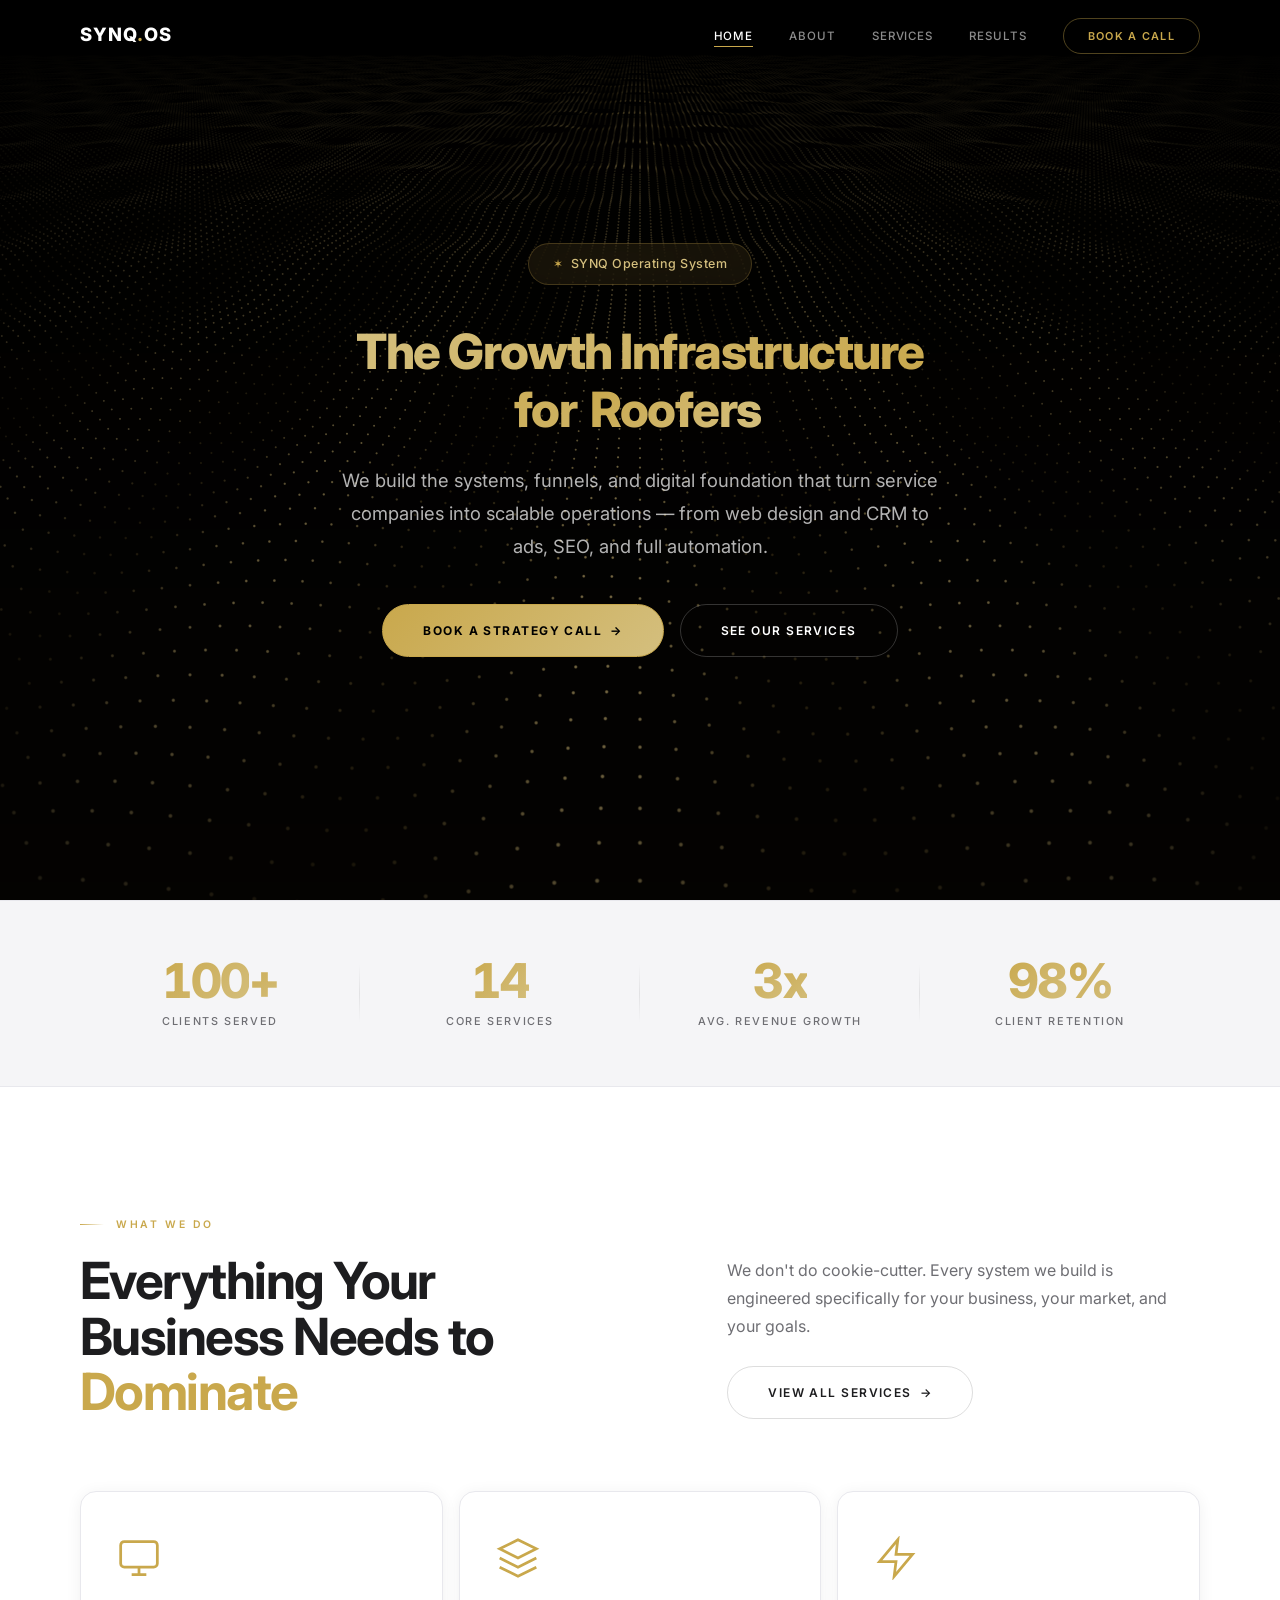
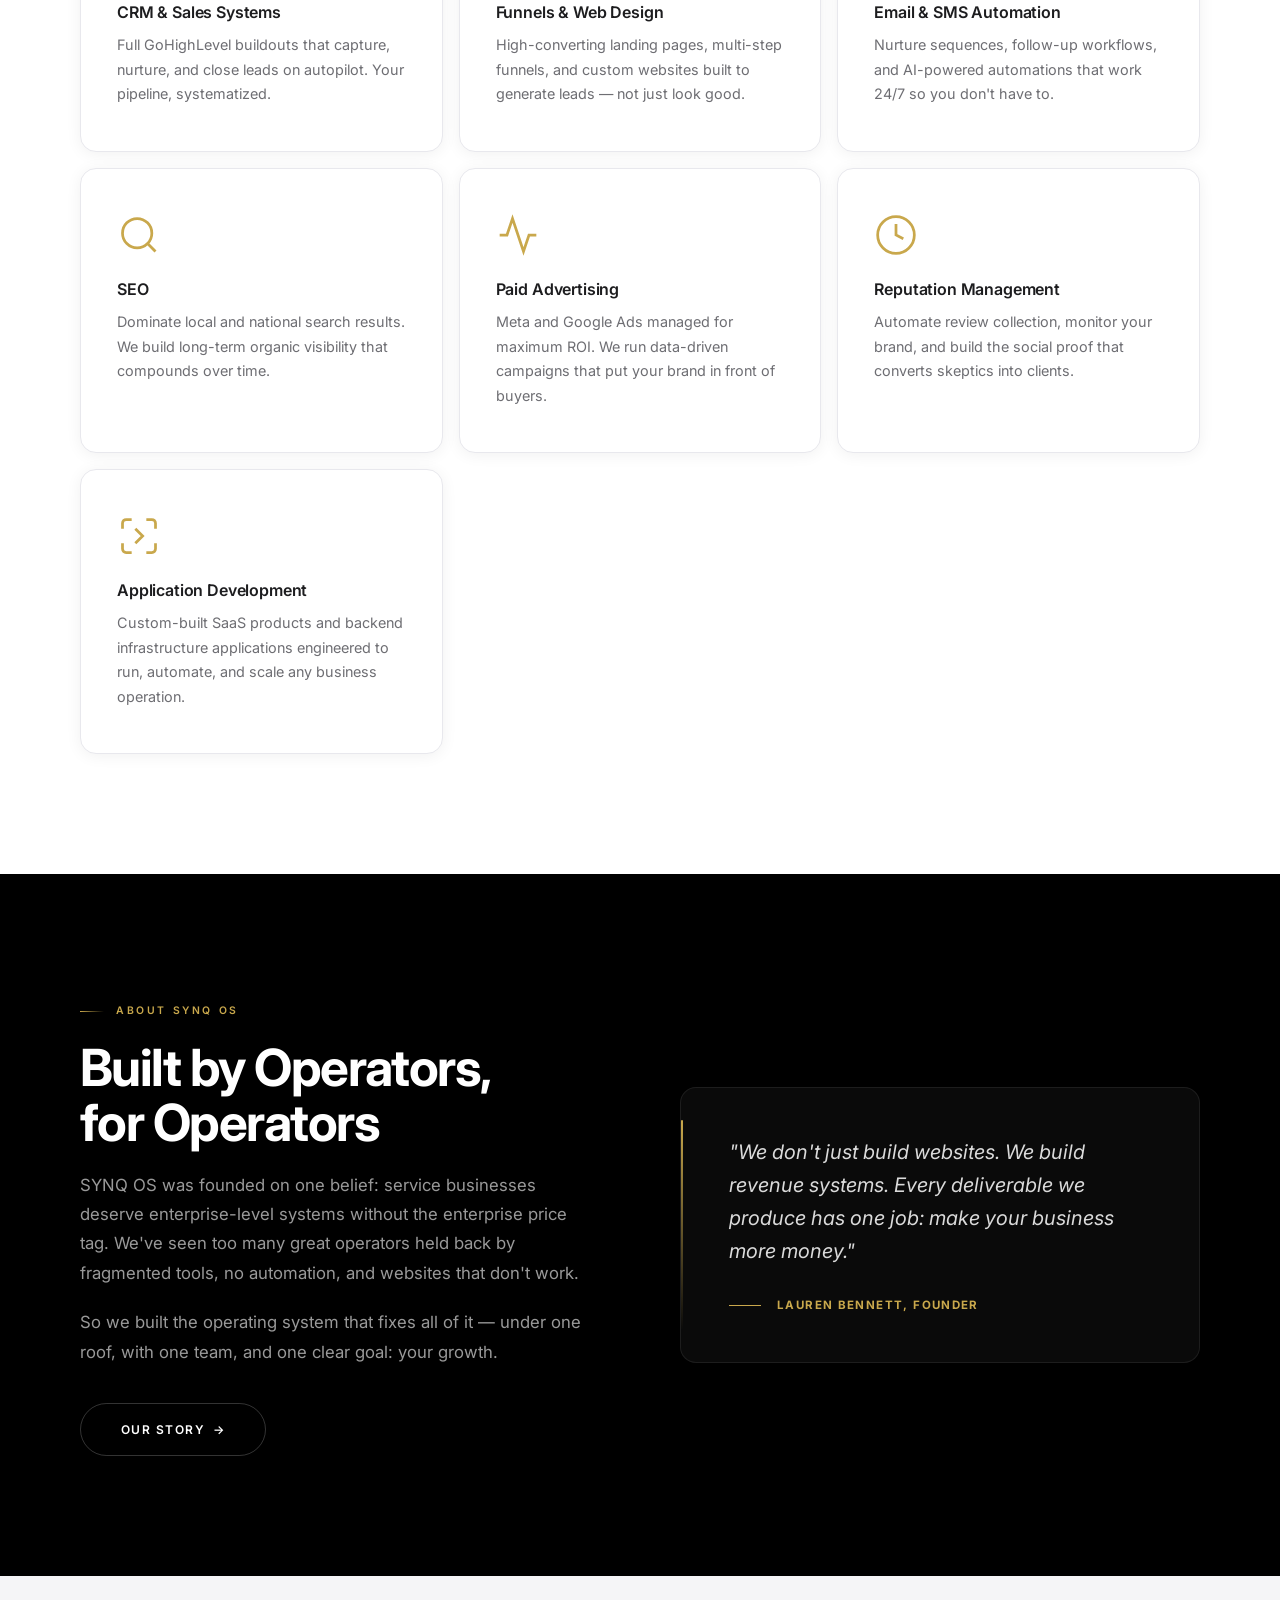
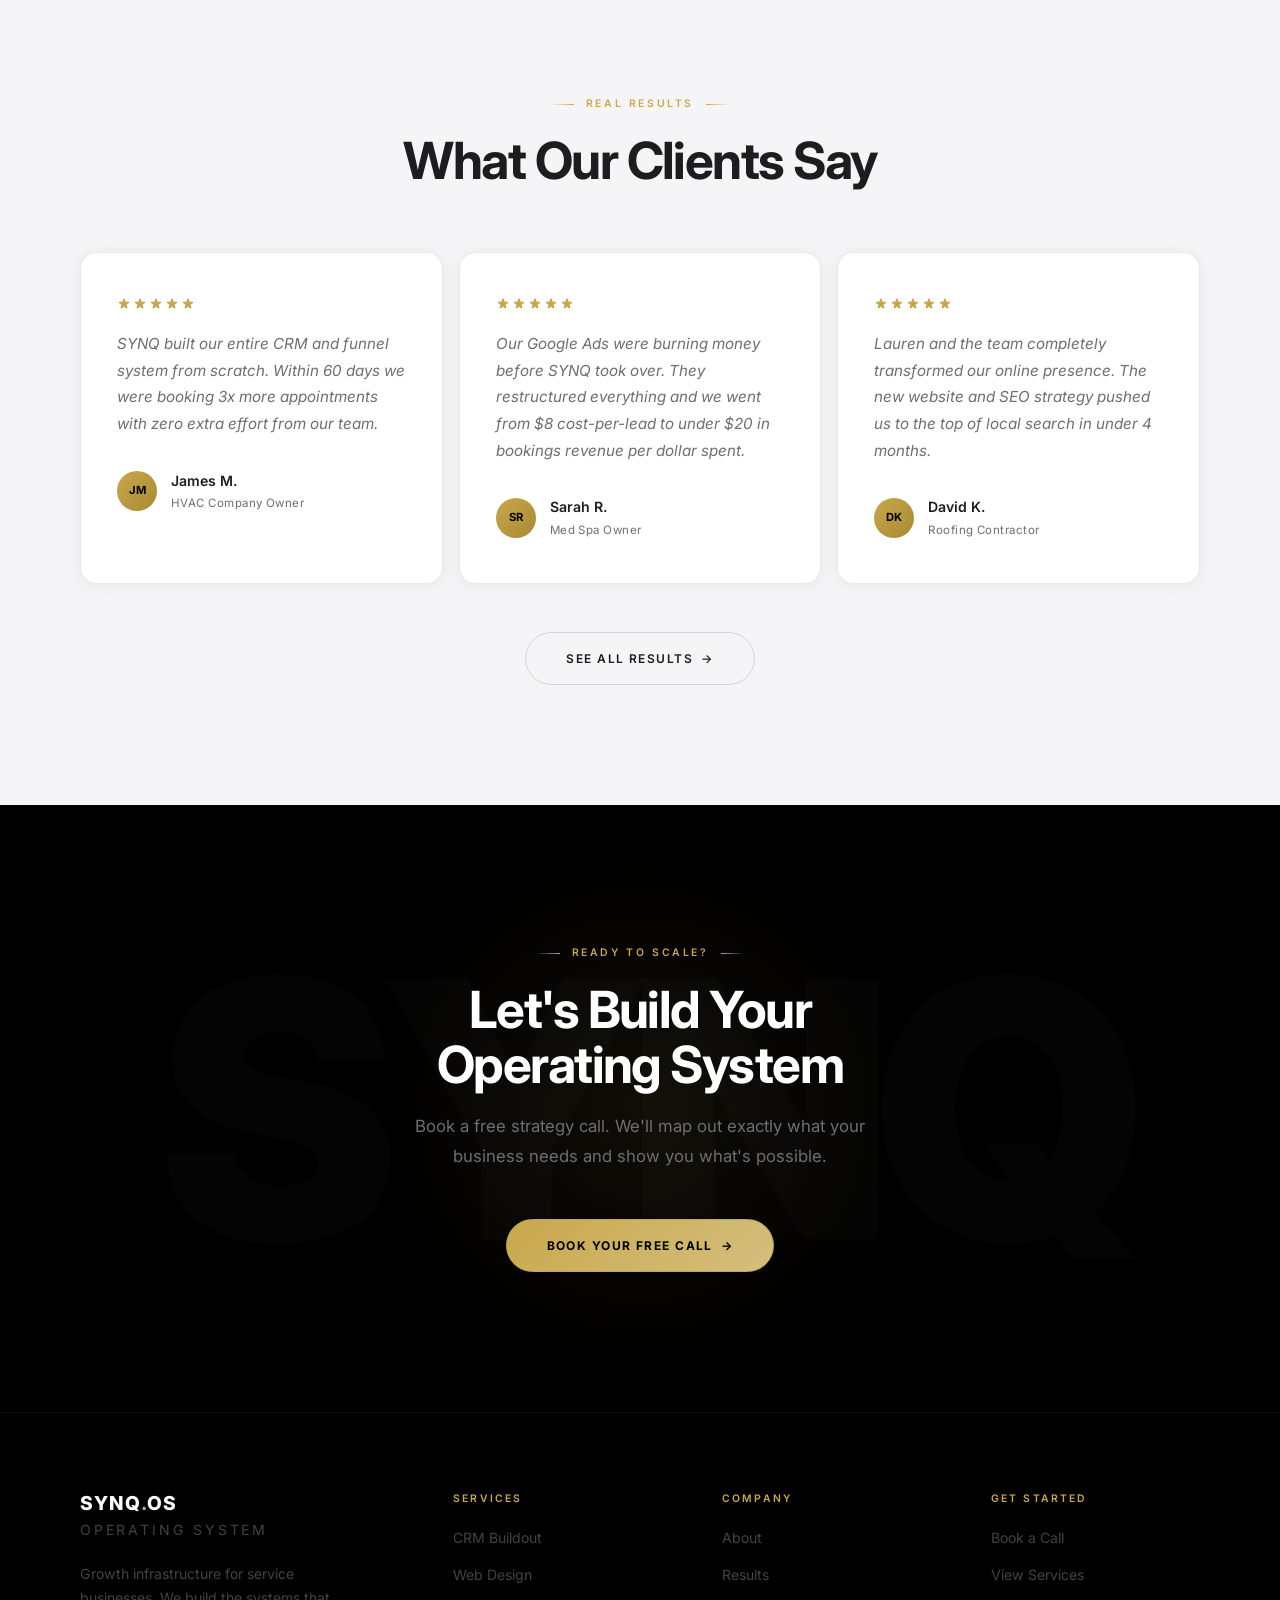
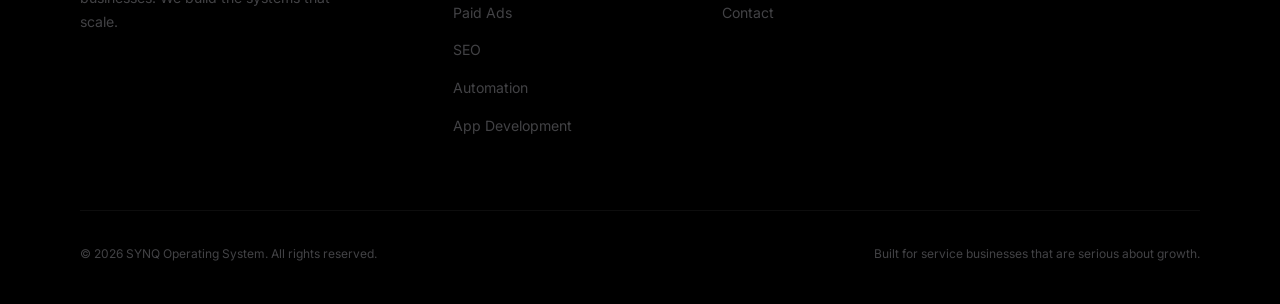
==== index.html @ e512cef9 "Initial commit - SYNQ Operating System website" ====
<!DOCTYPE html>
<html lang="en">
<head>
  <meta charset="UTF-8" />
  <meta name="viewport" content="width=device-width, initial-scale=1.0" />
  <title>SYNQ OS — Growth Infrastructure for Service Businesses</title>
  <meta name="description" content="SYNQ OS builds the systems, funnels, and digital infrastructure that help service businesses scale — from web design and CRM to SEO, ads, and full automation." />
  <link rel="stylesheet" href="css/style.css" />
</head>
<body>

  <!-- NAV -->
  <nav class="nav nav--dark" id="nav">
    <div class="container">
      <div class="nav__inner">
        <a href="index.html" class="nav__logo">SYNQ<span>.</span>OS</a>
        <ul class="nav__links" id="navLinks">
          <li><a href="index.html" class="active">Home</a></li>
          <li><a href="about.html">About</a></li>
          <li><a href="services.html">Services</a></li>
          <li><a href="results.html">Results</a></li>
          <li><a href="contact.html" class="nav__cta">Book a Call</a></li>
        </ul>
        <div class="nav__toggle" id="navToggle" aria-label="Toggle menu">
          <span></span>
          <span></span>
          <span></span>
        </div>
      </div>
    </div>
  </nav>

  <!-- SHADER HERO -->
  <section class="shader-hero" id="shaderHero">
    <canvas class="shader-hero__canvas" id="shaderCanvas"></canvas>
    <div class="shader-hero__content">
      <div class="shader-hero__badge shader-hero__fade-in">
        <span class="shader-hero__badge-icon">&#10038;</span>
        SYNQ Operating System
      </div>
      <h1 class="shader-hero__h1">
        <span class="shader-hero__line1 shader-hero__fade-in shader-hero__delay-1">The Growth Infrastructure</span>
        <span class="shader-hero__line2 shader-hero__fade-in shader-hero__delay-2">for <span class="text-cycle" id="heroCycle"></span></span>
      </h1>
      <p class="shader-hero__sub shader-hero__fade-in shader-hero__delay-3">We build the systems, funnels, and digital foundation that turn service companies into scalable operations — from web design and CRM to ads, SEO, and full automation.</p>
      <div class="shader-hero__actions shader-hero__fade-in shader-hero__delay-4">
        <a href="contact.html" class="btn btn--gold">Book a Strategy Call <span class="btn__arrow">→</span></a>
        <a href="services.html" class="btn btn--outline" style="color:#fff;border-color:rgba(255,255,255,.2);">See Our Services</a>
      </div>
    </div>
  </section>

  <!-- STATS BAR -->
  <div class="stats">
    <div class="container">
      <div class="stats__grid stagger-children">
        <div class="stat">
          <div class="stat__number"><span data-target="100">0</span><span>+</span></div>
          <div class="stat__label">Clients Served</div>
        </div>
        <div class="stat">
          <div class="stat__number"><span data-target="14">0</span></div>
          <div class="stat__label">Core Services</div>
        </div>
        <div class="stat">
          <div class="stat__number"><span data-target="3">0</span><span>x</span></div>
          <div class="stat__label">Avg. Revenue Growth</div>
        </div>
        <div class="stat">
          <div class="stat__number"><span data-target="98">0</span><span>%</span></div>
          <div class="stat__label">Client Retention</div>
        </div>
      </div>
    </div>
  </div>

  <!-- SERVICES OVERVIEW -->
  <section class="section">
    <div class="container">
      <div class="services-overview__header reveal">
        <div>
          <span class="label">What We Do</span>
          <h2>Everything Your Business Needs to <em>Dominate</em></h2>
        </div>
        <div>
          <p>We don't do cookie-cutter. Every system we build is engineered specifically for your business, your market, and your goals.</p>
          <br />
          <a href="services.html" class="btn btn--outline">View All Services <span class="btn__arrow">→</span></a>
        </div>
      </div>

      <div class="services-overview__grid stagger-children">

        <div class="service-card">
          <div class="service-card__icon">
            <svg viewBox="0 0 24 24" fill="none" stroke="currentColor" stroke-width="1.5">
              <rect x="2" y="3" width="20" height="14" rx="2"/>
              <path d="M8 21h8M12 17v4"/>
            </svg>
          </div>
          <h3 class="service-card__title">CRM & Sales Systems</h3>
          <p class="service-card__desc">Full GoHighLevel buildouts that capture, nurture, and close leads on autopilot. Your pipeline, systematized.</p>
        </div>

        <div class="service-card">
          <div class="service-card__icon">
            <svg viewBox="0 0 24 24" fill="none" stroke="currentColor" stroke-width="1.5">
              <path d="M12 2L2 7l10 5 10-5-10-5z"/>
              <path d="M2 17l10 5 10-5"/>
              <path d="M2 12l10 5 10-5"/>
            </svg>
          </div>
          <h3 class="service-card__title">Funnels & Web Design</h3>
          <p class="service-card__desc">High-converting landing pages, multi-step funnels, and custom websites built to generate leads — not just look good.</p>
        </div>

        <div class="service-card">
          <div class="service-card__icon">
            <svg viewBox="0 0 24 24" fill="none" stroke="currentColor" stroke-width="1.5">
              <path d="M13 2L3 14h9l-1 8 10-12h-9l1-8z"/>
            </svg>
          </div>
          <h3 class="service-card__title">Email & SMS Automation</h3>
          <p class="service-card__desc">Nurture sequences, follow-up workflows, and AI-powered automations that work 24/7 so you don't have to.</p>
        </div>

        <div class="service-card">
          <div class="service-card__icon">
            <svg viewBox="0 0 24 24" fill="none" stroke="currentColor" stroke-width="1.5">
              <circle cx="11" cy="11" r="8"/>
              <path d="m21 21-4.35-4.35"/>
            </svg>
          </div>
          <h3 class="service-card__title">SEO</h3>
          <p class="service-card__desc">Dominate local and national search results. We build long-term organic visibility that compounds over time.</p>
        </div>

        <div class="service-card">
          <div class="service-card__icon">
            <svg viewBox="0 0 24 24" fill="none" stroke="currentColor" stroke-width="1.5">
              <path d="M22 12h-4l-3 9L9 3l-3 9H2"/>
            </svg>
          </div>
          <h3 class="service-card__title">Paid Advertising</h3>
          <p class="service-card__desc">Meta and Google Ads managed for maximum ROI. We run data-driven campaigns that put your brand in front of buyers.</p>
        </div>

        <div class="service-card">
          <div class="service-card__icon">
            <svg viewBox="0 0 24 24" fill="none" stroke="currentColor" stroke-width="1.5">
              <path d="M12 22c5.523 0 10-4.477 10-10S17.523 2 12 2 2 6.477 2 12s4.477 10 10 10z"/>
              <path d="M12 6v6l4 2"/>
            </svg>
          </div>
          <h3 class="service-card__title">Reputation Management</h3>
          <p class="service-card__desc">Automate review collection, monitor your brand, and build the social proof that converts skeptics into clients.</p>
        </div>

        <div class="service-card">
          <div class="service-card__icon">
            <svg viewBox="0 0 24 24" fill="none" stroke="currentColor" stroke-width="1.5">
              <path d="M8 3H5a2 2 0 0 0-2 2v3"/>
              <path d="M21 8V5a2 2 0 0 0-2-2h-3"/>
              <path d="M3 16v3a2 2 0 0 0 2 2h3"/>
              <path d="M16 21h3a2 2 0 0 0 2-2v-3"/>
              <path d="m10 8 4 4-4 4"/>
            </svg>
          </div>
          <h3 class="service-card__title">Application Development</h3>
          <p class="service-card__desc">Custom-built SaaS products and backend infrastructure applications engineered to run, automate, and scale any business operation.</p>
        </div>

      </div>
    </div>
  </section>

  <!-- ABOUT STRIP -->
  <section class="section section--dark">
    <div class="container">
      <div class="about-strip">
        <div class="reveal-left">
          <span class="label">About SYNQ OS</span>
          <h2>Built by Operators,<br />for Operators</h2>
          <p style="margin-top:20px;margin-bottom:20px;">SYNQ OS was founded on one belief: service businesses deserve enterprise-level systems without the enterprise price tag. We've seen too many great operators held back by fragmented tools, no automation, and websites that don't work.</p>
          <p style="margin-bottom:36px;">So we built the operating system that fixes all of it — under one roof, with one team, and one clear goal: your growth.</p>
          <a href="about.html" class="btn btn--ghost">Our Story <span class="btn__arrow">→</span></a>
        </div>
        <div class="about-strip__quote reveal-right">
          <p class="about-strip__quote-text">"We don't just build websites. We build revenue systems. Every deliverable we produce has one job: make your business more money."</p>
          <div class="about-strip__quote-author">
            <div class="about-strip__quote-line"></div>
            <span class="about-strip__quote-name">Lauren Bennett, Founder</span>
          </div>
        </div>
      </div>
    </div>
  </section>

  <!-- TESTIMONIALS -->
  <section class="section section--elevated">
    <div class="container">
      <div class="testimonials-header reveal">
        <span class="label label--center">Real Results</span>
        <h2>What Our Clients Say</h2>
      </div>

      <div class="testimonials-grid stagger-children">

        <div class="testimonial">
          <div class="testimonial__stars">
            <svg class="testimonial__star" viewBox="0 0 20 20" fill="currentColor"><path d="M9.049 2.927c.3-.921 1.603-.921 1.902 0l1.07 3.292a1 1 0 00.95.69h3.462c.969 0 1.371 1.24.588 1.81l-2.8 2.034a1 1 0 00-.364 1.118l1.07 3.292c.3.921-.755 1.688-1.54 1.118l-2.8-2.034a1 1 0 00-1.175 0l-2.8 2.034c-.784.57-1.838-.197-1.539-1.118l1.07-3.292a1 1 0 00-.364-1.118L2.98 8.72c-.783-.57-.38-1.81.588-1.81h3.461a1 1 0 00.951-.69l1.07-3.292z"/></svg>
            <svg class="testimonial__star" viewBox="0 0 20 20" fill="currentColor"><path d="M9.049 2.927c.3-.921 1.603-.921 1.902 0l1.07 3.292a1 1 0 00.95.69h3.462c.969 0 1.371 1.24.588 1.81l-2.8 2.034a1 1 0 00-.364 1.118l1.07 3.292c.3.921-.755 1.688-1.54 1.118l-2.8-2.034a1 1 0 00-1.175 0l-2.8 2.034c-.784.57-1.838-.197-1.539-1.118l1.07-3.292a1 1 0 00-.364-1.118L2.98 8.72c-.783-.57-.38-1.81.588-1.81h3.461a1 1 0 00.951-.69l1.07-3.292z"/></svg>
            <svg class="testimonial__star" viewBox="0 0 20 20" fill="currentColor"><path d="M9.049 2.927c.3-.921 1.603-.921 1.902 0l1.07 3.292a1 1 0 00.95.69h3.462c.969 0 1.371 1.24.588 1.81l-2.8 2.034a1 1 0 00-.364 1.118l1.07 3.292c.3.921-.755 1.688-1.54 1.118l-2.8-2.034a1 1 0 00-1.175 0l-2.8 2.034c-.784.57-1.838-.197-1.539-1.118l1.07-3.292a1 1 0 00-.364-1.118L2.98 8.72c-.783-.57-.38-1.81.588-1.81h3.461a1 1 0 00.951-.69l1.07-3.292z"/></svg>
            <svg class="testimonial__star" viewBox="0 0 20 20" fill="currentColor"><path d="M9.049 2.927c.3-.921 1.603-.921 1.902 0l1.07 3.292a1 1 0 00.95.69h3.462c.969 0 1.371 1.24.588 1.81l-2.8 2.034a1 1 0 00-.364 1.118l1.07 3.292c.3.921-.755 1.688-1.54 1.118l-2.8-2.034a1 1 0 00-1.175 0l-2.8 2.034c-.784.57-1.838-.197-1.539-1.118l1.07-3.292a1 1 0 00-.364-1.118L2.98 8.72c-.783-.57-.38-1.81.588-1.81h3.461a1 1 0 00.951-.69l1.07-3.292z"/></svg>
            <svg class="testimonial__star" viewBox="0 0 20 20" fill="currentColor"><path d="M9.049 2.927c.3-.921 1.603-.921 1.902 0l1.07 3.292a1 1 0 00.95.69h3.462c.969 0 1.371 1.24.588 1.81l-2.8 2.034a1 1 0 00-.364 1.118l1.07 3.292c.3.921-.755 1.688-1.54 1.118l-2.8-2.034a1 1 0 00-1.175 0l-2.8 2.034c-.784.57-1.838-.197-1.539-1.118l1.07-3.292a1 1 0 00-.364-1.118L2.98 8.72c-.783-.57-.38-1.81.588-1.81h3.461a1 1 0 00.951-.69l1.07-3.292z"/></svg>
          </div>
          <p class="testimonial__text">SYNQ built our entire CRM and funnel system from scratch. Within 60 days we were booking 3x more appointments with zero extra effort from our team.</p>
          <div class="testimonial__author">
            <div class="testimonial__author-img">JM</div>
            <div>
              <div class="testimonial__author-name">James M.</div>
              <div class="testimonial__author-title">HVAC Company Owner</div>
            </div>
          </div>
        </div>

        <div class="testimonial">
          <div class="testimonial__stars">
            <svg class="testimonial__star" viewBox="0 0 20 20" fill="currentColor"><path d="M9.049 2.927c.3-.921 1.603-.921 1.902 0l1.07 3.292a1 1 0 00.95.69h3.462c.969 0 1.371 1.24.588 1.81l-2.8 2.034a1 1 0 00-.364 1.118l1.07 3.292c.3.921-.755 1.688-1.54 1.118l-2.8-2.034a1 1 0 00-1.175 0l-2.8 2.034c-.784.57-1.838-.197-1.539-1.118l1.07-3.292a1 1 0 00-.364-1.118L2.98 8.72c-.783-.57-.38-1.81.588-1.81h3.461a1 1 0 00.951-.69l1.07-3.292z"/></svg>
            <svg class="testimonial__star" viewBox="0 0 20 20" fill="currentColor"><path d="M9.049 2.927c.3-.921 1.603-.921 1.902 0l1.07 3.292a1 1 0 00.95.69h3.462c.969 0 1.371 1.24.588 1.81l-2.8 2.034a1 1 0 00-.364 1.118l1.07 3.292c.3.921-.755 1.688-1.54 1.118l-2.8-2.034a1 1 0 00-1.175 0l-2.8 2.034c-.784.57-1.838-.197-1.539-1.118l1.07-3.292a1 1 0 00-.364-1.118L2.98 8.72c-.783-.57-.38-1.81.588-1.81h3.461a1 1 0 00.951-.69l1.07-3.292z"/></svg>
            <svg class="testimonial__star" viewBox="0 0 20 20" fill="currentColor"><path d="M9.049 2.927c.3-.921 1.603-.921 1.902 0l1.07 3.292a1 1 0 00.95.69h3.462c.969 0 1.371 1.24.588 1.81l-2.8 2.034a1 1 0 00-.364 1.118l1.07 3.292c.3.921-.755 1.688-1.54 1.118l-2.8-2.034a1 1 0 00-1.175 0l-2.8 2.034c-.784.57-1.838-.197-1.539-1.118l1.07-3.292a1 1 0 00-.364-1.118L2.98 8.72c-.783-.57-.38-1.81.588-1.81h3.461a1 1 0 00.951-.69l1.07-3.292z"/></svg>
            <svg class="testimonial__star" viewBox="0 0 20 20" fill="currentColor"><path d="M9.049 2.927c.3-.921 1.603-.921 1.902 0l1.07 3.292a1 1 0 00.95.69h3.462c.969 0 1.371 1.24.588 1.81l-2.8 2.034a1 1 0 00-.364 1.118l1.07 3.292c.3.921-.755 1.688-1.54 1.118l-2.8-2.034a1 1 0 00-1.175 0l-2.8 2.034c-.784.57-1.838-.197-1.539-1.118l1.07-3.292a1 1 0 00-.364-1.118L2.98 8.72c-.783-.57-.38-1.81.588-1.81h3.461a1 1 0 00.951-.69l1.07-3.292z"/></svg>
            <svg class="testimonial__star" viewBox="0 0 20 20" fill="currentColor"><path d="M9.049 2.927c.3-.921 1.603-.921 1.902 0l1.07 3.292a1 1 0 00.95.69h3.462c.969 0 1.371 1.24.588 1.81l-2.8 2.034a1 1 0 00-.364 1.118l1.07 3.292c.3.921-.755 1.688-1.54 1.118l-2.8-2.034a1 1 0 00-1.175 0l-2.8 2.034c-.784.57-1.838-.197-1.539-1.118l1.07-3.292a1 1 0 00-.364-1.118L2.98 8.72c-.783-.57-.38-1.81.588-1.81h3.461a1 1 0 00.951-.69l1.07-3.292z"/></svg>
          </div>
          <p class="testimonial__text">Our Google Ads were burning money before SYNQ took over. They restructured everything and we went from $8 cost-per-lead to under $20 in bookings revenue per dollar spent.</p>
          <div class="testimonial__author">
            <div class="testimonial__author-img">SR</div>
            <div>
              <div class="testimonial__author-name">Sarah R.</div>
              <div class="testimonial__author-title">Med Spa Owner</div>
            </div>
          </div>
        </div>

        <div class="testimonial">
          <div class="testimonial__stars">
            <svg class="testimonial__star" viewBox="0 0 20 20" fill="currentColor"><path d="M9.049 2.927c.3-.921 1.603-.921 1.902 0l1.07 3.292a1 1 0 00.95.69h3.462c.969 0 1.371 1.24.588 1.81l-2.8 2.034a1 1 0 00-.364 1.118l1.07 3.292c.3.921-.755 1.688-1.54 1.118l-2.8-2.034a1 1 0 00-1.175 0l-2.8 2.034c-.784.57-1.838-.197-1.539-1.118l1.07-3.292a1 1 0 00-.364-1.118L2.98 8.72c-.783-.57-.38-1.81.588-1.81h3.461a1 1 0 00.951-.69l1.07-3.292z"/></svg>
            <svg class="testimonial__star" viewBox="0 0 20 20" fill="currentColor"><path d="M9.049 2.927c.3-.921 1.603-.921 1.902 0l1.07 3.292a1 1 0 00.95.69h3.462c.969 0 1.371 1.24.588 1.81l-2.8 2.034a1 1 0 00-.364 1.118l1.07 3.292c.3.921-.755 1.688-1.54 1.118l-2.8-2.034a1 1 0 00-1.175 0l-2.8 2.034c-.784.57-1.838-.197-1.539-1.118l1.07-3.292a1 1 0 00-.364-1.118L2.98 8.72c-.783-.57-.38-1.81.588-1.81h3.461a1 1 0 00.951-.69l1.07-3.292z"/></svg>
            <svg class="testimonial__star" viewBox="0 0 20 20" fill="currentColor"><path d="M9.049 2.927c.3-.921 1.603-.921 1.902 0l1.07 3.292a1 1 0 00.95.69h3.462c.969 0 1.371 1.24.588 1.81l-2.8 2.034a1 1 0 00-.364 1.118l1.07 3.292c.3.921-.755 1.688-1.54 1.118l-2.8-2.034a1 1 0 00-1.175 0l-2.8 2.034c-.784.57-1.838-.197-1.539-1.118l1.07-3.292a1 1 0 00-.364-1.118L2.98 8.72c-.783-.57-.38-1.81.588-1.81h3.461a1 1 0 00.951-.69l1.07-3.292z"/></svg>
            <svg class="testimonial__star" viewBox="0 0 20 20" fill="currentColor"><path d="M9.049 2.927c.3-.921 1.603-.921 1.902 0l1.07 3.292a1 1 0 00.95.69h3.462c.969 0 1.371 1.24.588 1.81l-2.8 2.034a1 1 0 00-.364 1.118l1.07 3.292c.3.921-.755 1.688-1.54 1.118l-2.8-2.034a1 1 0 00-1.175 0l-2.8 2.034c-.784.57-1.838-.197-1.539-1.118l1.07-3.292a1 1 0 00-.364-1.118L2.98 8.72c-.783-.57-.38-1.81.588-1.81h3.461a1 1 0 00.951-.69l1.07-3.292z"/></svg>
            <svg class="testimonial__star" viewBox="0 0 20 20" fill="currentColor"><path d="M9.049 2.927c.3-.921 1.603-.921 1.902 0l1.07 3.292a1 1 0 00.95.69h3.462c.969 0 1.371 1.24.588 1.81l-2.8 2.034a1 1 0 00-.364 1.118l1.07 3.292c.3.921-.755 1.688-1.54 1.118l-2.8-2.034a1 1 0 00-1.175 0l-2.8 2.034c-.784.57-1.838-.197-1.539-1.118l1.07-3.292a1 1 0 00-.364-1.118L2.98 8.72c-.783-.57-.38-1.81.588-1.81h3.461a1 1 0 00.951-.69l1.07-3.292z"/></svg>
          </div>
          <p class="testimonial__text">Lauren and the team completely transformed our online presence. The new website and SEO strategy pushed us to the top of local search in under 4 months.</p>
          <div class="testimonial__author">
            <div class="testimonial__author-img">DK</div>
            <div>
              <div class="testimonial__author-name">David K.</div>
              <div class="testimonial__author-title">Roofing Contractor</div>
            </div>
          </div>
        </div>

      </div>
      <div style="text-align:center;margin-top:48px;" class="reveal">
        <a href="results.html" class="btn btn--outline">See All Results <span class="btn__arrow">→</span></a>
      </div>
    </div>
  </section>

  <!-- CTA -->
  <div class="cta-section">
    <div class="cta-section__glow"></div>
    <div class="container" style="position:relative;z-index:1;">
      <div class="reveal">
        <span class="label label--center" style="margin-bottom:20px;">Ready to Scale?</span>
        <h2>Let's Build Your<br />Operating System</h2>
        <p>Book a free strategy call. We'll map out exactly what your business needs and show you what's possible.</p>
        <a href="contact.html" class="btn btn--gold">Book Your Free Call <span class="btn__arrow">→</span></a>
      </div>
    </div>
  </div>

  <!-- FOOTER -->
  <footer class="footer">
    <div class="container">
      <div class="footer__inner">
        <div class="footer__brand">
          <h3>SYNQ<span>.</span>OS</h3>
          <p class="footer__brand__sub">Operating System</p>
          <p>Growth infrastructure for service businesses. We build the systems that scale.</p>
        </div>
        <div class="footer__col">
          <h4>Services</h4>
          <ul>
            <li><a href="services.html">CRM Buildout</a></li>
            <li><a href="services.html">Web Design</a></li>
            <li><a href="services.html">Paid Ads</a></li>
            <li><a href="services.html">SEO</a></li>
            <li><a href="services.html">Automation</a></li>
            <li><a href="services.html">App Development</a></li>
          </ul>
        </div>
        <div class="footer__col">
          <h4>Company</h4>
          <ul>
            <li><a href="about.html">About</a></li>
            <li><a href="results.html">Results</a></li>
            <li><a href="contact.html">Contact</a></li>
          </ul>
        </div>
        <div class="footer__col">
          <h4>Get Started</h4>
          <ul>
            <li><a href="contact.html">Book a Call</a></li>
            <li><a href="services.html">View Services</a></li>
          </ul>
        </div>
      </div>
      <div class="footer__bottom">
        <p>&copy; 2026 SYNQ Operating System. All rights reserved.</p>
        <p>Built for service businesses that are serious about growth.</p>
      </div>
    </div>
  </footer>

  <script src="js/main.js"></script>
</body>
</html>
---- css/style.css ----
/* =========================================
   SYNQ OPERATING SYSTEM — Premium UI
   Apple-inspired · Black / White / Gold
   ========================================= */

@import url('https://fonts.googleapis.com/css2?family=Inter:wght@300;400;500;600;700;800;900&display=swap');

/* --- Variables --- */
:root {
  --black: #000000;
  --black-rich: #0a0a0a;
  --white: #ffffff;
  --white-off: #fafafa;
  --gold: #c9a84c;
  --gold-light: #d4bf7e;
  --gold-dark: #a88a32;
  --gray-100: #f5f5f7;
  --gray-200: #e8e8ed;
  --gray-300: #d2d2d7;
  --gray-400: #86868b;
  --gray-500: #6e6e73;
  --gray-600: #424245;
  --gray-700: #2d2d2d;
  --gray-800: #1d1d1f;
  --gray-900: #111111;
  --font: 'Inter', -apple-system, BlinkMacSystemFont, 'Segoe UI', sans-serif;
  --max-width: 1200px;
  --transition: 0.35s cubic-bezier(0.4, 0, 0.2, 1);
  --transition-fast: 0.2s cubic-bezier(0.4, 0, 0.2, 1);
  --transition-slow: 0.6s cubic-bezier(0.4, 0, 0.2, 1);
  --glow-gold: 0 0 80px rgba(201, 168, 76, 0.15);
  --border-subtle: 1px solid rgba(255, 255, 255, 0.06);
  --glass-bg: rgba(255, 255, 255, 0.03);
  --glass-border: rgba(255, 255, 255, 0.08);
}

/* --- Reset --- */
*, *::before, *::after {
  margin: 0;
  padding: 0;
  box-sizing: border-box;
}

html {
  scroll-behavior: smooth;
  font-size: 16px;
}

body {
  background-color: #fff;
  color: #1d1d1f;
  font-family: var(--font);
  line-height: 1.6;
  -webkit-font-smoothing: antialiased;
  -moz-osx-font-smoothing: grayscale;
  overflow-x: hidden;
  overflow-x: clip;
}

img {
  max-width: 100%;
  display: block;
}

a {
  color: inherit;
  text-decoration: none;
}

ul {
  list-style: none;
}

::selection {
  background: rgba(201, 168, 76, 0.3);
  color: #1d1d1f;
}

/* --- Utility --- */
.container {
  max-width: var(--max-width);
  margin: 0 auto;
  padding: 0 40px;
}

.section {
  padding: 120px 0;
  position: relative;
  overflow: clip;
}

.section--dark {
  background-color: #000;
  color: #fff;
}

.section--dark h1,
.section--dark h2,
.section--dark h3,
.section--dark h4 {
  color: #fff;
}

.section--dark p {
  color: rgba(255, 255, 255, 0.6);
}

/* Dark section card overrides */
.section--dark .glass-card,
.section--dark .service-card,
.section--dark .testimonial,
.section--dark .result-stat,
.section--dark .case-study,
.section--dark .value-item,
.section--dark .trust-item,
.section--dark .contact-details-box,
.section--dark .service-item {
  background: rgba(255, 255, 255, 0.04);
  border-color: rgba(255, 255, 255, 0.08);
  box-shadow: none;
}

.section--dark .service-card__title,
.section--dark .service-item__name,
.section--dark .case-study__number,
.section--dark .case-study__title,
.section--dark .testimonial__author-name,
.section--dark .result-stat__number,
.section--dark .value-item h4,
.section--dark .trust-item h4,
.section--dark .contact-step h4,
.section--dark .contact-detail__value,
.section--dark .industry-row__name {
  color: #fff;
}

.section--dark .service-card__desc,
.section--dark .service-item__desc,
.section--dark .case-study__desc,
.section--dark .testimonial__text,
.section--dark .result-stat__label,
.section--dark .stat__label,
.section--dark .value-item p,
.section--dark .trust-item p,
.section--dark .industry-row__sub {
  color: rgba(255, 255, 255, 0.5);
}

.section--dark .btn--primary {
  background: #fff;
  color: #000;
  border-color: #fff;
}

.section--dark .btn--ghost {
  color: #fff;
  border-color: rgba(255, 255, 255, 0.2);
}

.section--dark .btn--outline {
  color: #fff;
  border-color: rgba(255, 255, 255, 0.15);
}

.section--dark .about-strip__quote {
  background: rgba(255, 255, 255, 0.04);
  border-color: rgba(255, 255, 255, 0.08);
  box-shadow: none;
}

.section--dark .about-strip__quote-text {
  color: rgba(255, 255, 255, 0.85);
}

.section--dark .industry-row {
  background: rgba(255, 255, 255, 0.02);
  border-color: rgba(255, 255, 255, 0.04);
}

.section--elevated {
  background-color: #f5f5f7;
}

.section--glass {
  background-color: #f5f5f7;
}

.label {
  font-size: 0.65rem;
  font-weight: 600;
  letter-spacing: 0.25em;
  text-transform: uppercase;
  color: var(--gold);
  margin-bottom: 20px;
  display: inline-flex;
  align-items: center;
  gap: 12px;
}

.label::before {
  content: '';
  display: block;
  width: 24px;
  height: 1px;
  background: linear-gradient(90deg, var(--gold), transparent);
}

.label--center {
  justify-content: center;
  display: flex;
}

.label--center::before {
  background: linear-gradient(270deg, var(--gold), transparent);
}

.label--center::after {
  content: '';
  display: block;
  width: 24px;
  height: 1px;
  background: linear-gradient(90deg, var(--gold), transparent);
}

h1, h2, h3, h4 {
  font-family: var(--font);
  font-weight: 700;
  line-height: 1.08;
  letter-spacing: -0.03em;
  color: #1d1d1f;
}

h1 {
  font-size: clamp(2.5rem, 4vw, 3.5rem);
  font-weight: 800;
}

h2 {
  font-size: clamp(2rem, 4vw, 3.2rem);
  font-weight: 700;
}

h3 {
  font-size: clamp(1.2rem, 2vw, 1.6rem);
  font-weight: 600;
}

h4 {
  font-size: 1rem;
  font-weight: 600;
}

p {
  font-size: 1.05rem;
  color: #6e6e73;
  line-height: 1.75;
  font-weight: 400;
}

/* ===== Animated Text Cycle =====
   Ported from framer-motion AnimatedTextCycle component.
   Replicates: blur-fade-slide enter/exit + spring width transition.
   ================================================================ */

.text-cycle {
  position: relative;
  display: inline-block;
  vertical-align: baseline;
  /* Spring-feel width transition — mirrors framer-motion stiffness:150 / damping:15 */
  transition: width 0.6s cubic-bezier(0.175, 0.885, 0.32, 1.275);
}

/* The visible cycling word — gold gradient matching hero <em> */
.text-cycle__word {
  display: inline-block;
  white-space: nowrap;
  font-weight: 800;
  background: linear-gradient(135deg, var(--gold), var(--gold-light));
  -webkit-background-clip: text;
  background-clip: text;
  -webkit-text-fill-color: transparent;
}

/* Exiting word: absolutely placed so it doesn't affect layout width */
.text-cycle__word--exiting {
  position: absolute;
  top: 0;
  left: 0;
  animation: tcExit 0.3s cubic-bezier(0.4, 0, 1, 1) forwards;
  pointer-events: none;
  user-select: none;
}

/* Entering word: slides in from above with blur — matches framer exit.y: -20 */
.text-cycle__word--entering {
  animation: tcEnter 0.4s cubic-bezier(0, 0, 0.2, 1) forwards;
}

@keyframes tcEnter {
  from {
    opacity: 0;
    transform: translateY(-22px);
    filter: blur(8px);
  }
  to {
    opacity: 1;
    transform: translateY(0);
    filter: blur(0px);
  }
}

@keyframes tcExit {
  from {
    opacity: 1;
    transform: translateY(0);
    filter: blur(0px);
  }
  to {
    opacity: 0;
    transform: translateY(22px);
    filter: blur(8px);
  }
}

/* Gold shimmer text */
.text-shimmer {
  background: linear-gradient(
    120deg,
    var(--gold-dark) 0%,
    var(--gold-light) 25%,
    var(--gold) 50%,
    var(--gold-light) 75%,
    var(--gold-dark) 100%
  );
  background-size: 200% auto;
  -webkit-background-clip: text;
  background-clip: text;
  -webkit-text-fill-color: transparent;
  animation: shimmer 4s linear infinite;
}

@keyframes shimmer {
  0% { background-position: 0% center; }
  100% { background-position: 200% center; }
}

/* --- Buttons --- */
.btn {
  display: inline-flex;
  align-items: center;
  justify-content: center;
  gap: 8px;
  padding: 16px 40px;
  font-size: 0.75rem;
  font-weight: 600;
  font-family: var(--font);
  letter-spacing: 0.12em;
  text-transform: uppercase;
  border: 1px solid transparent;
  border-radius: 100px;
  cursor: pointer;
  transition: all var(--transition);
  white-space: nowrap;
  position: relative;
  overflow: hidden;
}

.btn--primary {
  background: #1d1d1f;
  color: #fff;
  border-color: #1d1d1f;
}

.btn--primary:hover {
  background: #000;
  transform: translateY(-2px);
  box-shadow: 0 8px 30px rgba(0, 0, 0, 0.2);
}

.btn--ghost {
  background: transparent;
  color: #1d1d1f;
  border-color: rgba(29, 29, 31, 0.2);
}

.btn--ghost:hover {
  border-color: rgba(29, 29, 31, 0.5);
  background: rgba(29, 29, 31, 0.05);
  transform: translateY(-2px);
}

.btn--gold {
  background: linear-gradient(135deg, var(--gold), var(--gold-light));
  color: var(--black);
  border-color: var(--gold);
  font-weight: 700;
}

.btn--gold:hover {
  transform: translateY(-2px);
  box-shadow: 0 8px 40px rgba(201, 168, 76, 0.3);
}

.btn--outline {
  background: transparent;
  color: #1d1d1f;
  border-color: rgba(29, 29, 31, 0.15);
}

.btn--outline:hover {
  border-color: var(--gold);
  color: var(--gold);
  transform: translateY(-2px);
}

.btn--outline-dark {
  background: transparent;
  color: var(--gray-800);
  border-color: var(--gray-300);
}

.btn--outline-dark:hover {
  border-color: var(--gold);
  color: var(--gold);
  transform: translateY(-2px);
}

/* Button arrow icon */
.btn__arrow {
  transition: transform var(--transition);
}

.btn:hover .btn__arrow {
  transform: translateX(4px);
}

/* --- Navigation --- */
.nav {
  position: fixed;
  top: 0;
  left: 0;
  right: 0;
  z-index: 1000;
  padding: 20px 0;
  transition: all var(--transition);
}

.nav.scrolled {
  padding: 12px 0;
  background: rgba(255, 255, 255, 0.85);
  backdrop-filter: saturate(180%) blur(20px);
  -webkit-backdrop-filter: saturate(180%) blur(20px);
  border-bottom: 1px solid rgba(0, 0, 0, 0.06);
}

.nav__inner {
  display: flex;
  align-items: center;
  justify-content: space-between;
}

.nav__logo {
  font-size: 1.15rem;
  font-weight: 800;
  letter-spacing: 0.06em;
  text-transform: uppercase;
  color: #1d1d1f;
  transition: opacity var(--transition);
}

.nav__logo:hover {
  opacity: 0.8;
}

.nav__logo span {
  color: var(--gold);
}

.nav__links {
  display: flex;
  align-items: center;
  gap: 36px;
}

.nav__links a {
  font-size: 0.72rem;
  font-weight: 500;
  letter-spacing: 0.08em;
  text-transform: uppercase;
  color: rgba(29, 29, 31, 0.55);
  transition: color var(--transition);
  position: relative;
}

.nav__links a::after {
  content: '';
  position: absolute;
  bottom: -4px;
  left: 0;
  width: 0;
  height: 1px;
  background: var(--gold);
  transition: width var(--transition);
}

.nav__links a:hover,
.nav__links a.active {
  color: #1d1d1f;
}

.nav__links a:hover::after,
.nav__links a.active::after {
  width: 100%;
}

.nav__cta {
  font-size: 0.68rem !important;
  font-weight: 600 !important;
  letter-spacing: 0.12em !important;
  padding: 10px 24px;
  border: 1px solid rgba(201, 168, 76, 0.4);
  border-radius: 100px;
  color: var(--gold) !important;
  transition: all var(--transition) !important;
}

.nav__cta::after {
  display: none !important;
}

.nav__cta:hover {
  background: var(--gold) !important;
  color: var(--black) !important;
  border-color: var(--gold) !important;
}

/* Mobile nav toggle */
.nav__toggle {
  display: none;
  flex-direction: column;
  gap: 5px;
  cursor: pointer;
  padding: 4px;
}

.nav__toggle span {
  display: block;
  width: 22px;
  height: 1.5px;
  background-color: #1d1d1f;
  transition: all var(--transition);
  border-radius: 2px;
}

/* Nav on dark backgrounds (hero, page-hero) — invert to white */
.nav--dark .nav__logo { color: #fff; }
.nav--dark .nav__links a { color: rgba(255, 255, 255, 0.55); }
.nav--dark .nav__links a:hover,
.nav--dark .nav__links a.active { color: #fff; }
.nav--dark .nav__toggle span { background-color: #fff; }
/* Once scrolled, revert to light nav even on dark pages */
.nav--dark.scrolled .nav__logo { color: #1d1d1f; }
.nav--dark.scrolled .nav__links a { color: rgba(29, 29, 31, 0.55); }
.nav--dark.scrolled .nav__links a:hover,
.nav--dark.scrolled .nav__links a.active { color: #1d1d1f; }
.nav--dark.scrolled .nav__toggle span { background-color: #1d1d1f; }

/* --- Hero --- */
.hero {
  min-height: 100vh;
  display: flex;
  align-items: center;
  position: relative;
  overflow: hidden;
  background: #000;
  color: #fff;
}

.hero h1,
.hero h2,
.hero h3,
.hero h4 {
  color: #fff;
}

.hero p {
  color: rgba(255, 255, 255, 0.6);
}

/* Hero buttons stay light-on-dark */
.hero .btn--primary {
  background: #fff;
  color: #000;
  border-color: #fff;
}

.hero .btn--ghost {
  color: #fff;
  border-color: rgba(255, 255, 255, 0.2);
}

/* Animated aurora glow */
.hero__aurora {
  position: absolute;
  inset: 0;
  overflow: hidden;
  pointer-events: none;
}

.hero__aurora-orb {
  position: absolute;
  border-radius: 50%;
  filter: blur(120px);
  opacity: 0.4;
  animation: aurora-float 12s ease-in-out infinite;
}

.hero__aurora-orb--1 {
  width: 600px;
  height: 600px;
  background: radial-gradient(circle, rgba(201, 168, 76, 0.2) 0%, transparent 70%);
  top: -20%;
  right: -10%;
  animation-delay: 0s;
}

.hero__aurora-orb--2 {
  width: 400px;
  height: 400px;
  background: radial-gradient(circle, rgba(201, 168, 76, 0.12) 0%, transparent 70%);
  bottom: -10%;
  left: -5%;
  animation-delay: -4s;
}

.hero__aurora-orb--3 {
  width: 300px;
  height: 300px;
  background: radial-gradient(circle, rgba(255, 255, 255, 0.04) 0%, transparent 70%);
  top: 40%;
  left: 40%;
  animation-delay: -8s;
}

@keyframes aurora-float {
  0%, 100% { transform: translate(0, 0) scale(1); }
  25% { transform: translate(30px, -40px) scale(1.05); }
  50% { transform: translate(-20px, 20px) scale(0.95); }
  75% { transform: translate(10px, 30px) scale(1.02); }
}

/* Dot grid background */
.hero__grid {
  position: absolute;
  inset: 0;
  background-image: radial-gradient(rgba(255, 255, 255, 0.03) 1px, transparent 1px);
  background-size: 48px 48px;
  pointer-events: none;
  mask-image: radial-gradient(ellipse at center, black 30%, transparent 70%);
  -webkit-mask-image: radial-gradient(ellipse at center, black 30%, transparent 70%);
}

/* Bottom gradient line */
.hero__line {
  position: absolute;
  bottom: 0;
  left: 0;
  right: 0;
  height: 1px;
  background: linear-gradient(90deg, transparent, rgba(201, 168, 76, 0.4), transparent);
}

.hero__content {
  position: relative;
  z-index: 2;
  max-width: 780px;
}

.hero__eyebrow {
  display: flex;
  align-items: center;
  gap: 14px;
  margin-bottom: 36px;
}

.hero__eyebrow::before {
  content: '';
  display: block;
  width: 32px;
  height: 1px;
  background: var(--gold);
}

.hero__eyebrow span {
  font-size: 0.65rem;
  font-weight: 600;
  letter-spacing: 0.3em;
  text-transform: uppercase;
  color: var(--gold);
}

.hero__title {
  margin-bottom: 28px;
  line-height: 1.05;
}

.hero__title em {
  font-style: normal;
  background: linear-gradient(135deg, var(--gold), var(--gold-light));
  -webkit-background-clip: text;
  background-clip: text;
  -webkit-text-fill-color: transparent;
}

.hero__subtitle {
  font-size: 1.15rem;
  color: var(--gray-400);
  max-width: 540px;
  margin-bottom: 48px;
  line-height: 1.75;
  font-weight: 400;
}

.hero__actions {
  display: flex;
  gap: 16px;
  flex-wrap: wrap;
}

/* Scroll indicator */
.hero__scroll {
  position: absolute;
  bottom: 48px;
  left: 50%;
  transform: translateX(-50%);
  display: flex;
  flex-direction: column;
  align-items: center;
  gap: 8px;
  opacity: 0.4;
  z-index: 2;
}

.hero__scroll-line {
  width: 1px;
  height: 48px;
  background: linear-gradient(to bottom, var(--gold), transparent);
  animation: scroll-pulse 2s ease-in-out infinite;
}

@keyframes scroll-pulse {
  0%, 100% { opacity: 0.3; transform: scaleY(0.6); }
  50% { opacity: 1; transform: scaleY(1); }
}

/* --- Stats Bar --- */
.stats {
  background-color: #f5f5f7;
  border-top: 1px solid #e8e8ed;
  border-bottom: 1px solid #e8e8ed;
  padding: 56px 0;
  position: relative;
}

.stats__grid {
  display: grid;
  grid-template-columns: repeat(4, 1fr);
  gap: 0;
}

.stat {
  text-align: center;
  padding: 0 32px;
  position: relative;
}

.stat:not(:last-child)::after {
  content: '';
  position: absolute;
  right: 0;
  top: 10%;
  height: 80%;
  width: 1px;
  background: linear-gradient(to bottom, transparent, rgba(0, 0, 0, 0.08), transparent);
}

.stat__number {
  font-size: 3rem;
  font-weight: 800;
  letter-spacing: -0.04em;
  color: var(--gold);
  line-height: 1;
  margin-bottom: 8px;
  font-variant-numeric: tabular-nums;
}

.stat__number span {
  background: linear-gradient(135deg, var(--gold), var(--gold-light));
  -webkit-background-clip: text;
  background-clip: text;
  -webkit-text-fill-color: transparent;
}

.stat__label {
  font-size: 0.68rem;
  font-weight: 500;
  letter-spacing: 0.15em;
  text-transform: uppercase;
  color: #6e6e73;
}

/* --- Glass Cards --- */
.glass-card {
  background: #fff;
  border: 1px solid #e8e8ed;
  border-radius: 16px;
  padding: 48px 40px;
  transition: all var(--transition);
  position: relative;
  overflow: hidden;
  box-shadow: 0 2px 16px rgba(0, 0, 0, 0.06);
}

.glass-card::before {
  content: '';
  position: absolute;
  top: 0;
  left: 0;
  right: 0;
  height: 1px;
  background: linear-gradient(90deg, transparent, rgba(201, 168, 76, 0.3), transparent);
  opacity: 0;
  transition: opacity var(--transition);
}

.glass-card:hover {
  border-color: rgba(201, 168, 76, 0.3);
  transform: translateY(-4px);
  box-shadow: 0 12px 40px rgba(0, 0, 0, 0.1), var(--glow-gold);
}

.glass-card:hover::before {
  opacity: 1;
}

/* --- Services Overview (Home) --- */
.services-overview__header {
  display: grid;
  grid-template-columns: 1.2fr 1fr;
  gap: 80px;
  align-items: end;
  margin-bottom: 72px;
}

.services-overview__header h2 em {
  font-style: normal;
  color: var(--gold);
}

.services-overview__header p {
  font-size: 1rem;
}

.services-overview__grid {
  display: grid;
  grid-template-columns: repeat(3, 1fr);
  gap: 16px;
}

.service-card {
  background: #fff;
  border: 1px solid #e8e8ed;
  border-radius: 16px;
  padding: 44px 36px;
  transition: all var(--transition);
  position: relative;
  overflow: hidden;
  box-shadow: 0 2px 16px rgba(0, 0, 0, 0.06);
}

.service-card::before {
  content: '';
  position: absolute;
  inset: 0;
  border-radius: 16px;
  background: radial-gradient(circle at top right, rgba(201, 168, 76, 0.06) 0%, transparent 60%);
  opacity: 0;
  transition: opacity var(--transition);
}

.service-card:hover {
  border-color: rgba(201, 168, 76, 0.3);
  transform: translateY(-6px);
  box-shadow: 0 12px 40px rgba(0, 0, 0, 0.1);
}

.service-card:hover::before {
  opacity: 1;
}

.service-card__icon {
  width: 44px;
  height: 44px;
  margin-bottom: 24px;
  color: var(--gold);
  position: relative;
  z-index: 1;
}

.service-card__icon svg {
  width: 100%;
  height: 100%;
}

.service-card__title {
  font-size: 1rem;
  font-weight: 600;
  letter-spacing: -0.01em;
  margin-bottom: 12px;
  color: #1d1d1f;
  position: relative;
  z-index: 1;
}

.service-card__desc {
  font-size: 0.9rem;
  color: #6e6e73;
  line-height: 1.7;
  position: relative;
  z-index: 1;
}

/* --- Full Services Page --- */
.services-intro-bar {
  background: linear-gradient(135deg, var(--gold), var(--gold-light));
  padding: 18px 0;
}

.services-intro-bar p {
  color: var(--black);
  font-size: 0.75rem;
  font-weight: 600;
  letter-spacing: 0.12em;
  text-transform: uppercase;
  text-align: center;
  margin: 0;
}

.services-category {
  margin-bottom: 80px;
}

.services-category__header {
  display: flex;
  align-items: center;
  gap: 16px;
  margin-bottom: 32px;
  padding-bottom: 24px;
  border-bottom: 1px solid #e8e8ed;
}

.services-category__num {
  font-size: 0.65rem;
  font-weight: 700;
  letter-spacing: 0.25em;
  text-transform: uppercase;
  color: var(--gold);
  white-space: nowrap;
}

.services-category__title {
  font-size: 1.3rem;
  font-weight: 600;
  color: #1d1d1f;
}

.services-category__line {
  flex: 1;
  height: 1px;
  background: linear-gradient(90deg, #e8e8ed, transparent);
}

.services-list {
  display: grid;
  grid-template-columns: repeat(2, 1fr);
  gap: 16px;
}

.service-item {
  background: #fff;
  border: 1px solid #e8e8ed;
  border-radius: 16px;
  padding: 40px;
  transition: all var(--transition);
  position: relative;
  box-shadow: 0 2px 16px rgba(0, 0, 0, 0.06);
}

.service-item:hover {
  border-color: rgba(201, 168, 76, 0.3);
  transform: translateY(-2px);
  box-shadow: 0 12px 40px rgba(0, 0, 0, 0.1);
}

.service-item__name {
  font-size: 1.05rem;
  font-weight: 600;
  margin-bottom: 12px;
  color: #1d1d1f;
}

.service-item__desc {
  font-size: 0.9rem;
  color: #6e6e73;
  line-height: 1.7;
  margin-bottom: 24px;
}

.service-item__cta {
  font-size: 0.68rem;
  font-weight: 600;
  letter-spacing: 0.12em;
  text-transform: uppercase;
  color: var(--gold);
  display: inline-flex;
  align-items: center;
  gap: 8px;
  transition: gap var(--transition);
}

.service-item__cta::after {
  content: '→';
  transition: transform var(--transition);
}

.service-item:hover .service-item__cta {
  gap: 12px;
}

.service-item:hover .service-item__cta::after {
  transform: translateX(2px);
}

/* --- About Section (Home) --- */
.about-strip {
  display: grid;
  grid-template-columns: 1fr 1fr;
  gap: 80px;
  align-items: center;
}

.about-strip__quote {
  background: #fff;
  border: 1px solid #e8e8ed;
  border-radius: 16px;
  padding: 48px;
  position: relative;
  box-shadow: 0 2px 16px rgba(0, 0, 0, 0.06);
}

.about-strip__quote::before {
  content: '';
  position: absolute;
  left: 0;
  top: 32px;
  bottom: 32px;
  width: 2px;
  background: linear-gradient(to bottom, var(--gold), transparent);
  border-radius: 2px;
}

.about-strip__quote-text {
  font-size: 1.25rem;
  line-height: 1.65;
  color: #1d1d1f;
  font-style: italic;
  font-weight: 400;
  margin-bottom: 28px;
}

.about-strip__quote-author {
  display: flex;
  align-items: center;
  gap: 16px;
}

.about-strip__quote-line {
  width: 32px;
  height: 1px;
  background: var(--gold);
}

.about-strip__quote-name {
  font-size: 0.72rem;
  font-weight: 700;
  letter-spacing: 0.12em;
  text-transform: uppercase;
  color: var(--gold);
}

/* --- Scrolling Testimonial Columns --- */
.tscroll {
  display: flex;
  justify-content: center;
  gap: 20px;
  max-height: 700px;
  overflow: hidden;
  padding: 0 40px;
  /* Fade mask top & bottom */
  mask-image: linear-gradient(to bottom, transparent, black 8%, black 92%, transparent);
  -webkit-mask-image: linear-gradient(to bottom, transparent, black 8%, black 92%, transparent);
}

.tscroll__col {
  flex: 0 0 340px;
  max-width: 340px;
  overflow: hidden;
}

.tscroll__col--md { display: none; }
.tscroll__col--lg { display: none; }

@media (min-width: 769px) {
  .tscroll__col--md { display: block; }
}
@media (min-width: 1025px) {
  .tscroll__col--lg { display: block; }
}

.tscroll__track {
  display: flex;
  flex-direction: column;
  gap: 20px;
  animation: tscroll-up var(--tscroll-speed, 15s) linear infinite;
}

@keyframes tscroll-up {
  0%   { transform: translateY(0); }
  100% { transform: translateY(-50%); }
}

/* Pause on hover */
.tscroll:hover .tscroll__track {
  animation-play-state: paused;
}

/* Cards inside columns reuse existing .testimonial styles */
.tscroll .testimonial {
  flex-shrink: 0;
}

/* --- Testimonials --- */
.testimonials-header {
  text-align: center;
  margin-bottom: 64px;
}

.testimonials-grid {
  display: grid;
  grid-template-columns: repeat(3, 1fr);
  gap: 16px;
}

.testimonial {
  background: #fff;
  border: 1px solid #e8e8ed;
  border-radius: 16px;
  padding: 44px 36px;
  position: relative;
  transition: all var(--transition);
  box-shadow: 0 2px 16px rgba(0, 0, 0, 0.06);
}

.testimonial:hover {
  border-color: rgba(201, 168, 76, 0.3);
  transform: translateY(-4px);
  box-shadow: 0 12px 40px rgba(0, 0, 0, 0.1);
}

.testimonial__stars {
  display: flex;
  gap: 2px;
  margin-bottom: 20px;
}

.testimonial__star {
  width: 14px;
  height: 14px;
  color: var(--gold);
}

.testimonial__text {
  font-size: 0.95rem;
  line-height: 1.75;
  color: #6e6e73;
  margin-bottom: 32px;
  font-style: italic;
}

.testimonial__author {
  display: flex;
  align-items: center;
  gap: 14px;
}

.testimonial__author-img {
  width: 40px;
  height: 40px;
  border-radius: 50%;
  display: flex;
  align-items: center;
  justify-content: center;
  font-weight: 700;
  font-size: 0.7rem;
  background: linear-gradient(135deg, var(--gold), var(--gold-dark));
  color: var(--black);
}

.testimonial__author-name {
  font-weight: 600;
  font-size: 0.88rem;
  color: #1d1d1f;
}

.testimonial__author-title {
  font-size: 0.72rem;
  color: var(--gray-500);
  letter-spacing: 0.04em;
  margin-top: 2px;
}

/* --- CTA Section --- */
.cta-section {
  padding: 140px 0;
  text-align: center;
  position: relative;
  overflow: hidden;
  overflow: clip;
  background: #000;
  color: #fff;
}

.cta-section h2,
.cta-section h3 {
  color: #fff;
}

.cta-section p {
  color: rgba(255, 255, 255, 0.6);
}

.cta-section .btn--primary {
  background: #fff;
  color: #000;
  border-color: #fff;
}

.cta-section .btn--outline {
  color: #fff;
  border-color: rgba(255, 255, 255, 0.15);
}

/* Large background text */
.cta-section::before {
  content: 'SYNQ';
  position: absolute;
  font-size: 28vw;
  font-weight: 900;
  color: rgba(255, 255, 255, 0.015);
  top: 50%;
  left: 50%;
  transform: translate(-50%, -50%);
  letter-spacing: -0.05em;
  pointer-events: none;
  user-select: none;
}

/* Radial glow */
.cta-section__glow {
  position: absolute;
  top: 50%;
  left: 50%;
  transform: translate(-50%, -50%);
  width: 600px;
  height: 600px;
  max-width: 100vw;
  background: radial-gradient(circle, rgba(201, 168, 76, 0.08) 0%, transparent 60%);
  pointer-events: none;
}

.cta-section h2 {
  margin-bottom: 20px;
  position: relative;
  z-index: 1;
}

.cta-section p {
  color: var(--gray-500);
  max-width: 480px;
  margin: 0 auto 48px;
  font-size: 1.05rem;
  position: relative;
  z-index: 1;
}

.cta-section .label {
  position: relative;
  z-index: 1;
}

.cta-section .btn {
  position: relative;
  z-index: 1;
}

/* --- Page Hero (Generic for sub-pages) --- */
.page-hero {
  background: #000;
  padding: 200px 0 100px;
  position: relative;
  overflow: hidden;
  color: #fff;
}

.page-hero h1,
.page-hero h2,
.page-hero h3,
.page-hero h4 {
  color: #fff;
}

.page-hero p {
  color: rgba(255, 255, 255, 0.6);
}

.page-hero__grid {
  position: absolute;
  inset: 0;
  background-image: radial-gradient(rgba(255, 255, 255, 0.025) 1px, transparent 1px);
  background-size: 48px 48px;
  pointer-events: none;
  mask-image: radial-gradient(ellipse at center, black 20%, transparent 60%);
  -webkit-mask-image: radial-gradient(ellipse at center, black 20%, transparent 60%);
}

.page-hero__line {
  position: absolute;
  bottom: 0;
  left: 0;
  right: 0;
  height: 1px;
  background: linear-gradient(90deg, transparent, rgba(201, 168, 76, 0.4), transparent);
}

.page-hero__label {
  font-size: 0.65rem;
  font-weight: 600;
  letter-spacing: 0.3em;
  text-transform: uppercase;
  color: var(--gold);
  margin-bottom: 24px;
  display: flex;
  align-items: center;
  gap: 12px;
}

.page-hero__label::before {
  content: '';
  display: block;
  width: 32px;
  height: 1px;
  background: var(--gold);
}

.page-hero h1 {
  margin-bottom: 24px;
}

.page-hero h1 em {
  font-style: normal;
  background: linear-gradient(135deg, var(--gold), var(--gold-light));
  -webkit-background-clip: text;
  background-clip: text;
  -webkit-text-fill-color: transparent;
}

.page-hero__sub {
  font-size: 1.1rem;
  color: rgba(255, 255, 255, 0.6);
  max-width: 580px;
  line-height: 1.8;
}

/* --- Shader Hero (Results) --- */
.shader-hero {
  position: relative;
  width: 100%;
  min-height: 100vh;
  overflow: hidden;
  background: #000;
  display: flex;
  align-items: center;
  justify-content: center;
}

.shader-hero__canvas {
  position: absolute;
  inset: 0;
  width: 100%;
  height: 100%;
  object-fit: contain;
  touch-action: none;
  background: #000;
}

.shader-hero__content {
  position: relative;
  z-index: 10;
  text-align: center;
  max-width: 860px;
  margin: 0 auto;
  padding: 0 24px;
}

.shader-hero__badge {
  display: inline-flex;
  align-items: center;
  gap: 8px;
  padding: 10px 24px;
  background: rgba(201, 168, 76, 0.1);
  backdrop-filter: blur(12px);
  -webkit-backdrop-filter: blur(12px);
  border: 1px solid rgba(201, 168, 76, 0.25);
  border-radius: 100px;
  font-size: 0.78rem;
  font-weight: 500;
  letter-spacing: 0.04em;
  color: var(--gold-light);
  margin-bottom: 40px;
}

.shader-hero__badge-icon {
  color: var(--gold);
}

.shader-hero__h1 {
  display: flex;
  flex-direction: column;
  gap: 4px;
  margin-bottom: 28px;
}

.shader-hero__line1 {
  font-size: clamp(1.8rem, 3.8vw, 3.4rem);
  font-weight: 800;
  line-height: 1.1;
  letter-spacing: -0.03em;
  background: linear-gradient(135deg, var(--gold-light), var(--gold), var(--gold-light));
  background-size: 200% 200%;
  -webkit-background-clip: text;
  background-clip: text;
  -webkit-text-fill-color: transparent;
  animation: shader-gradient-shift 4s ease infinite;
}

.shader-hero__line2 {
  font-size: clamp(1.8rem, 3.8vw, 3.4rem);
  font-weight: 800;
  line-height: 1.1;
  letter-spacing: -0.03em;
  background: linear-gradient(135deg, var(--gold), var(--gold-light), var(--gold));
  background-size: 200% 200%;
  -webkit-background-clip: text;
  background-clip: text;
  -webkit-text-fill-color: transparent;
  animation: shader-gradient-shift 4s ease infinite 0.5s;
}

.shader-hero__sub {
  font-size: 1.15rem;
  color: rgba(255, 255, 255, 0.7);
  line-height: 1.8;
  max-width: 600px;
  margin: 0 auto 40px;
  font-weight: 400;
}

.shader-hero__actions {
  display: flex;
  gap: 16px;
  justify-content: center;
  flex-wrap: wrap;
}

/* Staggered fade-in animations */
.shader-hero__fade-in {
  opacity: 0;
  transform: translateY(24px);
  animation: shader-fade-up 0.7s cubic-bezier(0.4, 0, 0.2, 1) forwards;
}

.shader-hero__delay-1 { animation-delay: 0.15s; }
.shader-hero__delay-2 { animation-delay: 0.3s; }
.shader-hero__delay-3 { animation-delay: 0.45s; }
.shader-hero__delay-4 { animation-delay: 0.6s; }

@keyframes shader-fade-up {
  from { opacity: 0; transform: translateY(24px); }
  to   { opacity: 1; transform: translateY(0); }
}

@keyframes shader-gradient-shift {
  0%   { background-position: 0% 50%; }
  50%  { background-position: 100% 50%; }
  100% { background-position: 0% 50%; }
}

@media (max-width: 768px) {
  .shader-hero__actions {
    flex-direction: column;
    align-items: center;
  }
  .shader-hero__actions .btn {
    width: 100%;
    max-width: 320px;
    text-align: center;
  }
}

/* --- About Page --- */
.about-intro {
  display: grid;
  grid-template-columns: 1fr 1.2fr;
  gap: 100px;
  align-items: center;
}

.about-intro__image {
  position: relative;
}

.about-intro__image-placeholder {
  width: 100%;
  aspect-ratio: 4/5;
  background: #f5f5f7;
  border: 1px solid #e8e8ed;
  border-radius: 16px;
  display: flex;
  align-items: center;
  justify-content: center;
  color: #6e6e73;
}

.about-intro__image::after {
  content: '';
  position: absolute;
  bottom: -16px;
  right: -16px;
  width: 50%;
  height: 50%;
  border: 1px solid rgba(201, 168, 76, 0.2);
  border-radius: 16px;
  z-index: -1;
}

.about-intro__text .label {
  margin-bottom: 16px;
}

.about-intro__text h2 {
  margin-bottom: 24px;
}

.about-intro__text p {
  margin-bottom: 20px;
}

.divider {
  width: 48px;
  height: 2px;
  background: linear-gradient(90deg, var(--gold), transparent);
  margin: 20px 0;
  border-radius: 2px;
}

.values-grid {
  display: grid;
  grid-template-columns: repeat(3, 1fr);
  gap: 16px;
  margin-top: 64px;
}

.value-item {
  background: #fff;
  border: 1px solid #e8e8ed;
  border-radius: 16px;
  padding: 40px;
  position: relative;
  overflow: hidden;
  transition: all var(--transition);
  box-shadow: 0 2px 16px rgba(0, 0, 0, 0.06);
}

.value-item::before {
  content: '';
  position: absolute;
  top: 0;
  left: 32px;
  right: 32px;
  height: 2px;
  background: linear-gradient(90deg, transparent, var(--gold), transparent);
  border-radius: 2px;
}

.value-item:hover {
  transform: translateY(-4px);
  box-shadow: 0 12px 40px rgba(0, 0, 0, 0.1);
}

.value-item h4 {
  font-size: 1rem;
  font-weight: 600;
  margin-bottom: 12px;
  color: #1d1d1f;
}

.value-item p {
  font-size: 0.9rem;
  color: #6e6e73;
  line-height: 1.7;
}

/* Industries grid */
.industries-grid {
  display: grid;
  gap: 4px;
  border-radius: 16px;
  overflow: hidden;
}

.industry-row {
  display: flex;
  align-items: center;
  justify-content: space-between;
  padding: 20px 28px;
  background: #fff;
  border: 1px solid #e8e8ed;
  transition: all var(--transition-fast);
  gap: 12px;
  flex-wrap: wrap;
}

.industry-row:hover {
  background: #f5f5f7;
  border-color: rgba(201, 168, 76, 0.2);
}

.industry-row__name {
  font-weight: 600;
  font-size: 0.95rem;
  color: #1d1d1f;
}

.industry-row__sub {
  font-size: 0.72rem;
  color: #6e6e73;
  letter-spacing: 0.08em;
  text-transform: uppercase;
}

.industry-row--highlight {
  background: linear-gradient(135deg, rgba(201, 168, 76, 0.08), rgba(201, 168, 76, 0.02));
  border-color: rgba(201, 168, 76, 0.15);
}

.industry-row--highlight .industry-row__name {
  color: var(--gold);
  font-weight: 700;
}

.industry-row--highlight .industry-row__sub {
  color: var(--gold);
  opacity: 0.7;
}

/* --- Results Page --- */
.results-stats {
  display: grid;
  grid-template-columns: repeat(4, 1fr);
  gap: 16px;
}

.result-stat {
  background: #fff;
  border: 1px solid #e8e8ed;
  border-radius: 16px;
  padding: 48px 32px;
  text-align: center;
  transition: all var(--transition);
  box-shadow: 0 2px 16px rgba(0, 0, 0, 0.06);
}

.result-stat:hover {
  transform: translateY(-2px);
  box-shadow: 0 8px 30px rgba(0, 0, 0, 0.1);
}

.result-stat__number {
  font-size: 3.2rem;
  font-weight: 800;
  color: #1d1d1f;
  line-height: 1;
  margin-bottom: 8px;
  letter-spacing: -0.04em;
}

.result-stat__number span {
  background: linear-gradient(135deg, var(--gold), var(--gold-light));
  -webkit-background-clip: text;
  background-clip: text;
  -webkit-text-fill-color: transparent;
}

.result-stat__label {
  font-size: 0.68rem;
  font-weight: 500;
  letter-spacing: 0.15em;
  text-transform: uppercase;
  color: #6e6e73;
}

/* Case study cards */
.case-studies-grid {
  display: grid;
  grid-template-columns: repeat(3, 1fr);
  gap: 16px;
}

.case-study {
  background: #fff;
  border: 1px solid #e8e8ed;
  border-radius: 16px;
  padding: 48px 40px;
  transition: all var(--transition);
  box-shadow: 0 2px 16px rgba(0, 0, 0, 0.06);
}

.case-study:hover {
  border-color: rgba(201, 168, 76, 0.3);
  transform: translateY(-4px);
  box-shadow: 0 12px 40px rgba(0, 0, 0, 0.1);
}

.case-study__label {
  font-size: 0.65rem;
  font-weight: 600;
  letter-spacing: 0.2em;
  text-transform: uppercase;
  color: var(--gold);
  margin-bottom: 24px;
}

.case-study__number {
  font-size: 3rem;
  font-weight: 800;
  color: #1d1d1f;
  line-height: 1;
  margin-bottom: 8px;
  letter-spacing: -0.04em;
}

.case-study__title {
  font-size: 1rem;
  font-weight: 600;
  color: #1d1d1f;
  margin-bottom: 16px;
}

.case-study__desc {
  font-size: 0.9rem;
  color: #6e6e73;
  line-height: 1.7;
}

/* --- Contact Page --- */
.contact-layout {
  display: grid;
  grid-template-columns: 1fr 1.3fr;
  gap: 80px;
  align-items: start;
}

.contact-info h3 {
  margin-bottom: 16px;
}

.contact-info p {
  margin-bottom: 40px;
}

.contact-steps {
  display: grid;
  gap: 28px;
  margin-top: 48px;
}

.contact-step {
  display: flex;
  gap: 20px;
  align-items: flex-start;
}

.contact-step__num {
  width: 40px;
  height: 40px;
  background: linear-gradient(135deg, var(--gold), var(--gold-dark));
  border-radius: 10px;
  display: flex;
  align-items: center;
  justify-content: center;
  flex-shrink: 0;
  font-weight: 800;
  font-size: 0.8rem;
  color: var(--black);
}

.contact-step h4 {
  font-size: 0.95rem;
  margin-bottom: 6px;
  color: #1d1d1f;
}

.contact-step p {
  font-size: 0.88rem;
}

.contact-details-box {
  margin-top: 48px;
  padding: 32px;
  background: #fff;
  border: 1px solid #e8e8ed;
  border-radius: 16px;
  box-shadow: 0 2px 16px rgba(0, 0, 0, 0.06);
}

.contact-detail {
  margin-bottom: 20px;
}

.contact-detail:last-child {
  margin-bottom: 0;
}

.contact-detail__label {
  font-size: 0.65rem;
  font-weight: 600;
  letter-spacing: 0.15em;
  text-transform: uppercase;
  color: var(--gold);
  margin-bottom: 6px;
}

.contact-detail__value {
  font-size: 1rem;
  color: #1d1d1f;
  font-weight: 500;
}

.calendly-embed {
  background: #fff;
  border: 1px solid #e8e8ed;
  border-radius: 16px;
  min-height: 600px;
  display: flex;
  align-items: center;
  justify-content: center;
  overflow: hidden;
  box-shadow: 0 2px 16px rgba(0, 0, 0, 0.06);
}

.calendly-placeholder {
  text-align: center;
  padding: 60px;
}

.calendly-placeholder p {
  margin-top: 16px;
  font-size: 0.9rem;
}

.calendly-placeholder code {
  background: #f5f5f7;
  padding: 2px 8px;
  border-radius: 4px;
  font-size: 0.8rem;
  color: var(--gold);
}

/* Trust icons */
.trust-grid {
  display: grid;
  grid-template-columns: repeat(3, 1fr);
  gap: 16px;
}

.trust-item {
  text-align: center;
  padding: 48px 32px;
  background: #fff;
  border: 1px solid #e8e8ed;
  border-radius: 16px;
  transition: all var(--transition);
  box-shadow: 0 2px 16px rgba(0, 0, 0, 0.06);
}

.trust-item:hover {
  transform: translateY(-2px);
  box-shadow: 0 8px 30px rgba(0, 0, 0, 0.1);
}

.trust-item__icon {
  width: 48px;
  height: 48px;
  margin: 0 auto 16px;
  color: var(--gold);
}

.trust-item__icon svg {
  width: 100%;
  height: 100%;
}

.trust-item h4 {
  font-size: 0.9rem;
  margin-bottom: 8px;
  color: #1d1d1f;
}

.trust-item p {
  font-size: 0.85rem;
  color: #6e6e73;
}

/* --- Footer --- */
.footer {
  background: #000;
  color: #fff;
  padding: 80px 0 40px;
  border-top: 1px solid rgba(255, 255, 255, 0.05);
  position: relative;
}

.footer h3,
.footer h4 {
  color: #fff;
}

.footer__inner {
  display: grid;
  grid-template-columns: 1.5fr 1fr 1fr 1fr;
  gap: 60px;
  margin-bottom: 60px;
}

.footer__brand h3 {
  font-size: 1.2rem;
  font-weight: 800;
  letter-spacing: 0.06em;
  text-transform: uppercase;
  color: var(--white);
  margin-bottom: 4px;
}

.footer__brand h3 span {
  color: var(--gold);
}

.footer__brand__sub {
  font-size: 0.65rem;
  letter-spacing: 0.2em;
  text-transform: uppercase;
  color: var(--gray-600);
  margin-bottom: 20px;
}

.footer__brand > p {
  font-size: 0.88rem;
  color: var(--gray-600);
  max-width: 260px;
  line-height: 1.7;
}

.footer__col h4 {
  font-size: 0.65rem;
  font-weight: 600;
  letter-spacing: 0.2em;
  text-transform: uppercase;
  color: var(--gold);
  margin-bottom: 20px;
}

.footer__col ul li {
  margin-bottom: 12px;
}

.footer__col ul li a {
  font-size: 0.88rem;
  color: var(--gray-600);
  transition: color var(--transition);
}

.footer__col ul li a:hover {
  color: var(--white);
}

.footer__bottom {
  border-top: 1px solid rgba(255, 255, 255, 0.05);
  padding-top: 32px;
  display: flex;
  justify-content: space-between;
  align-items: center;
}

.footer__bottom p {
  font-size: 0.75rem;
  color: var(--gray-600);
}

/* --- Scroll Reveal Animations --- */
.reveal {
  opacity: 0;
  transform: translateY(32px);
  transition: opacity 0.7s cubic-bezier(0.4, 0, 0.2, 1), transform 0.7s cubic-bezier(0.4, 0, 0.2, 1);
}

.reveal.visible {
  opacity: 1;
  transform: translateY(0);
}

.reveal-left {
  opacity: 0;
  transform: translateX(-40px);
  transition: opacity 0.7s cubic-bezier(0.4, 0, 0.2, 1), transform 0.7s cubic-bezier(0.4, 0, 0.2, 1);
}

.reveal-left.visible {
  opacity: 1;
  transform: translateX(0);
}

.reveal-right {
  opacity: 0;
  transform: translateX(40px);
  transition: opacity 0.7s cubic-bezier(0.4, 0, 0.2, 1), transform 0.7s cubic-bezier(0.4, 0, 0.2, 1);
}

.reveal-right.visible {
  opacity: 1;
  transform: translateX(0);
}

.reveal-scale {
  opacity: 0;
  transform: scale(0.95);
  transition: opacity 0.7s cubic-bezier(0.4, 0, 0.2, 1), transform 0.7s cubic-bezier(0.4, 0, 0.2, 1);
}

.reveal-scale.visible {
  opacity: 1;
  transform: scale(1);
}

/* Stagger children */
.stagger-children > * {
  opacity: 0;
  transform: translateY(24px);
  transition: opacity 0.5s cubic-bezier(0.4, 0, 0.2, 1), transform 0.5s cubic-bezier(0.4, 0, 0.2, 1);
}

.stagger-children.visible > *:nth-child(1) { transition-delay: 0s; }
.stagger-children.visible > *:nth-child(2) { transition-delay: 0.08s; }
.stagger-children.visible > *:nth-child(3) { transition-delay: 0.16s; }
.stagger-children.visible > *:nth-child(4) { transition-delay: 0.24s; }
.stagger-children.visible > *:nth-child(5) { transition-delay: 0.32s; }
.stagger-children.visible > *:nth-child(6) { transition-delay: 0.4s; }

.stagger-children.visible > * {
  opacity: 1;
  transform: translateY(0);
}

/* --- Responsive --- */
@media (max-width: 1024px) {
  .container {
    padding: 0 32px;
  }

  .section {
    padding: 88px 0;
  }

  .stats__grid,
  .results-stats {
    grid-template-columns: repeat(2, 1fr);
  }

  .stat:not(:last-child)::after {
    display: none;
  }

  .services-overview__grid,
  .case-studies-grid {
    grid-template-columns: repeat(2, 1fr);
  }

  .testimonials-grid {
    grid-template-columns: repeat(2, 1fr);
  }

  .footer__inner {
    grid-template-columns: 1fr 1fr;
    gap: 40px;
  }

  .about-intro,
  .about-strip {
    grid-template-columns: 1fr;
    gap: 60px;
  }

  .contact-layout {
    grid-template-columns: 1fr;
    gap: 60px;
  }

  .services-overview__header {
    grid-template-columns: 1fr;
    gap: 32px;
  }

  .trust-grid {
    grid-template-columns: repeat(3, 1fr);
  }
}

@media (max-width: 768px) {
  .container {
    padding: 0 20px;
  }

  .section {
    padding: 72px 0;
  }

  h1 {
    font-size: clamp(2.4rem, 8vw, 3.5rem);
  }

  .nav__links {
    display: none;
    position: fixed;
    top: 0;
    left: 0;
    right: 0;
    bottom: 0;
    background: rgba(255, 255, 255, 0.96);
    backdrop-filter: blur(20px);
    -webkit-backdrop-filter: blur(20px);
    flex-direction: column;
    align-items: center;
    justify-content: center;
    gap: 28px;
    z-index: 999;
  }

  .nav__links.open {
    display: flex;
  }

  .nav__links a {
    font-size: 1.1rem;
    color: #1d1d1f !important;
  }

  .nav__links a::after {
    display: none;
  }

  .nav__toggle {
    display: flex;
    z-index: 1001;
  }

  .stats__grid {
    grid-template-columns: repeat(2, 1fr);
    gap: 0;
  }

  .stat {
    padding: 24px 16px;
  }

  .services-overview__grid,
  .values-grid,
  .testimonials-grid,
  .results-stats,
  .case-studies-grid {
    grid-template-columns: 1fr;
  }

  .services-list {
    grid-template-columns: 1fr;
  }

  .hero__actions {
    flex-direction: column;
  }

  .hero__actions .btn {
    text-align: center;
  }

  .hero__scroll {
    display: none;
  }

  .footer__inner {
    grid-template-columns: 1fr;
  }

  .footer__bottom {
    flex-direction: column;
    gap: 12px;
    text-align: center;
  }

  .cta-section {
    padding: 88px 0;
  }

  .page-hero {
    padding: 160px 0 80px;
  }

  .trust-grid {
    grid-template-columns: 1fr;
  }

  .about-strip,
  .about-intro {
    grid-template-columns: 1fr;
    gap: 48px;
  }

  .contact-layout {
    grid-template-columns: 1fr;
    gap: 48px;
  }

  .industry-row {
    padding: 16px 20px;
  }

  .industry-row__sub {
    font-size: 0.65rem;
    word-break: break-word;
  }

  .calendly-embed {
    min-height: 500px;
  }

  .contact-details-box,
  .calendly-embed {
    max-width: 100%;
    overflow: hidden;
  }
}
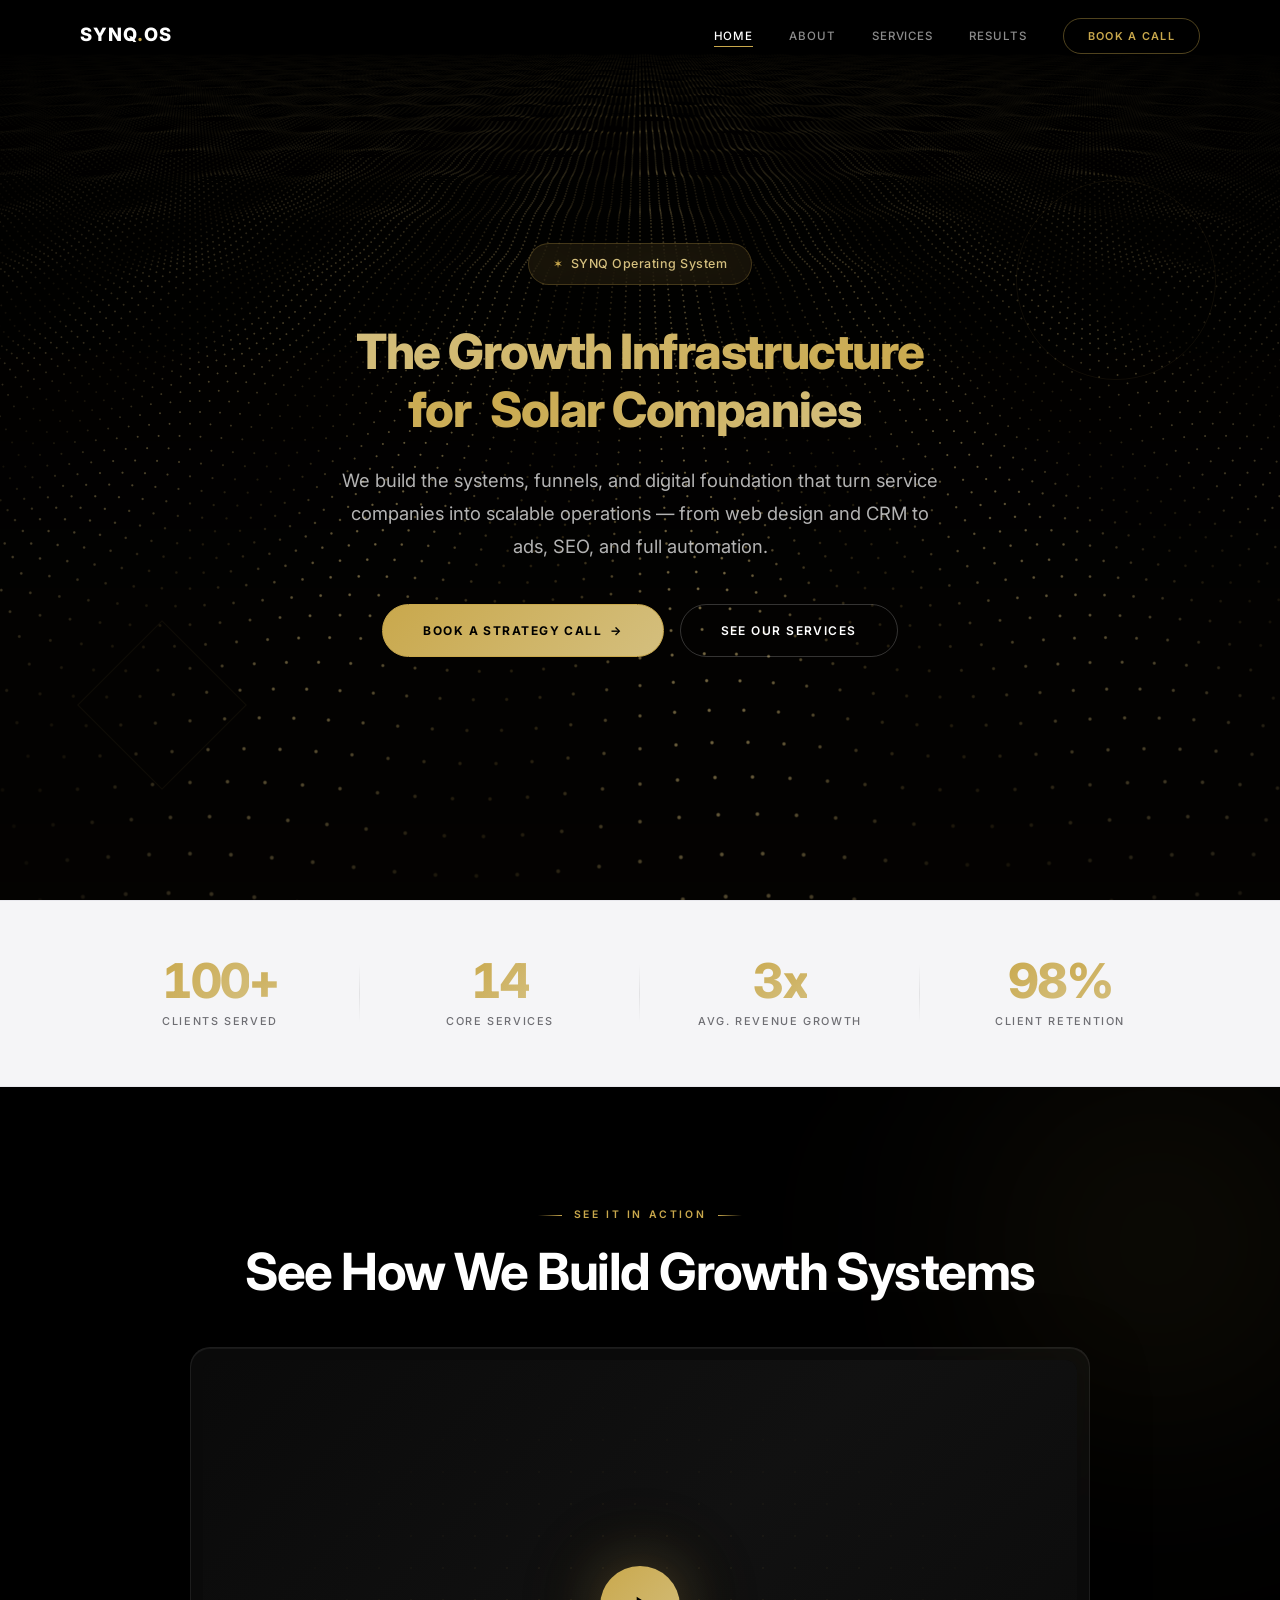
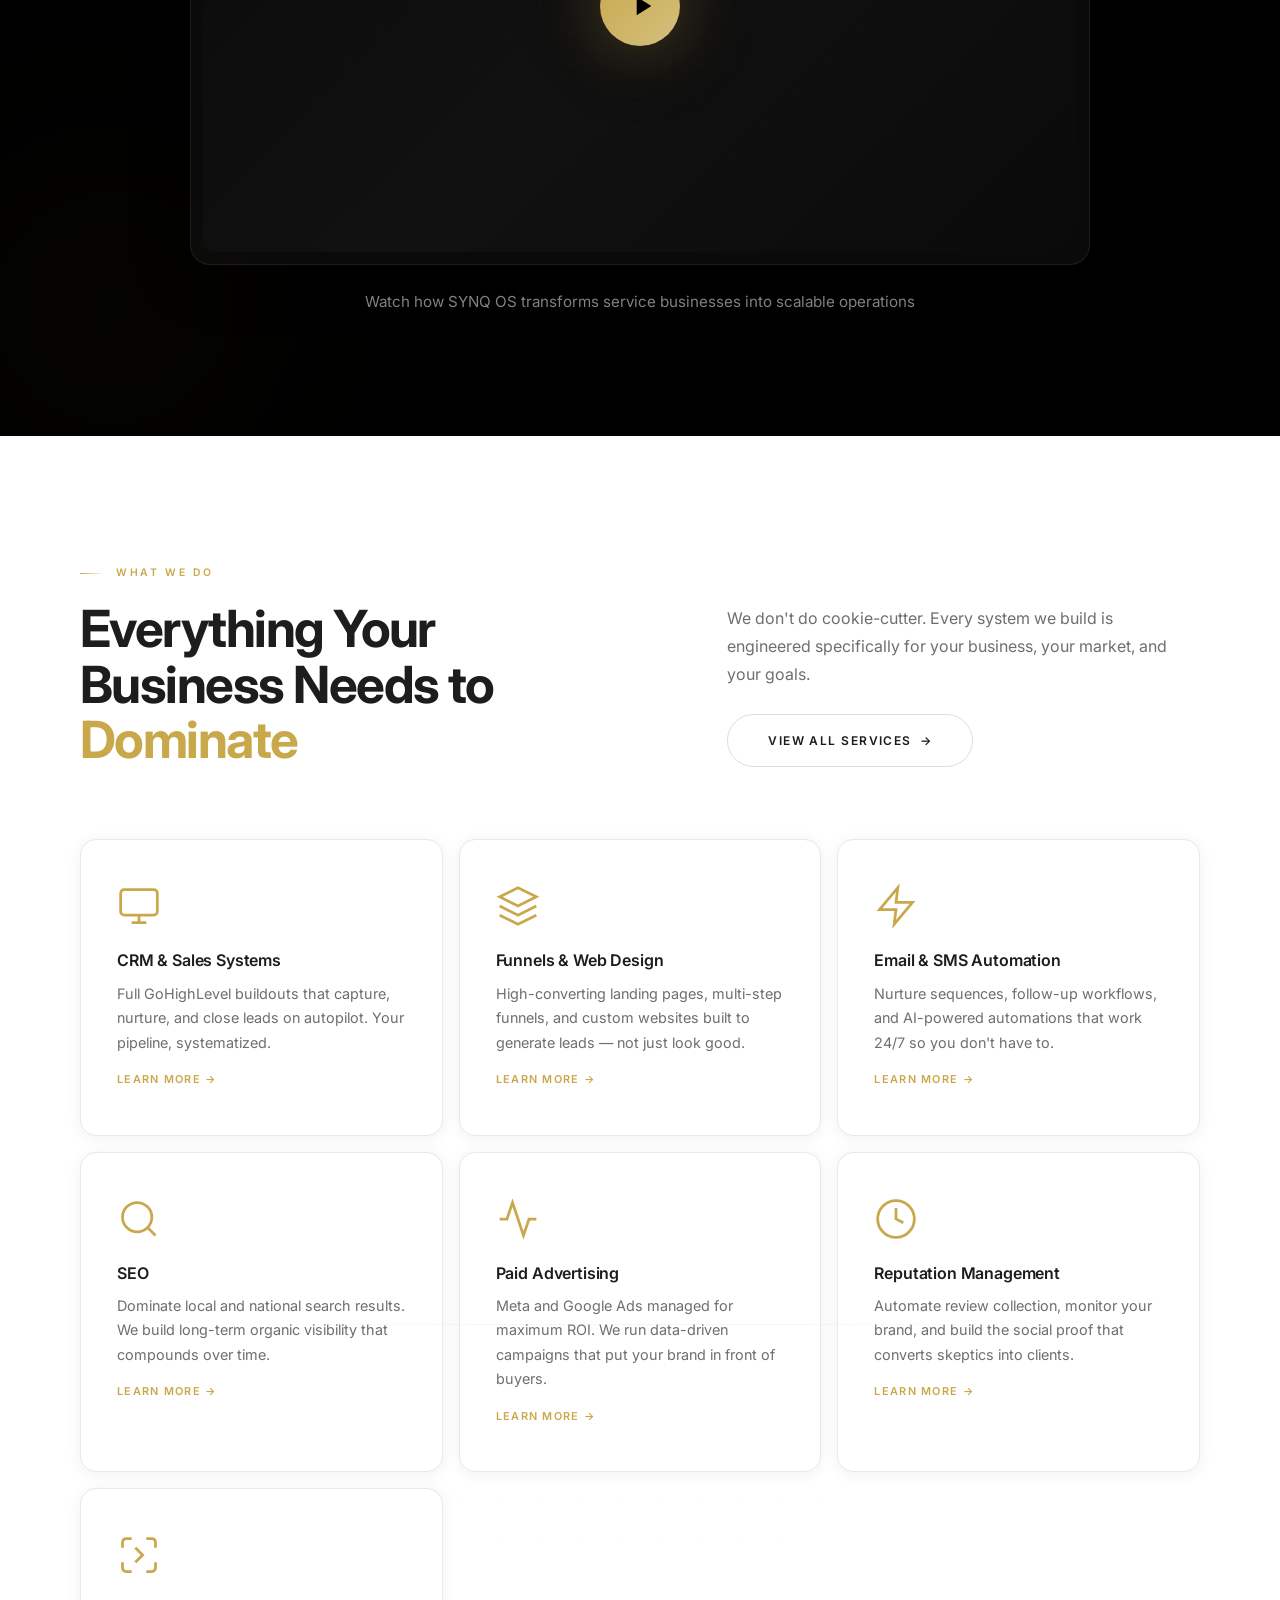
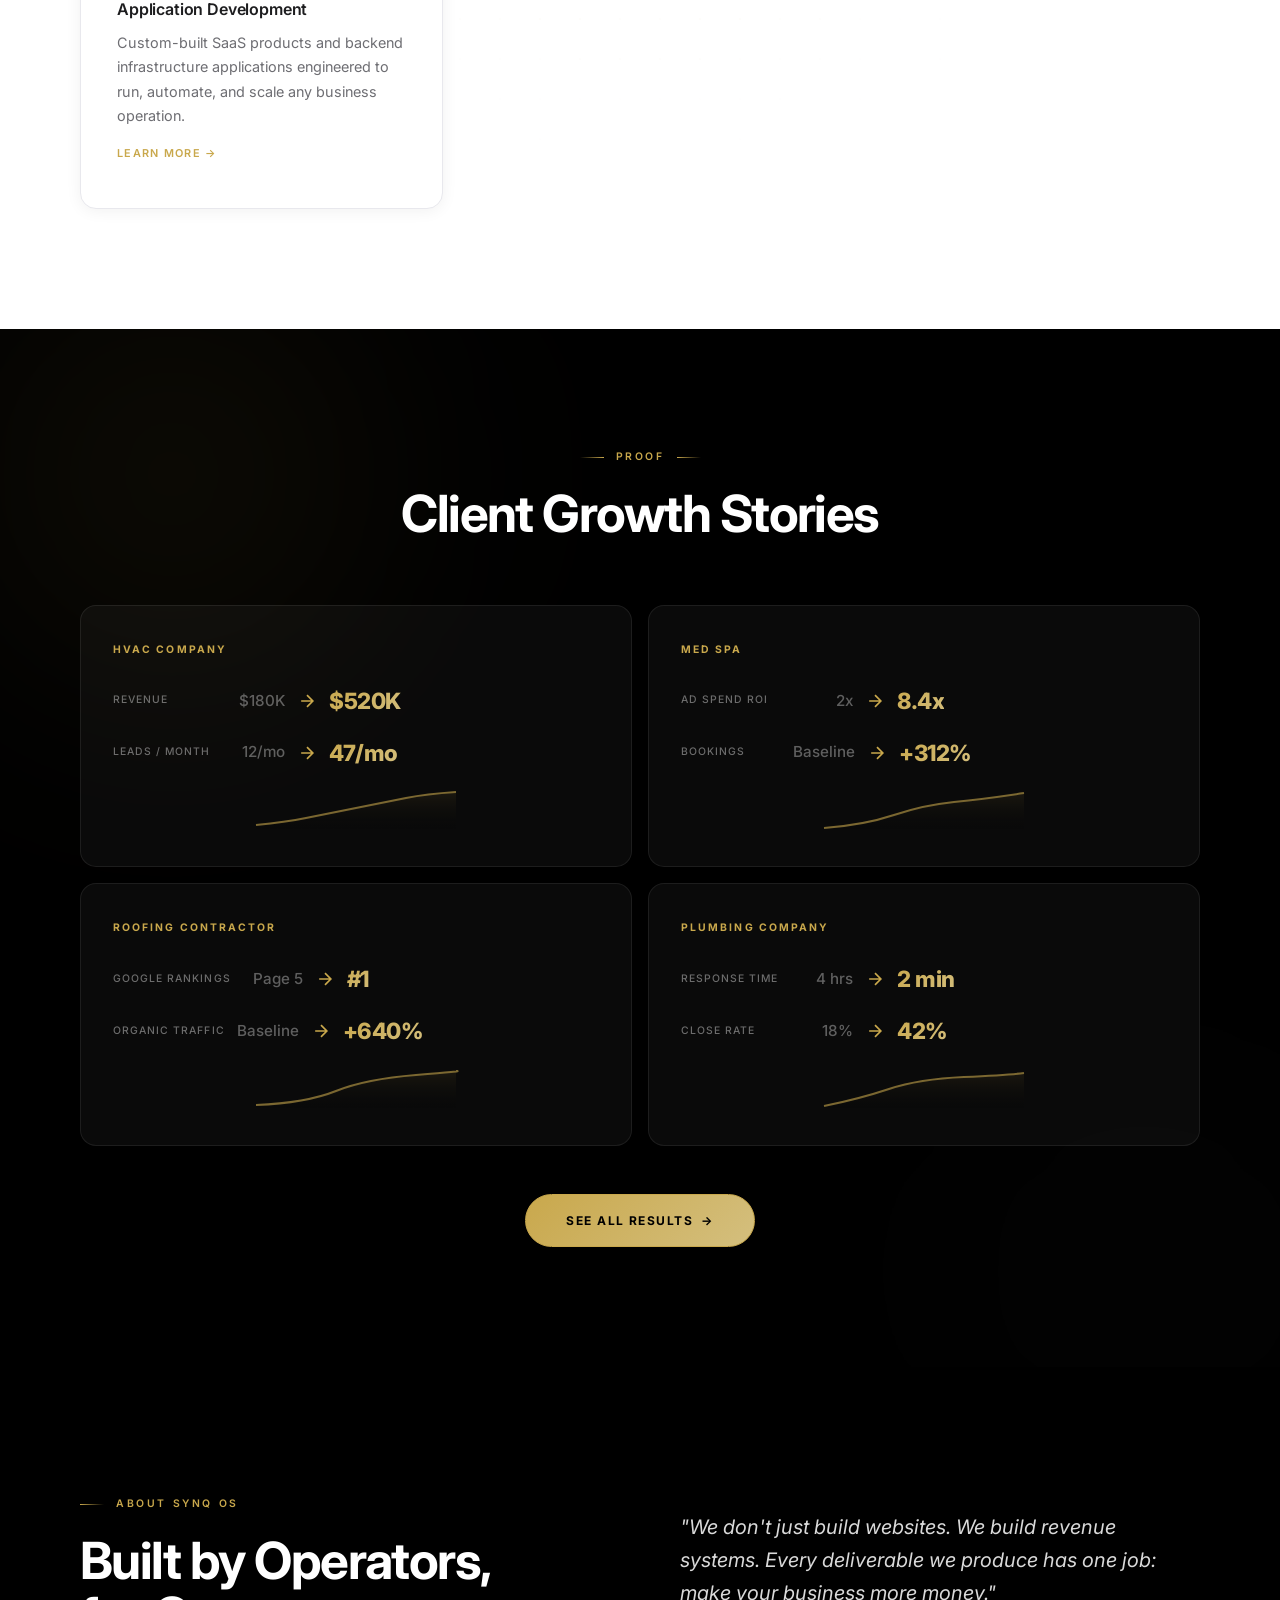
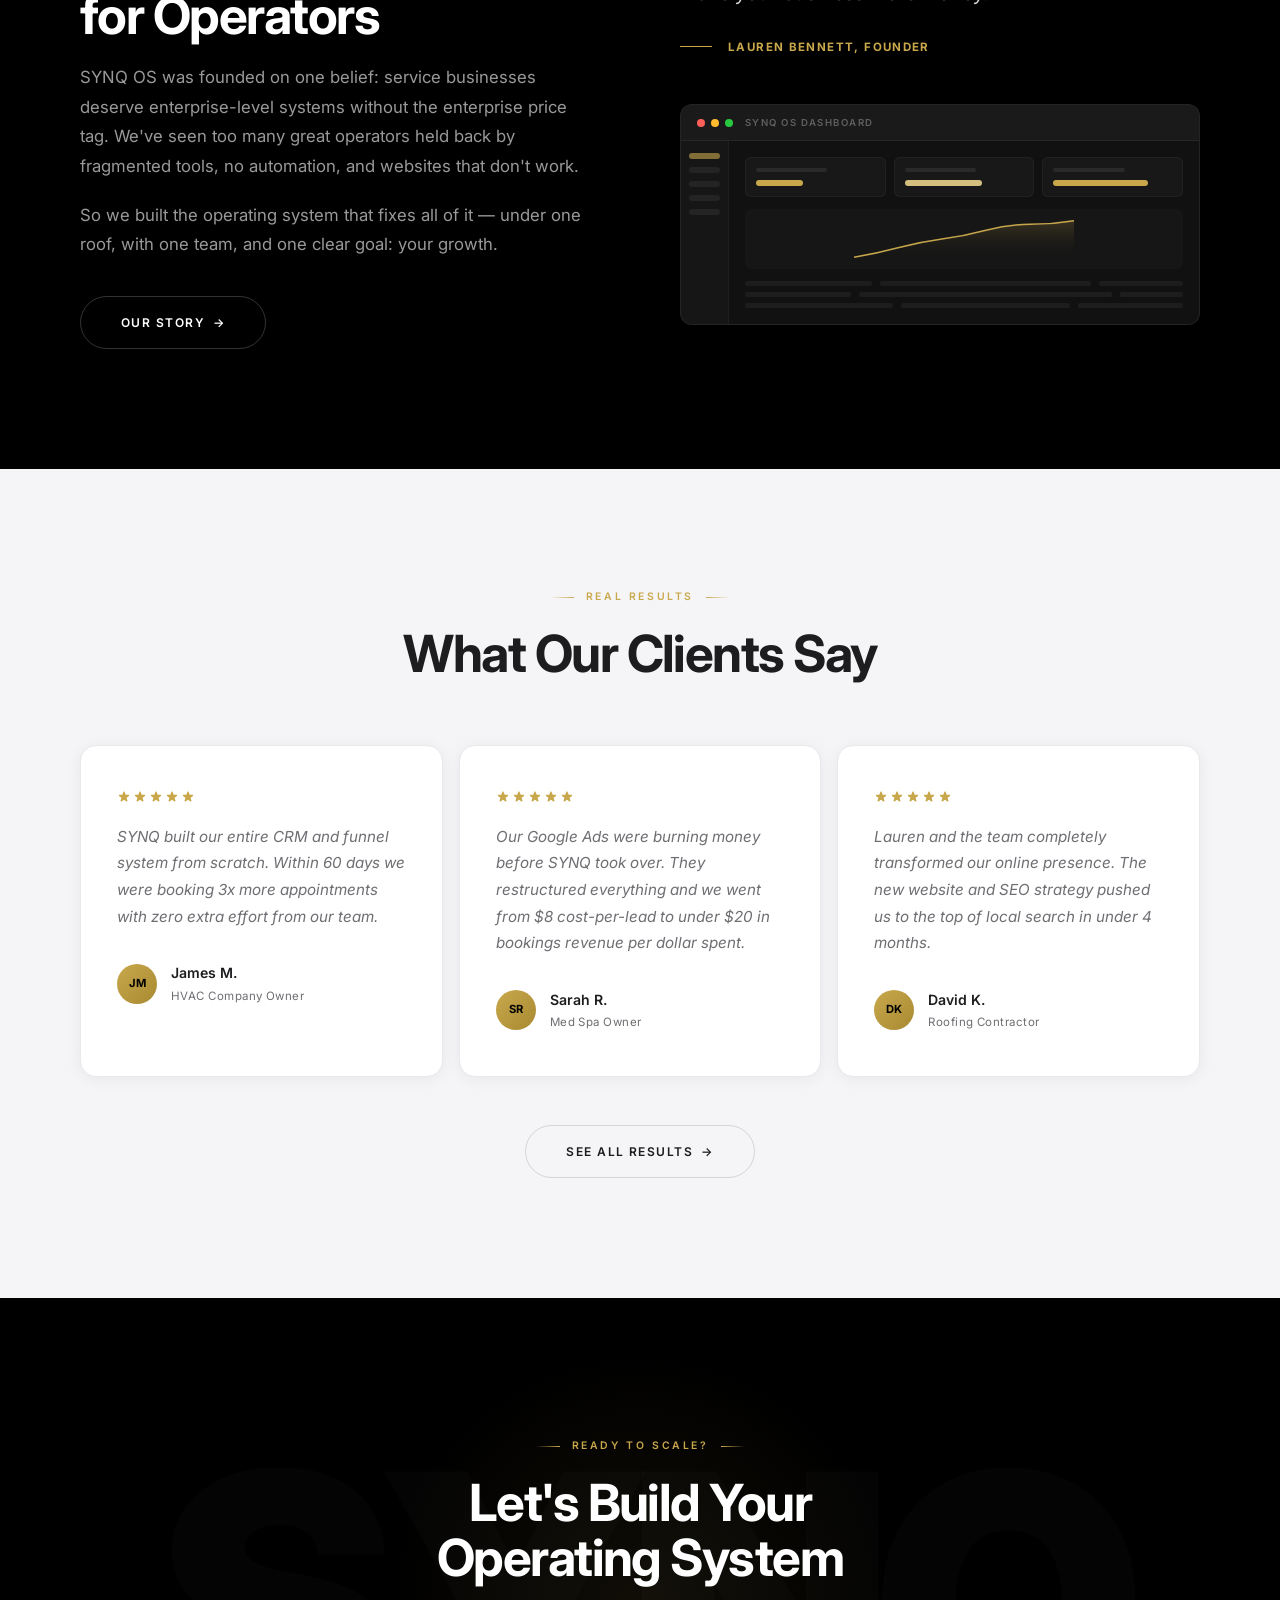
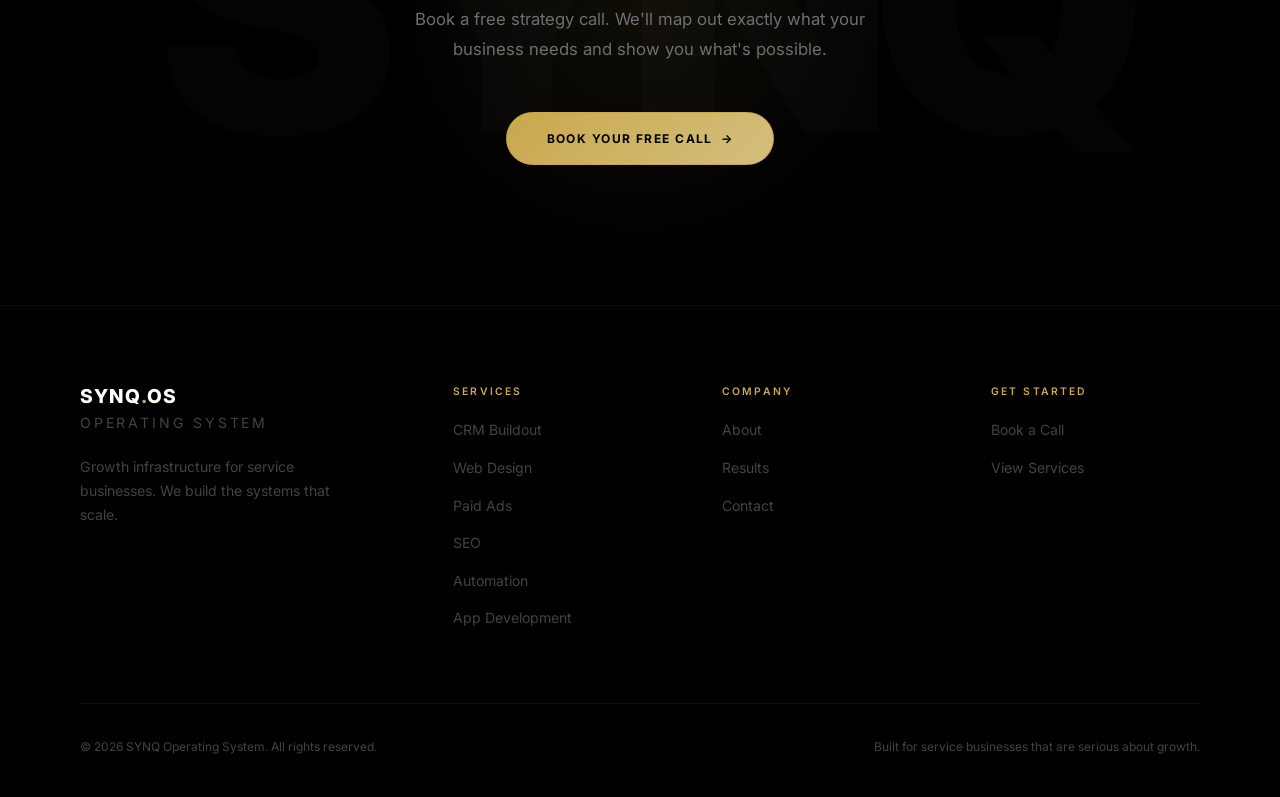
==== commit 221807c6: "Add VSL section, SaaS graphics, individual service pages, and client growth showcase - Added video s" ====
--- a/index.html
+++ b/index.html
@@ -74,6 +74,32 @@
     </div>
   </div>
 
+  <!-- VSL SECTION -->
+  <section class="section section--dark vsl-section">
+    <div class="vsl-orb vsl-orb--1"></div>
+    <div class="vsl-orb vsl-orb--2"></div>
+    <div class="container">
+      <div class="vsl-header reveal">
+        <span class="label label--center">See It In Action</span>
+        <h2>See How We Build Growth Systems</h2>
+      </div>
+      <div class="vsl-card reveal-scale">
+        <div class="vsl-video" id="vslVideo">
+          <div class="vsl-video__play" id="vslPlayBtn">
+            <svg viewBox="0 0 24 24" fill="currentColor" width="48" height="48"><path d="M8 5v14l11-7z"/></svg>
+          </div>
+          <div class="vsl-video__iframe-wrap">
+            <!-- Replace src with your actual video URL when ready -->
+            <div class="vsl-video__placeholder">
+              <div class="vsl-video__grid-bg"></div>
+            </div>
+          </div>
+        </div>
+      </div>
+      <p class="vsl-subtext reveal">Watch how SYNQ OS transforms service businesses into scalable operations</p>
+    </div>
+  </section>
+
   <!-- SERVICES OVERVIEW -->
   <section class="section">
     <div class="container">
@@ -91,7 +117,7 @@
 
       <div class="services-overview__grid stagger-children">
 
-        <div class="service-card">
+        <a href="services/crm.html" class="service-card">
           <div class="service-card__icon">
             <svg viewBox="0 0 24 24" fill="none" stroke="currentColor" stroke-width="1.5">
               <rect x="2" y="3" width="20" height="14" rx="2"/>
@@ -100,9 +126,10 @@
           </div>
           <h3 class="service-card__title">CRM & Sales Systems</h3>
           <p class="service-card__desc">Full GoHighLevel buildouts that capture, nurture, and close leads on autopilot. Your pipeline, systematized.</p>
-        </div>
-
-        <div class="service-card">
+          <span class="service-card__link">Learn More &rarr;</span>
+        </a>
+
+        <a href="services/web-design.html" class="service-card">
           <div class="service-card__icon">
             <svg viewBox="0 0 24 24" fill="none" stroke="currentColor" stroke-width="1.5">
               <path d="M12 2L2 7l10 5 10-5-10-5z"/>
@@ -112,9 +139,10 @@
           </div>
           <h3 class="service-card__title">Funnels & Web Design</h3>
           <p class="service-card__desc">High-converting landing pages, multi-step funnels, and custom websites built to generate leads — not just look good.</p>
-        </div>
-
-        <div class="service-card">
+          <span class="service-card__link">Learn More &rarr;</span>
+        </a>
+
+        <a href="services/automation.html" class="service-card">
           <div class="service-card__icon">
             <svg viewBox="0 0 24 24" fill="none" stroke="currentColor" stroke-width="1.5">
               <path d="M13 2L3 14h9l-1 8 10-12h-9l1-8z"/>
@@ -122,9 +150,10 @@
           </div>
           <h3 class="service-card__title">Email & SMS Automation</h3>
           <p class="service-card__desc">Nurture sequences, follow-up workflows, and AI-powered automations that work 24/7 so you don't have to.</p>
-        </div>
-
-        <div class="service-card">
+          <span class="service-card__link">Learn More &rarr;</span>
+        </a>
+
+        <a href="services/seo.html" class="service-card">
           <div class="service-card__icon">
             <svg viewBox="0 0 24 24" fill="none" stroke="currentColor" stroke-width="1.5">
               <circle cx="11" cy="11" r="8"/>
@@ -133,9 +162,10 @@
           </div>
           <h3 class="service-card__title">SEO</h3>
           <p class="service-card__desc">Dominate local and national search results. We build long-term organic visibility that compounds over time.</p>
-        </div>
-
-        <div class="service-card">
+          <span class="service-card__link">Learn More &rarr;</span>
+        </a>
+
+        <a href="services/ads.html" class="service-card">
           <div class="service-card__icon">
             <svg viewBox="0 0 24 24" fill="none" stroke="currentColor" stroke-width="1.5">
               <path d="M22 12h-4l-3 9L9 3l-3 9H2"/>
@@ -143,9 +173,10 @@
           </div>
           <h3 class="service-card__title">Paid Advertising</h3>
           <p class="service-card__desc">Meta and Google Ads managed for maximum ROI. We run data-driven campaigns that put your brand in front of buyers.</p>
-        </div>
-
-        <div class="service-card">
+          <span class="service-card__link">Learn More &rarr;</span>
+        </a>
+
+        <a href="services/reputation.html" class="service-card">
           <div class="service-card__icon">
             <svg viewBox="0 0 24 24" fill="none" stroke="currentColor" stroke-width="1.5">
               <path d="M12 22c5.523 0 10-4.477 10-10S17.523 2 12 2 2 6.477 2 12s4.477 10 10 10z"/>
@@ -154,9 +185,10 @@
           </div>
           <h3 class="service-card__title">Reputation Management</h3>
           <p class="service-card__desc">Automate review collection, monitor your brand, and build the social proof that converts skeptics into clients.</p>
-        </div>
-
-        <div class="service-card">
+          <span class="service-card__link">Learn More &rarr;</span>
+        </a>
+
+        <a href="services/app-dev.html" class="service-card">
           <div class="service-card__icon">
             <svg viewBox="0 0 24 24" fill="none" stroke="currentColor" stroke-width="1.5">
               <path d="M8 3H5a2 2 0 0 0-2 2v3"/>
@@ -168,8 +200,127 @@
           </div>
           <h3 class="service-card__title">Application Development</h3>
           <p class="service-card__desc">Custom-built SaaS products and backend infrastructure applications engineered to run, automate, and scale any business operation.</p>
-        </div>
-
+          <span class="service-card__link">Learn More &rarr;</span>
+        </a>
+
+      </div>
+    </div>
+  </section>
+
+  <!-- CLIENT GROWTH STORIES -->
+  <section class="section section--dark growth-section">
+    <div class="growth-orb growth-orb--1"></div>
+    <div class="growth-orb growth-orb--2"></div>
+    <div class="container">
+      <div class="testimonials-header reveal">
+        <span class="label label--center">Proof</span>
+        <h2>Client Growth Stories</h2>
+      </div>
+      <div class="growth-grid stagger-children" id="growthGrid">
+
+        <div class="growth-card">
+          <div class="growth-card__industry">HVAC Company</div>
+          <div class="growth-card__metrics">
+            <div class="growth-card__metric">
+              <div class="growth-card__metric-label">Revenue</div>
+              <div class="growth-card__metric-before">$180K</div>
+              <div class="growth-card__metric-arrow">
+                <svg viewBox="0 0 24 24" fill="none" stroke="currentColor" stroke-width="2"><path d="M5 12h14M12 5l7 7-7 7"/></svg>
+              </div>
+              <div class="growth-card__metric-after"><span data-target="520" data-prefix="$" data-suffix="K">$0K</span></div>
+            </div>
+            <div class="growth-card__metric">
+              <div class="growth-card__metric-label">Leads / Month</div>
+              <div class="growth-card__metric-before">12/mo</div>
+              <div class="growth-card__metric-arrow">
+                <svg viewBox="0 0 24 24" fill="none" stroke="currentColor" stroke-width="2"><path d="M5 12h14M12 5l7 7-7 7"/></svg>
+              </div>
+              <div class="growth-card__metric-after"><span data-target="47" data-suffix="/mo">0/mo</span></div>
+            </div>
+          </div>
+          <div class="growth-card__chart">
+            <svg viewBox="0 0 200 40" class="growth-card__chart-svg"><path d="M0 35 Q30 32 50 28 T100 18 T150 8 T200 2" fill="none" stroke="var(--gold)" stroke-width="2"/><path d="M0 35 Q30 32 50 28 T100 18 T150 8 T200 2 V40 H0 Z" fill="url(#goldGradDown)" opacity="0.15"/><defs><linearGradient id="goldGradDown" x1="0" y1="0" x2="0" y2="1"><stop offset="0%" stop-color="var(--gold)"/><stop offset="100%" stop-color="transparent"/></linearGradient></defs></svg>
+          </div>
+        </div>
+
+        <div class="growth-card">
+          <div class="growth-card__industry">Med Spa</div>
+          <div class="growth-card__metrics">
+            <div class="growth-card__metric">
+              <div class="growth-card__metric-label">Ad Spend ROI</div>
+              <div class="growth-card__metric-before">2x</div>
+              <div class="growth-card__metric-arrow">
+                <svg viewBox="0 0 24 24" fill="none" stroke="currentColor" stroke-width="2"><path d="M5 12h14M12 5l7 7-7 7"/></svg>
+              </div>
+              <div class="growth-card__metric-after"><span data-target="8" data-suffix=".4x">0.4x</span></div>
+            </div>
+            <div class="growth-card__metric">
+              <div class="growth-card__metric-label">Bookings</div>
+              <div class="growth-card__metric-before">Baseline</div>
+              <div class="growth-card__metric-arrow">
+                <svg viewBox="0 0 24 24" fill="none" stroke="currentColor" stroke-width="2"><path d="M5 12h14M12 5l7 7-7 7"/></svg>
+              </div>
+              <div class="growth-card__metric-after"><span data-target="312" data-prefix="+" data-suffix="%">+0%</span></div>
+            </div>
+          </div>
+          <div class="growth-card__chart">
+            <svg viewBox="0 0 200 40" class="growth-card__chart-svg"><path d="M0 38 Q40 35 70 25 T130 12 T200 3" fill="none" stroke="var(--gold)" stroke-width="2"/><path d="M0 38 Q40 35 70 25 T130 12 T200 3 V40 H0 Z" fill="url(#goldGradDown2)" opacity="0.15"/><defs><linearGradient id="goldGradDown2" x1="0" y1="0" x2="0" y2="1"><stop offset="0%" stop-color="var(--gold)"/><stop offset="100%" stop-color="transparent"/></linearGradient></defs></svg>
+          </div>
+        </div>
+
+        <div class="growth-card">
+          <div class="growth-card__industry">Roofing Contractor</div>
+          <div class="growth-card__metrics">
+            <div class="growth-card__metric">
+              <div class="growth-card__metric-label">Google Rankings</div>
+              <div class="growth-card__metric-before">Page 5</div>
+              <div class="growth-card__metric-arrow">
+                <svg viewBox="0 0 24 24" fill="none" stroke="currentColor" stroke-width="2"><path d="M5 12h14M12 5l7 7-7 7"/></svg>
+              </div>
+              <div class="growth-card__metric-after"><span data-target="1" data-prefix="#">#0</span></div>
+            </div>
+            <div class="growth-card__metric">
+              <div class="growth-card__metric-label">Organic Traffic</div>
+              <div class="growth-card__metric-before">Baseline</div>
+              <div class="growth-card__metric-arrow">
+                <svg viewBox="0 0 24 24" fill="none" stroke="currentColor" stroke-width="2"><path d="M5 12h14M12 5l7 7-7 7"/></svg>
+              </div>
+              <div class="growth-card__metric-after"><span data-target="640" data-prefix="+" data-suffix="%">+0%</span></div>
+            </div>
+          </div>
+          <div class="growth-card__chart">
+            <svg viewBox="0 0 200 40" class="growth-card__chart-svg"><path d="M0 36 Q50 34 80 22 T160 6 T200 2" fill="none" stroke="var(--gold)" stroke-width="2"/><path d="M0 36 Q50 34 80 22 T160 6 T200 2 V40 H0 Z" fill="url(#goldGradDown3)" opacity="0.15"/><defs><linearGradient id="goldGradDown3" x1="0" y1="0" x2="0" y2="1"><stop offset="0%" stop-color="var(--gold)"/><stop offset="100%" stop-color="transparent"/></linearGradient></defs></svg>
+          </div>
+        </div>
+
+        <div class="growth-card">
+          <div class="growth-card__industry">Plumbing Company</div>
+          <div class="growth-card__metrics">
+            <div class="growth-card__metric">
+              <div class="growth-card__metric-label">Response Time</div>
+              <div class="growth-card__metric-before">4 hrs</div>
+              <div class="growth-card__metric-arrow">
+                <svg viewBox="0 0 24 24" fill="none" stroke="currentColor" stroke-width="2"><path d="M5 12h14M12 5l7 7-7 7"/></svg>
+              </div>
+              <div class="growth-card__metric-after"><span data-target="2" data-suffix=" min">0 min</span></div>
+            </div>
+            <div class="growth-card__metric">
+              <div class="growth-card__metric-label">Close Rate</div>
+              <div class="growth-card__metric-before">18%</div>
+              <div class="growth-card__metric-arrow">
+                <svg viewBox="0 0 24 24" fill="none" stroke="currentColor" stroke-width="2"><path d="M5 12h14M12 5l7 7-7 7"/></svg>
+              </div>
+              <div class="growth-card__metric-after"><span data-target="42" data-suffix="%">0%</span></div>
+            </div>
+          </div>
+          <div class="growth-card__chart">
+            <svg viewBox="0 0 200 40" class="growth-card__chart-svg"><path d="M0 37 Q35 30 65 20 T140 8 T200 4" fill="none" stroke="var(--gold)" stroke-width="2"/><path d="M0 37 Q35 30 65 20 T140 8 T200 4 V40 H0 Z" fill="url(#goldGradDown4)" opacity="0.15"/><defs><linearGradient id="goldGradDown4" x1="0" y1="0" x2="0" y2="1"><stop offset="0%" stop-color="var(--gold)"/><stop offset="100%" stop-color="transparent"/></linearGradient></defs></svg>
+          </div>
+        </div>
+
+      </div>
+      <div style="text-align:center;margin-top:48px;" class="reveal">
+        <a href="results.html" class="btn btn--gold">See All Results <span class="btn__arrow">&rarr;</span></a>
       </div>
     </div>
   </section>
@@ -185,11 +336,57 @@
           <p style="margin-bottom:36px;">So we built the operating system that fixes all of it — under one roof, with one team, and one clear goal: your growth.</p>
           <a href="about.html" class="btn btn--ghost">Our Story <span class="btn__arrow">→</span></a>
         </div>
-        <div class="about-strip__quote reveal-right">
-          <p class="about-strip__quote-text">"We don't just build websites. We build revenue systems. Every deliverable we produce has one job: make your business more money."</p>
-          <div class="about-strip__quote-author">
+        <div class="about-strip__right reveal-right">
+          <p class="about-strip__quote-text" style="font-style:italic;font-size:1.25rem;line-height:1.65;color:rgba(255,255,255,.85);margin-bottom:28px;">"We don't just build websites. We build revenue systems. Every deliverable we produce has one job: make your business more money."</p>
+          <div class="about-strip__quote-author" style="margin-bottom:48px;">
             <div class="about-strip__quote-line"></div>
             <span class="about-strip__quote-name">Lauren Bennett, Founder</span>
+          </div>
+          <!-- SaaS Dashboard Mockup -->
+          <div class="dashboard-mockup">
+            <div class="dashboard-mockup__bar">
+              <div class="dashboard-mockup__dots">
+                <span></span><span></span><span></span>
+              </div>
+              <div class="dashboard-mockup__title">SYNQ OS Dashboard</div>
+            </div>
+            <div class="dashboard-mockup__body">
+              <div class="dashboard-mockup__sidebar">
+                <div class="dashboard-mockup__nav-item dashboard-mockup__nav-item--active"></div>
+                <div class="dashboard-mockup__nav-item"></div>
+                <div class="dashboard-mockup__nav-item"></div>
+                <div class="dashboard-mockup__nav-item"></div>
+                <div class="dashboard-mockup__nav-item"></div>
+              </div>
+              <div class="dashboard-mockup__main">
+                <div class="dashboard-mockup__stats-row">
+                  <div class="dashboard-mockup__stat-box">
+                    <div class="dashboard-mockup__stat-label"></div>
+                    <div class="dashboard-mockup__stat-value" style="width:40%;background:var(--gold);"></div>
+                  </div>
+                  <div class="dashboard-mockup__stat-box">
+                    <div class="dashboard-mockup__stat-label"></div>
+                    <div class="dashboard-mockup__stat-value" style="width:65%;background:var(--gold-light);"></div>
+                  </div>
+                  <div class="dashboard-mockup__stat-box">
+                    <div class="dashboard-mockup__stat-label"></div>
+                    <div class="dashboard-mockup__stat-value" style="width:80%;background:var(--gold);"></div>
+                  </div>
+                </div>
+                <div class="dashboard-mockup__chart">
+                  <svg viewBox="0 0 300 60" class="dashboard-mockup__chart-svg">
+                    <path d="M0 55 Q30 50 60 42 T120 30 T180 18 T240 10 T300 5" fill="none" stroke="var(--gold)" stroke-width="2"/>
+                    <path d="M0 55 Q30 50 60 42 T120 30 T180 18 T240 10 T300 5 V60 H0 Z" fill="url(#dashGrad)" opacity="0.2"/>
+                    <defs><linearGradient id="dashGrad" x1="0" y1="0" x2="0" y2="1"><stop offset="0%" stop-color="var(--gold)"/><stop offset="100%" stop-color="transparent"/></linearGradient></defs>
+                  </svg>
+                </div>
+                <div class="dashboard-mockup__rows">
+                  <div class="dashboard-mockup__row"><span style="width:30%"></span><span style="width:50%"></span><span style="width:20%"></span></div>
+                  <div class="dashboard-mockup__row"><span style="width:25%"></span><span style="width:60%"></span><span style="width:15%"></span></div>
+                  <div class="dashboard-mockup__row"><span style="width:35%"></span><span style="width:40%"></span><span style="width:25%"></span></div>
+                </div>
+              </div>
+            </div>
           </div>
         </div>
       </div>
@@ -292,12 +489,12 @@
         <div class="footer__col">
           <h4>Services</h4>
           <ul>
-            <li><a href="services.html">CRM Buildout</a></li>
-            <li><a href="services.html">Web Design</a></li>
-            <li><a href="services.html">Paid Ads</a></li>
-            <li><a href="services.html">SEO</a></li>
-            <li><a href="services.html">Automation</a></li>
-            <li><a href="services.html">App Development</a></li>
+            <li><a href="services/crm.html">CRM Buildout</a></li>
+            <li><a href="services/web-design.html">Web Design</a></li>
+            <li><a href="services/ads.html">Paid Ads</a></li>
+            <li><a href="services/seo.html">SEO</a></li>
+            <li><a href="services/automation.html">Automation</a></li>
+            <li><a href="services/app-dev.html">App Development</a></li>
           </ul>
         </div>
         <div class="footer__col">
--- a/css/style.css
+++ b/css/style.css
@@ -2277,3 +2277,703 @@
     overflow: hidden;
   }
 }
+
+/* ===================================================
+   NEW SECTIONS — VSL, SaaS Graphics, Growth Cards,
+   Service Detail Pages, Dashboard Mockup
+   =================================================== */
+
+/* --- SaaS Decorative Orbs (global) --- */
+.vsl-orb,
+.growth-orb {
+  position: absolute;
+  border-radius: 50%;
+  filter: blur(120px);
+  pointer-events: none;
+  z-index: 0;
+}
+
+.vsl-orb--1 {
+  width: 500px;
+  height: 500px;
+  background: radial-gradient(circle, rgba(201,168,76,0.12) 0%, transparent 70%);
+  top: -10%;
+  right: -10%;
+  animation: aurora-float 14s ease-in-out infinite;
+}
+
+.vsl-orb--2 {
+  width: 350px;
+  height: 350px;
+  background: radial-gradient(circle, rgba(201,168,76,0.08) 0%, transparent 70%);
+  bottom: -5%;
+  left: -5%;
+  animation: aurora-float 18s ease-in-out infinite 3s;
+}
+
+.growth-orb--1 {
+  width: 600px;
+  height: 600px;
+  background: radial-gradient(circle, rgba(201,168,76,0.1) 0%, transparent 70%);
+  top: -15%;
+  left: -10%;
+  animation: aurora-float 16s ease-in-out infinite;
+}
+
+.growth-orb--2 {
+  width: 400px;
+  height: 400px;
+  background: radial-gradient(circle, rgba(255,255,255,0.03) 0%, transparent 70%);
+  bottom: -10%;
+  right: -5%;
+  animation: aurora-float 20s ease-in-out infinite 5s;
+}
+
+/* --- VSL Section --- */
+.vsl-section {
+  text-align: center;
+  position: relative;
+  overflow: hidden;
+}
+
+.vsl-header {
+  margin-bottom: 48px;
+}
+
+.vsl-header h2 {
+  color: #fff;
+}
+
+.vsl-card {
+  max-width: 900px;
+  margin: 0 auto;
+  background: rgba(255,255,255,0.04);
+  border: 1px solid rgba(255,255,255,0.08);
+  border-radius: 20px;
+  padding: 12px;
+  backdrop-filter: blur(20px);
+  -webkit-backdrop-filter: blur(20px);
+  box-shadow: 0 8px 60px rgba(0,0,0,0.3), inset 0 1px 0 rgba(255,255,255,0.06);
+}
+
+.vsl-video {
+  position: relative;
+  width: 100%;
+  padding-bottom: 56.25%; /* 16:9 */
+  border-radius: 12px;
+  overflow: hidden;
+  background: #0a0a0a;
+  cursor: pointer;
+}
+
+.vsl-video__placeholder {
+  position: absolute;
+  inset: 0;
+  background: linear-gradient(135deg, #0a0a0a 0%, #111 50%, #0a0a0a 100%);
+}
+
+.vsl-video__grid-bg {
+  position: absolute;
+  inset: 0;
+  background-image: radial-gradient(rgba(201,168,76,0.06) 1px, transparent 1px);
+  background-size: 32px 32px;
+  mask-image: radial-gradient(ellipse at center, black 20%, transparent 70%);
+  -webkit-mask-image: radial-gradient(ellipse at center, black 20%, transparent 70%);
+}
+
+.vsl-video__iframe-wrap {
+  position: absolute;
+  inset: 0;
+}
+
+.vsl-video__play {
+  position: absolute;
+  top: 50%;
+  left: 50%;
+  transform: translate(-50%, -50%);
+  z-index: 5;
+  width: 80px;
+  height: 80px;
+  border-radius: 50%;
+  background: linear-gradient(135deg, var(--gold), var(--gold-light));
+  display: flex;
+  align-items: center;
+  justify-content: center;
+  color: #000;
+  box-shadow: 0 0 60px rgba(201,168,76,0.3), 0 0 120px rgba(201,168,76,0.1);
+  transition: all var(--transition);
+  cursor: pointer;
+}
+
+.vsl-video__play svg {
+  width: 32px;
+  height: 32px;
+  margin-left: 4px;
+}
+
+.vsl-video__play:hover {
+  transform: translate(-50%, -50%) scale(1.1);
+  box-shadow: 0 0 80px rgba(201,168,76,0.4), 0 0 160px rgba(201,168,76,0.15);
+}
+
+.vsl-video.playing .vsl-video__play {
+  opacity: 0;
+  pointer-events: none;
+}
+
+.vsl-subtext {
+  margin-top: 24px;
+  font-size: 0.95rem;
+  color: rgba(255,255,255,0.5) !important;
+}
+
+/* --- Service Card Link --- */
+.service-card__link {
+  display: inline-block;
+  margin-top: 16px;
+  font-size: 0.68rem;
+  font-weight: 600;
+  letter-spacing: 0.12em;
+  text-transform: uppercase;
+  color: var(--gold);
+  transition: gap var(--transition);
+  position: relative;
+  z-index: 1;
+}
+
+a.service-card {
+  display: block;
+  text-decoration: none;
+  color: inherit;
+}
+
+/* --- Service Item Learn More --- */
+.service-item__learn-more {
+  display: inline-block;
+  margin-left: 20px;
+  font-size: 0.68rem;
+  font-weight: 600;
+  letter-spacing: 0.12em;
+  text-transform: uppercase;
+  color: rgba(29,29,31,0.4);
+  transition: color var(--transition);
+}
+
+.service-item__learn-more:hover {
+  color: var(--gold);
+}
+
+.section--dark .service-item__learn-more {
+  color: rgba(255,255,255,0.3);
+}
+
+.section--dark .service-item__learn-more:hover {
+  color: var(--gold);
+}
+
+/* --- Client Growth Cards --- */
+.growth-section {
+  position: relative;
+  overflow: hidden;
+}
+
+.growth-grid {
+  display: grid;
+  grid-template-columns: repeat(2, 1fr);
+  gap: 16px;
+}
+
+.growth-card {
+  background: rgba(255,255,255,0.04);
+  border: 1px solid rgba(255,255,255,0.08);
+  border-radius: 16px;
+  padding: 36px 32px;
+  position: relative;
+  overflow: hidden;
+  transition: all var(--transition);
+}
+
+.growth-card:hover {
+  border-color: rgba(201,168,76,0.3);
+  transform: translateY(-4px);
+  box-shadow: 0 12px 40px rgba(0,0,0,0.2);
+}
+
+.growth-card__industry {
+  font-size: 0.65rem;
+  font-weight: 700;
+  letter-spacing: 0.2em;
+  text-transform: uppercase;
+  color: var(--gold);
+  margin-bottom: 24px;
+}
+
+.growth-card__metrics {
+  display: grid;
+  gap: 16px;
+  margin-bottom: 20px;
+}
+
+.growth-card__metric {
+  display: flex;
+  align-items: center;
+  gap: 12px;
+}
+
+.growth-card__metric-label {
+  font-size: 0.65rem;
+  font-weight: 500;
+  letter-spacing: 0.1em;
+  text-transform: uppercase;
+  color: rgba(255,255,255,0.4);
+  min-width: 100px;
+}
+
+.growth-card__metric-before {
+  font-size: 0.95rem;
+  font-weight: 500;
+  color: rgba(255,255,255,0.35);
+  min-width: 60px;
+  text-align: right;
+}
+
+.growth-card__metric-arrow {
+  width: 20px;
+  height: 20px;
+  color: var(--gold);
+  flex-shrink: 0;
+}
+
+.growth-card__metric-arrow svg {
+  width: 100%;
+  height: 100%;
+}
+
+.growth-card__metric-after {
+  font-size: 1.4rem;
+  font-weight: 800;
+  letter-spacing: -0.02em;
+  background: linear-gradient(135deg, var(--gold), var(--gold-light));
+  -webkit-background-clip: text;
+  background-clip: text;
+  -webkit-text-fill-color: transparent;
+}
+
+.growth-card__chart {
+  margin-top: 8px;
+  height: 40px;
+  opacity: 0.6;
+}
+
+.growth-card__chart-svg {
+  width: 100%;
+  height: 100%;
+}
+
+/* --- Dashboard Mockup --- */
+.dashboard-mockup {
+  background: #111;
+  border: 1px solid rgba(255,255,255,0.08);
+  border-radius: 12px;
+  overflow: hidden;
+  box-shadow: 0 8px 40px rgba(0,0,0,0.4);
+}
+
+.dashboard-mockup__bar {
+  display: flex;
+  align-items: center;
+  gap: 12px;
+  padding: 10px 16px;
+  background: rgba(255,255,255,0.04);
+  border-bottom: 1px solid rgba(255,255,255,0.06);
+}
+
+.dashboard-mockup__dots {
+  display: flex;
+  gap: 6px;
+}
+
+.dashboard-mockup__dots span {
+  width: 8px;
+  height: 8px;
+  border-radius: 50%;
+  background: rgba(255,255,255,0.12);
+}
+
+.dashboard-mockup__dots span:first-child { background: #ff5f57; }
+.dashboard-mockup__dots span:nth-child(2) { background: #ffbd2e; }
+.dashboard-mockup__dots span:nth-child(3) { background: #28c840; }
+
+.dashboard-mockup__title {
+  font-size: 0.6rem;
+  font-weight: 600;
+  letter-spacing: 0.15em;
+  text-transform: uppercase;
+  color: rgba(255,255,255,0.3);
+}
+
+.dashboard-mockup__body {
+  display: flex;
+  min-height: 180px;
+}
+
+.dashboard-mockup__sidebar {
+  width: 48px;
+  flex-shrink: 0;
+  background: rgba(255,255,255,0.02);
+  border-right: 1px solid rgba(255,255,255,0.04);
+  padding: 12px 8px;
+  display: flex;
+  flex-direction: column;
+  gap: 8px;
+}
+
+.dashboard-mockup__nav-item {
+  width: 100%;
+  height: 6px;
+  border-radius: 3px;
+  background: rgba(255,255,255,0.06);
+}
+
+.dashboard-mockup__nav-item--active {
+  background: var(--gold);
+  opacity: 0.6;
+}
+
+.dashboard-mockup__main {
+  flex: 1;
+  padding: 16px;
+  display: flex;
+  flex-direction: column;
+  gap: 12px;
+}
+
+.dashboard-mockup__stats-row {
+  display: flex;
+  gap: 8px;
+}
+
+.dashboard-mockup__stat-box {
+  flex: 1;
+  background: rgba(255,255,255,0.03);
+  border: 1px solid rgba(255,255,255,0.04);
+  border-radius: 6px;
+  padding: 10px;
+}
+
+.dashboard-mockup__stat-label {
+  width: 60%;
+  height: 4px;
+  border-radius: 2px;
+  background: rgba(255,255,255,0.08);
+  margin-bottom: 8px;
+}
+
+.dashboard-mockup__stat-value {
+  height: 6px;
+  border-radius: 3px;
+}
+
+.dashboard-mockup__chart {
+  height: 60px;
+  background: rgba(255,255,255,0.02);
+  border-radius: 6px;
+  padding: 8px;
+}
+
+.dashboard-mockup__chart-svg {
+  width: 100%;
+  height: 100%;
+}
+
+.dashboard-mockup__rows {
+  display: flex;
+  flex-direction: column;
+  gap: 6px;
+}
+
+.dashboard-mockup__row {
+  display: flex;
+  gap: 8px;
+}
+
+.dashboard-mockup__row span {
+  display: block;
+  height: 5px;
+  border-radius: 2px;
+  background: rgba(255,255,255,0.05);
+}
+
+/* --- SaaS Grid Dot Pattern (decorative bg for service overview) --- */
+.services-overview__grid {
+  position: relative;
+}
+
+.services-overview__grid::before {
+  content: '';
+  position: absolute;
+  inset: -40px;
+  background-image: radial-gradient(rgba(201,168,76,0.04) 1px, transparent 1px);
+  background-size: 40px 40px;
+  pointer-events: none;
+  mask-image: radial-gradient(ellipse at center, black 20%, transparent 60%);
+  -webkit-mask-image: radial-gradient(ellipse at center, black 20%, transparent 60%);
+  z-index: 0;
+}
+
+/* --- Glowing connector lines between service cards --- */
+.services-overview__grid::after {
+  content: '';
+  position: absolute;
+  top: 50%;
+  left: 5%;
+  right: 5%;
+  height: 1px;
+  background: linear-gradient(90deg, transparent, rgba(201,168,76,0.12), transparent);
+  pointer-events: none;
+  z-index: 0;
+}
+
+/* --- Floating abstract shapes for hero sections --- */
+.shader-hero::before {
+  content: '';
+  position: absolute;
+  top: 20%;
+  right: 5%;
+  width: 200px;
+  height: 200px;
+  border: 1px solid rgba(201,168,76,0.08);
+  border-radius: 50%;
+  pointer-events: none;
+  z-index: 1;
+  animation: float-shape 10s ease-in-out infinite;
+}
+
+.shader-hero::after {
+  content: '';
+  position: absolute;
+  bottom: 15%;
+  left: 8%;
+  width: 120px;
+  height: 120px;
+  border: 1px solid rgba(201,168,76,0.06);
+  transform: rotate(45deg);
+  pointer-events: none;
+  z-index: 1;
+  animation: float-shape 12s ease-in-out infinite 2s;
+}
+
+@keyframes float-shape {
+  0%, 100% { transform: translateY(0) rotate(0deg); opacity: 0.5; }
+  50% { transform: translateY(-20px) rotate(5deg); opacity: 1; }
+}
+
+/* --- Circuit/Node Graphics --- */
+.page-hero::after {
+  content: '';
+  position: absolute;
+  top: 50%;
+  right: 5%;
+  width: 240px;
+  height: 240px;
+  background:
+    radial-gradient(circle at 20% 20%, rgba(201,168,76,0.15) 2px, transparent 2px),
+    radial-gradient(circle at 80% 20%, rgba(201,168,76,0.1) 2px, transparent 2px),
+    radial-gradient(circle at 50% 50%, rgba(201,168,76,0.12) 2px, transparent 2px),
+    radial-gradient(circle at 20% 80%, rgba(201,168,76,0.1) 2px, transparent 2px),
+    radial-gradient(circle at 80% 80%, rgba(201,168,76,0.15) 2px, transparent 2px);
+  background-size: 100% 100%;
+  transform: translateY(-50%);
+  pointer-events: none;
+  z-index: 0;
+  opacity: 0.6;
+}
+
+/* --- Service Detail Page Styles --- */
+.service-detail__header {
+  margin-bottom: 48px;
+}
+
+.service-detail__header h2 {
+  margin-top: 8px;
+}
+
+.service-detail__grid {
+  display: grid;
+  grid-template-columns: repeat(3, 1fr);
+  gap: 16px;
+}
+
+.service-detail__item {
+  background: #fff;
+  border: 1px solid #e8e8ed;
+  border-radius: 16px;
+  padding: 36px 32px;
+  transition: all var(--transition);
+  position: relative;
+  box-shadow: 0 2px 16px rgba(0,0,0,0.06);
+}
+
+.service-detail__item:hover {
+  border-color: rgba(201,168,76,0.3);
+  transform: translateY(-4px);
+  box-shadow: 0 12px 40px rgba(0,0,0,0.1);
+}
+
+.service-detail__icon {
+  width: 36px;
+  height: 36px;
+  margin-bottom: 20px;
+  color: var(--gold);
+}
+
+.service-detail__icon svg {
+  width: 100%;
+  height: 100%;
+}
+
+.service-detail__item h4 {
+  font-size: 1rem;
+  font-weight: 600;
+  margin-bottom: 10px;
+  color: #1d1d1f;
+}
+
+.service-detail__item p {
+  font-size: 0.88rem;
+  color: #6e6e73;
+  line-height: 1.7;
+}
+
+/* How It Works Steps */
+.service-detail__steps {
+  display: grid;
+  grid-template-columns: repeat(3, 1fr);
+  gap: 24px;
+  margin-top: 48px;
+}
+
+.service-detail__step {
+  background: rgba(255,255,255,0.04);
+  border: 1px solid rgba(255,255,255,0.08);
+  border-radius: 16px;
+  padding: 40px 32px;
+  text-align: center;
+  transition: all var(--transition);
+}
+
+.service-detail__step:hover {
+  border-color: rgba(201,168,76,0.3);
+  transform: translateY(-4px);
+}
+
+.service-detail__step-num {
+  display: inline-flex;
+  align-items: center;
+  justify-content: center;
+  width: 48px;
+  height: 48px;
+  border-radius: 50%;
+  background: linear-gradient(135deg, var(--gold), var(--gold-dark));
+  color: #000;
+  font-weight: 800;
+  font-size: 0.85rem;
+  margin-bottom: 24px;
+}
+
+.service-detail__step h3 {
+  font-size: 1.1rem;
+  color: #fff;
+  margin-bottom: 12px;
+}
+
+.service-detail__step p {
+  font-size: 0.9rem;
+  color: rgba(255,255,255,0.5);
+  line-height: 1.7;
+}
+
+/* Why SYNQ OS Differentiators */
+.service-detail__diff {
+  display: grid;
+  grid-template-columns: repeat(3, 1fr);
+  gap: 16px;
+  margin-top: 48px;
+}
+
+/* --- Responsive for New Sections --- */
+@media (max-width: 1024px) {
+  .growth-grid {
+    grid-template-columns: repeat(2, 1fr);
+  }
+
+  .service-detail__grid {
+    grid-template-columns: repeat(2, 1fr);
+  }
+
+  .service-detail__steps {
+    grid-template-columns: repeat(3, 1fr);
+  }
+
+  .service-detail__diff {
+    grid-template-columns: repeat(3, 1fr);
+  }
+}
+
+@media (max-width: 768px) {
+  .growth-grid {
+    grid-template-columns: 1fr;
+  }
+
+  .growth-card__metric {
+    flex-wrap: wrap;
+    gap: 8px;
+  }
+
+  .growth-card__metric-label {
+    min-width: 100%;
+  }
+
+  .vsl-card {
+    padding: 8px;
+  }
+
+  .vsl-video__play {
+    width: 60px;
+    height: 60px;
+  }
+
+  .vsl-video__play svg {
+    width: 24px;
+    height: 24px;
+  }
+
+  .service-detail__grid,
+  .service-detail__steps,
+  .service-detail__diff {
+    grid-template-columns: 1fr;
+  }
+
+  .dashboard-mockup__body {
+    min-height: 140px;
+  }
+
+  .dashboard-mockup__sidebar {
+    width: 36px;
+  }
+
+  .service-item__learn-more {
+    display: block;
+    margin-left: 0;
+    margin-top: 8px;
+  }
+
+  .page-hero::after {
+    display: none;
+  }
+
+  .shader-hero::before,
+  .shader-hero::after {
+    display: none;
+  }
+}
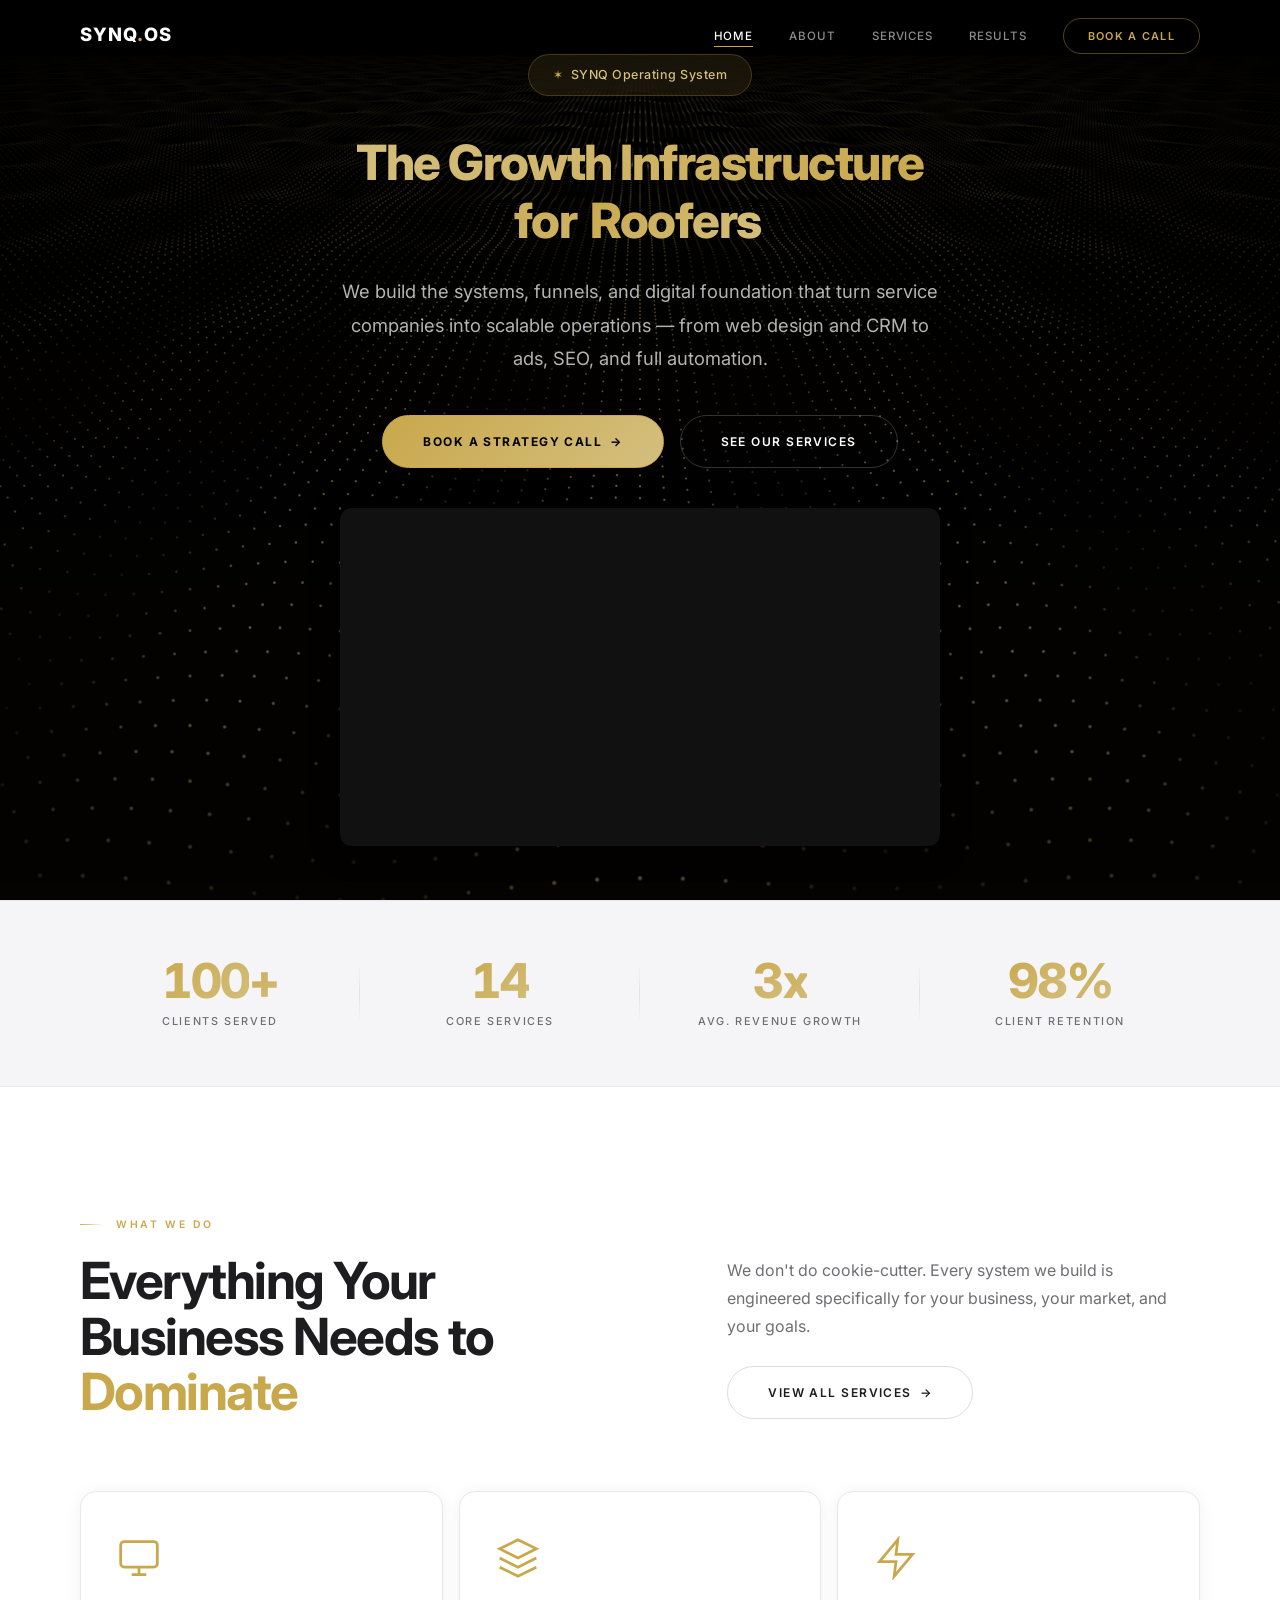
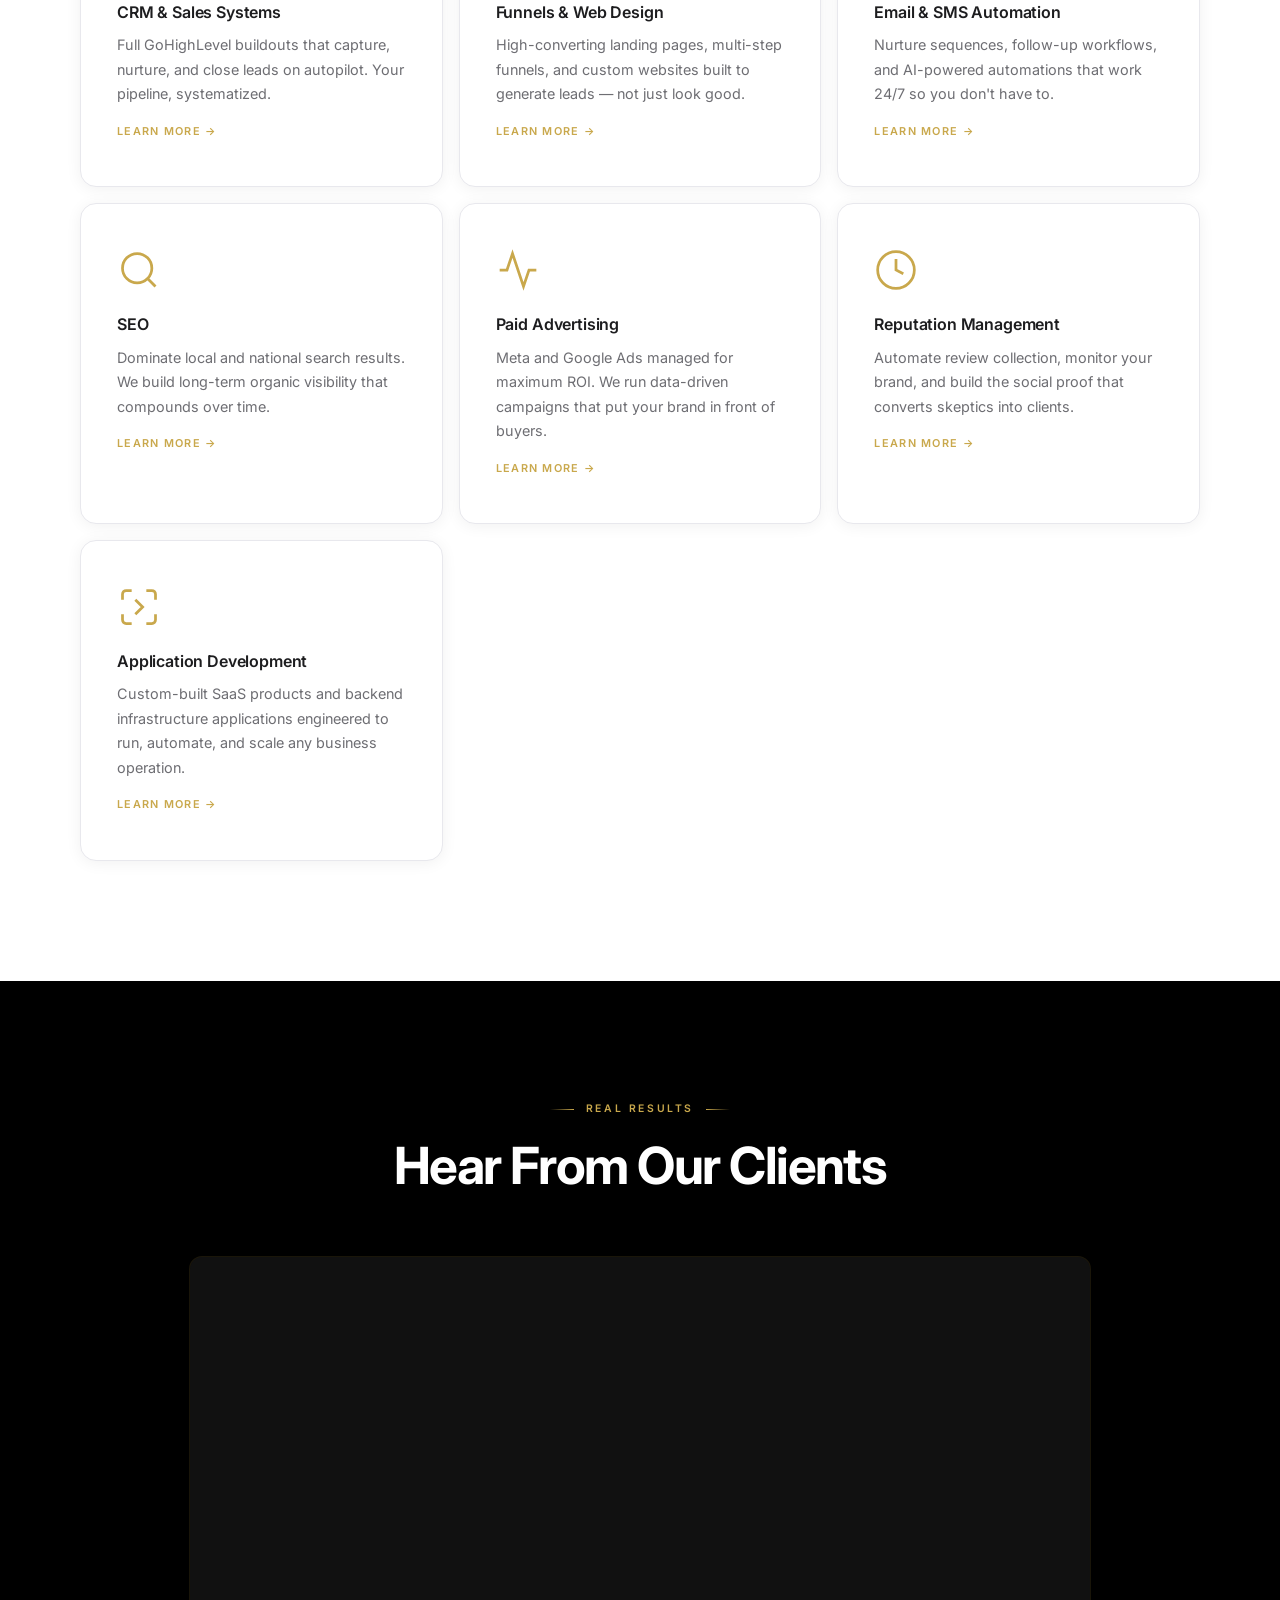
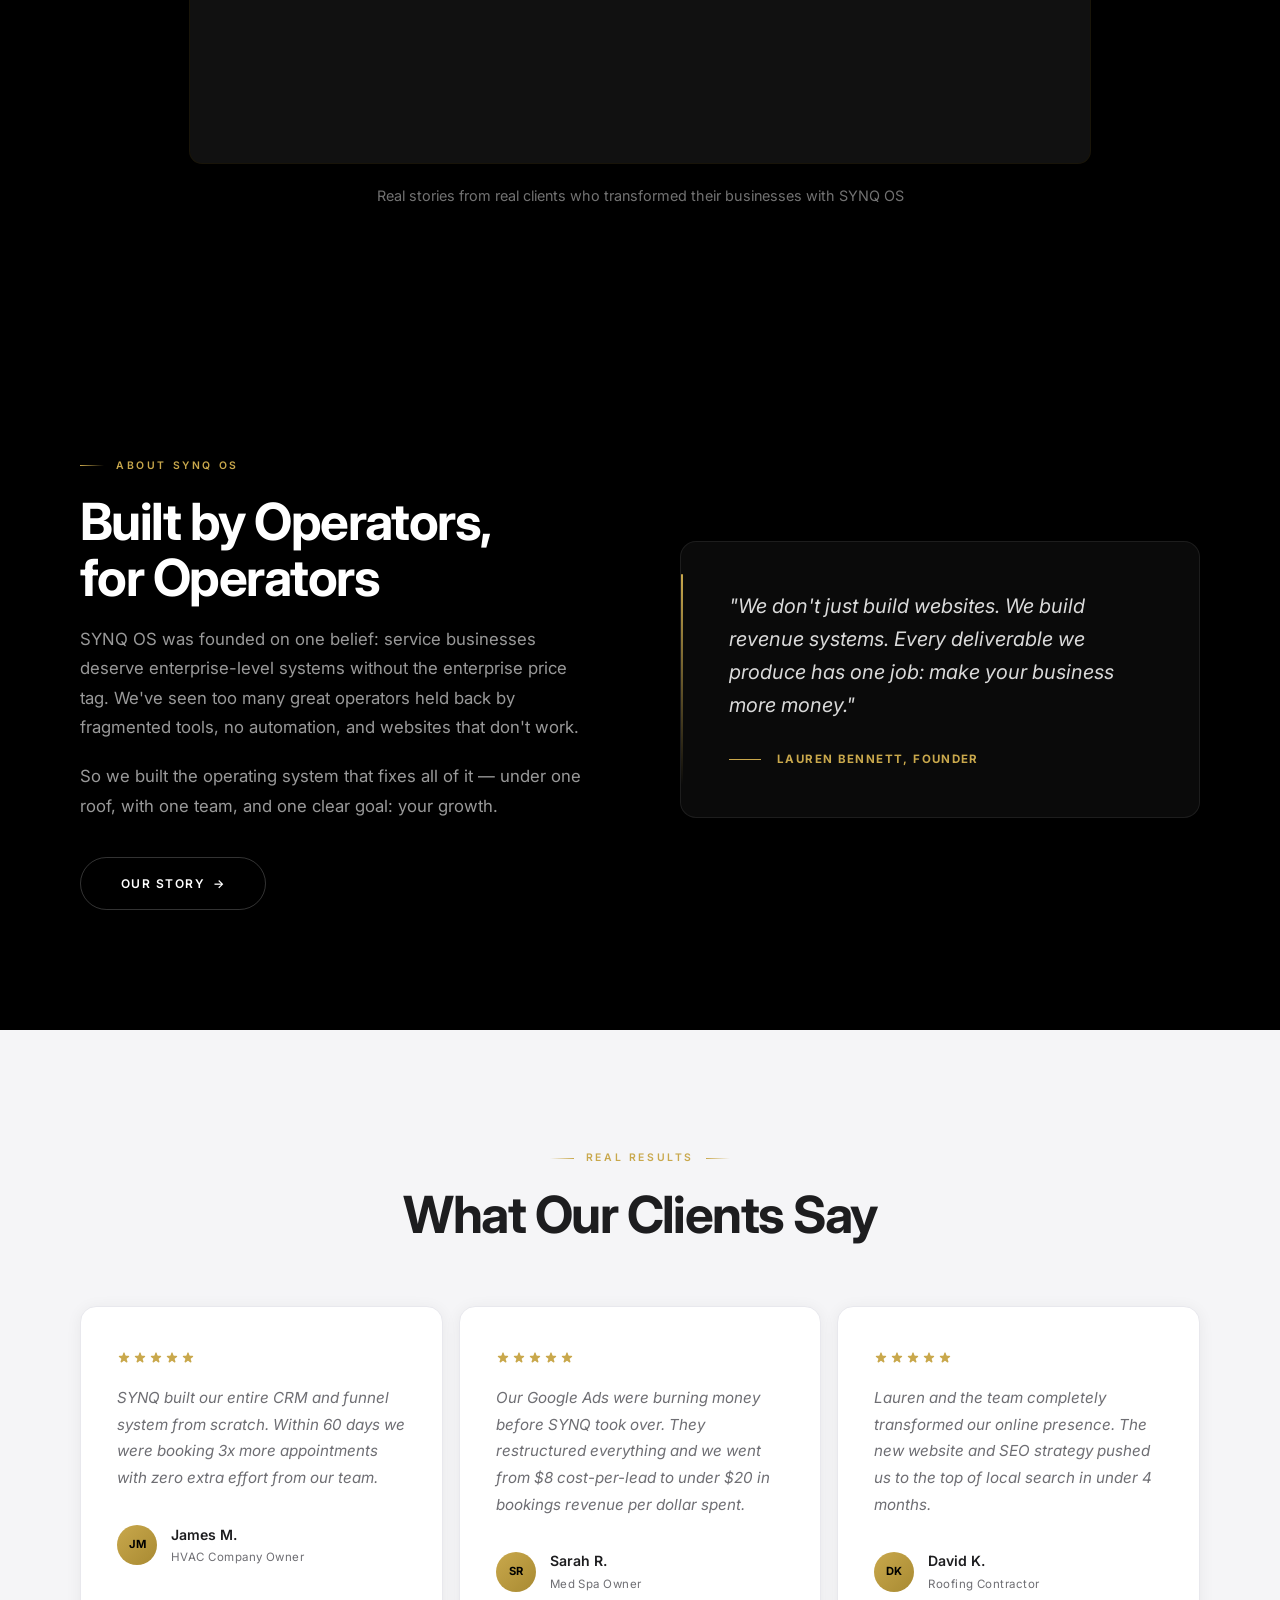
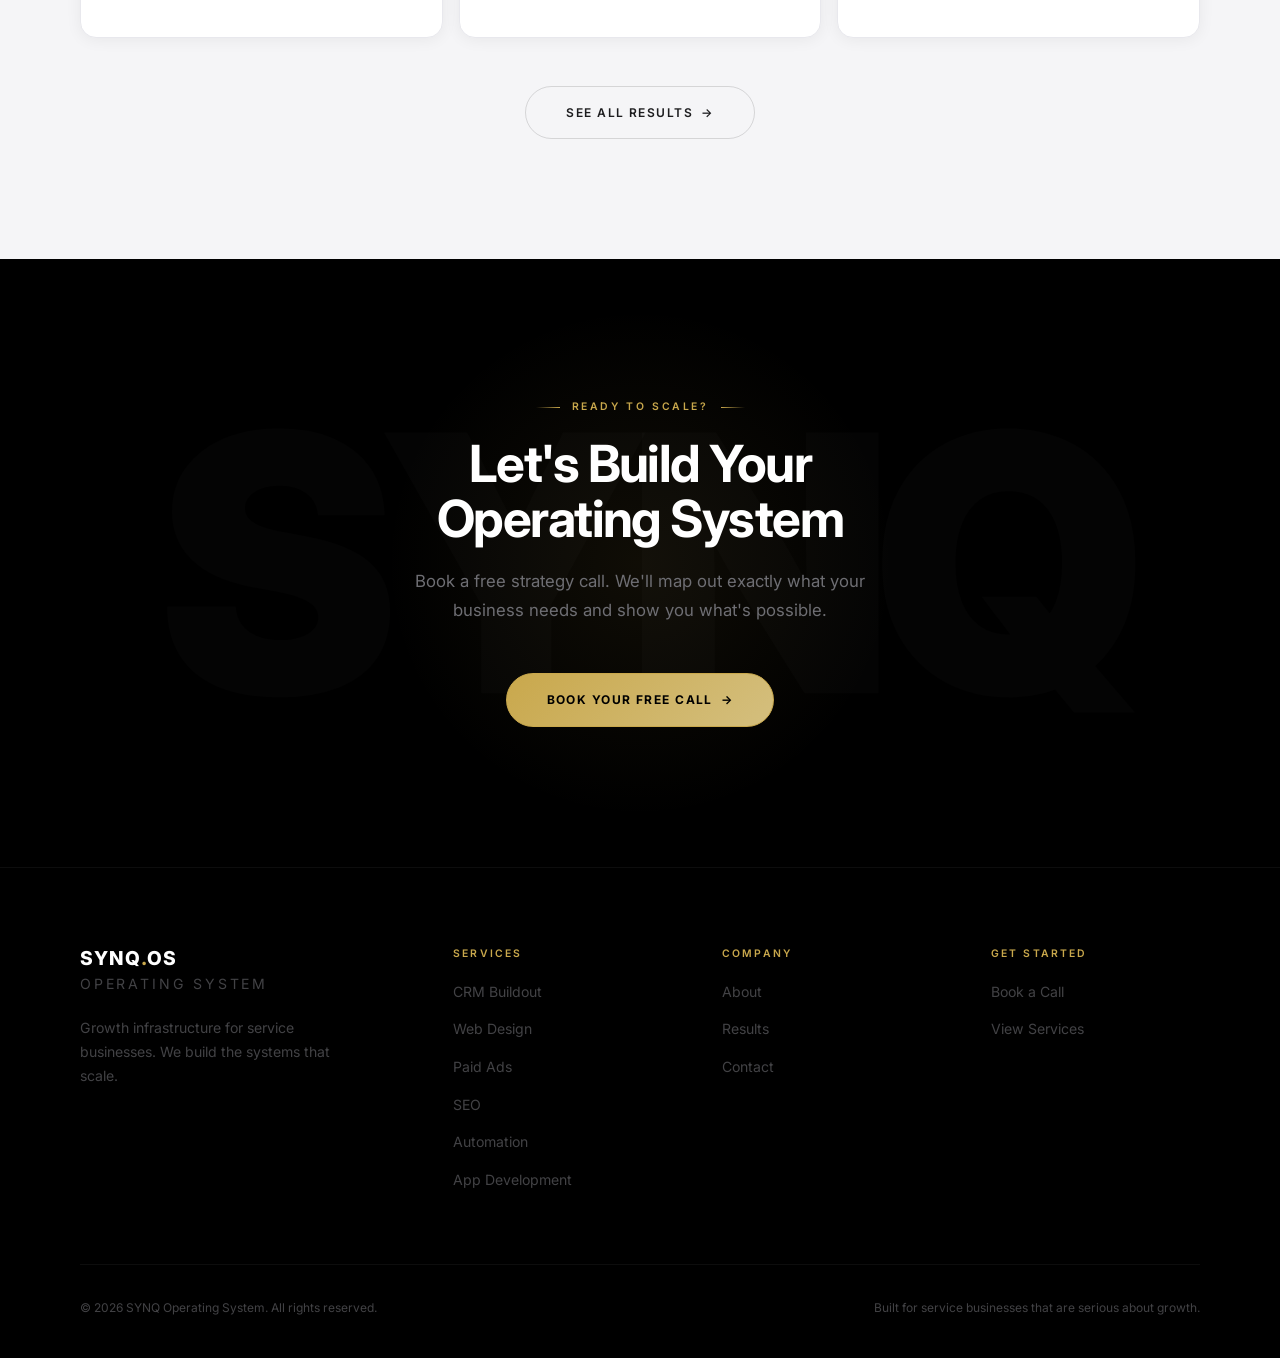
==== commit 231faa5c: "Move VSL into hero, remove SaaS graphics, replace growth section with testimonial video - Moved VSL " ====
--- a/index.html
+++ b/index.html
@@ -47,6 +47,11 @@
         <a href="contact.html" class="btn btn--gold">Book a Strategy Call <span class="btn__arrow">→</span></a>
         <a href="services.html" class="btn btn--outline" style="color:#fff;border-color:rgba(255,255,255,.2);">See Our Services</a>
       </div>
+      <div class="shader-hero__vsl shader-hero__fade-in shader-hero__delay-5">
+        <div class="vsl-embed">
+          <iframe src="" frameborder="0" allow="accelerometer; autoplay; clipboard-write; encrypted-media; gyroscope; picture-in-picture" allowfullscreen placeholder="Add your VSL YouTube URL here"></iframe>
+        </div>
+      </div>
     </div>
   </section>
 
@@ -74,31 +79,6 @@
     </div>
   </div>
 
-  <!-- VSL SECTION -->
-  <section class="section section--dark vsl-section">
-    <div class="vsl-orb vsl-orb--1"></div>
-    <div class="vsl-orb vsl-orb--2"></div>
-    <div class="container">
-      <div class="vsl-header reveal">
-        <span class="label label--center">See It In Action</span>
-        <h2>See How We Build Growth Systems</h2>
-      </div>
-      <div class="vsl-card reveal-scale">
-        <div class="vsl-video" id="vslVideo">
-          <div class="vsl-video__play" id="vslPlayBtn">
-            <svg viewBox="0 0 24 24" fill="currentColor" width="48" height="48"><path d="M8 5v14l11-7z"/></svg>
-          </div>
-          <div class="vsl-video__iframe-wrap">
-            <!-- Replace src with your actual video URL when ready -->
-            <div class="vsl-video__placeholder">
-              <div class="vsl-video__grid-bg"></div>
-            </div>
-          </div>
-        </div>
-      </div>
-      <p class="vsl-subtext reveal">Watch how SYNQ OS transforms service businesses into scalable operations</p>
-    </div>
-  </section>
 
   <!-- SERVICES OVERVIEW -->
   <section class="section">
@@ -207,120 +187,18 @@
     </div>
   </section>
 
-  <!-- CLIENT GROWTH STORIES -->
-  <section class="section section--dark growth-section">
-    <div class="growth-orb growth-orb--1"></div>
-    <div class="growth-orb growth-orb--2"></div>
+  <!-- TESTIMONIALS VIDEO -->
+  <section class="section section--dark">
     <div class="container">
       <div class="testimonials-header reveal">
-        <span class="label label--center">Proof</span>
-        <h2>Client Growth Stories</h2>
-      </div>
-      <div class="growth-grid stagger-children" id="growthGrid">
-
-        <div class="growth-card">
-          <div class="growth-card__industry">HVAC Company</div>
-          <div class="growth-card__metrics">
-            <div class="growth-card__metric">
-              <div class="growth-card__metric-label">Revenue</div>
-              <div class="growth-card__metric-before">$180K</div>
-              <div class="growth-card__metric-arrow">
-                <svg viewBox="0 0 24 24" fill="none" stroke="currentColor" stroke-width="2"><path d="M5 12h14M12 5l7 7-7 7"/></svg>
-              </div>
-              <div class="growth-card__metric-after"><span data-target="520" data-prefix="$" data-suffix="K">$0K</span></div>
-            </div>
-            <div class="growth-card__metric">
-              <div class="growth-card__metric-label">Leads / Month</div>
-              <div class="growth-card__metric-before">12/mo</div>
-              <div class="growth-card__metric-arrow">
-                <svg viewBox="0 0 24 24" fill="none" stroke="currentColor" stroke-width="2"><path d="M5 12h14M12 5l7 7-7 7"/></svg>
-              </div>
-              <div class="growth-card__metric-after"><span data-target="47" data-suffix="/mo">0/mo</span></div>
-            </div>
-          </div>
-          <div class="growth-card__chart">
-            <svg viewBox="0 0 200 40" class="growth-card__chart-svg"><path d="M0 35 Q30 32 50 28 T100 18 T150 8 T200 2" fill="none" stroke="var(--gold)" stroke-width="2"/><path d="M0 35 Q30 32 50 28 T100 18 T150 8 T200 2 V40 H0 Z" fill="url(#goldGradDown)" opacity="0.15"/><defs><linearGradient id="goldGradDown" x1="0" y1="0" x2="0" y2="1"><stop offset="0%" stop-color="var(--gold)"/><stop offset="100%" stop-color="transparent"/></linearGradient></defs></svg>
-          </div>
-        </div>
-
-        <div class="growth-card">
-          <div class="growth-card__industry">Med Spa</div>
-          <div class="growth-card__metrics">
-            <div class="growth-card__metric">
-              <div class="growth-card__metric-label">Ad Spend ROI</div>
-              <div class="growth-card__metric-before">2x</div>
-              <div class="growth-card__metric-arrow">
-                <svg viewBox="0 0 24 24" fill="none" stroke="currentColor" stroke-width="2"><path d="M5 12h14M12 5l7 7-7 7"/></svg>
-              </div>
-              <div class="growth-card__metric-after"><span data-target="8" data-suffix=".4x">0.4x</span></div>
-            </div>
-            <div class="growth-card__metric">
-              <div class="growth-card__metric-label">Bookings</div>
-              <div class="growth-card__metric-before">Baseline</div>
-              <div class="growth-card__metric-arrow">
-                <svg viewBox="0 0 24 24" fill="none" stroke="currentColor" stroke-width="2"><path d="M5 12h14M12 5l7 7-7 7"/></svg>
-              </div>
-              <div class="growth-card__metric-after"><span data-target="312" data-prefix="+" data-suffix="%">+0%</span></div>
-            </div>
-          </div>
-          <div class="growth-card__chart">
-            <svg viewBox="0 0 200 40" class="growth-card__chart-svg"><path d="M0 38 Q40 35 70 25 T130 12 T200 3" fill="none" stroke="var(--gold)" stroke-width="2"/><path d="M0 38 Q40 35 70 25 T130 12 T200 3 V40 H0 Z" fill="url(#goldGradDown2)" opacity="0.15"/><defs><linearGradient id="goldGradDown2" x1="0" y1="0" x2="0" y2="1"><stop offset="0%" stop-color="var(--gold)"/><stop offset="100%" stop-color="transparent"/></linearGradient></defs></svg>
-          </div>
-        </div>
-
-        <div class="growth-card">
-          <div class="growth-card__industry">Roofing Contractor</div>
-          <div class="growth-card__metrics">
-            <div class="growth-card__metric">
-              <div class="growth-card__metric-label">Google Rankings</div>
-              <div class="growth-card__metric-before">Page 5</div>
-              <div class="growth-card__metric-arrow">
-                <svg viewBox="0 0 24 24" fill="none" stroke="currentColor" stroke-width="2"><path d="M5 12h14M12 5l7 7-7 7"/></svg>
-              </div>
-              <div class="growth-card__metric-after"><span data-target="1" data-prefix="#">#0</span></div>
-            </div>
-            <div class="growth-card__metric">
-              <div class="growth-card__metric-label">Organic Traffic</div>
-              <div class="growth-card__metric-before">Baseline</div>
-              <div class="growth-card__metric-arrow">
-                <svg viewBox="0 0 24 24" fill="none" stroke="currentColor" stroke-width="2"><path d="M5 12h14M12 5l7 7-7 7"/></svg>
-              </div>
-              <div class="growth-card__metric-after"><span data-target="640" data-prefix="+" data-suffix="%">+0%</span></div>
-            </div>
-          </div>
-          <div class="growth-card__chart">
-            <svg viewBox="0 0 200 40" class="growth-card__chart-svg"><path d="M0 36 Q50 34 80 22 T160 6 T200 2" fill="none" stroke="var(--gold)" stroke-width="2"/><path d="M0 36 Q50 34 80 22 T160 6 T200 2 V40 H0 Z" fill="url(#goldGradDown3)" opacity="0.15"/><defs><linearGradient id="goldGradDown3" x1="0" y1="0" x2="0" y2="1"><stop offset="0%" stop-color="var(--gold)"/><stop offset="100%" stop-color="transparent"/></linearGradient></defs></svg>
-          </div>
-        </div>
-
-        <div class="growth-card">
-          <div class="growth-card__industry">Plumbing Company</div>
-          <div class="growth-card__metrics">
-            <div class="growth-card__metric">
-              <div class="growth-card__metric-label">Response Time</div>
-              <div class="growth-card__metric-before">4 hrs</div>
-              <div class="growth-card__metric-arrow">
-                <svg viewBox="0 0 24 24" fill="none" stroke="currentColor" stroke-width="2"><path d="M5 12h14M12 5l7 7-7 7"/></svg>
-              </div>
-              <div class="growth-card__metric-after"><span data-target="2" data-suffix=" min">0 min</span></div>
-            </div>
-            <div class="growth-card__metric">
-              <div class="growth-card__metric-label">Close Rate</div>
-              <div class="growth-card__metric-before">18%</div>
-              <div class="growth-card__metric-arrow">
-                <svg viewBox="0 0 24 24" fill="none" stroke="currentColor" stroke-width="2"><path d="M5 12h14M12 5l7 7-7 7"/></svg>
-              </div>
-              <div class="growth-card__metric-after"><span data-target="42" data-suffix="%">0%</span></div>
-            </div>
-          </div>
-          <div class="growth-card__chart">
-            <svg viewBox="0 0 200 40" class="growth-card__chart-svg"><path d="M0 37 Q35 30 65 20 T140 8 T200 4" fill="none" stroke="var(--gold)" stroke-width="2"/><path d="M0 37 Q35 30 65 20 T140 8 T200 4 V40 H0 Z" fill="url(#goldGradDown4)" opacity="0.15"/><defs><linearGradient id="goldGradDown4" x1="0" y1="0" x2="0" y2="1"><stop offset="0%" stop-color="var(--gold)"/><stop offset="100%" stop-color="transparent"/></linearGradient></defs></svg>
-          </div>
-        </div>
-
-      </div>
-      <div style="text-align:center;margin-top:48px;" class="reveal">
-        <a href="results.html" class="btn btn--gold">See All Results <span class="btn__arrow">&rarr;</span></a>
+        <span class="label label--center">Real Results</span>
+        <h2>Hear From Our Clients</h2>
+      </div>
+      <div class="video-testimonial reveal">
+        <div class="video-testimonial__embed">
+          <iframe src="" frameborder="0" allow="accelerometer; autoplay; clipboard-write; encrypted-media; gyroscope; picture-in-picture" allowfullscreen></iframe>
+        </div>
+        <p class="video-testimonial__caption">Real stories from real clients who transformed their businesses with SYNQ OS</p>
       </div>
     </div>
   </section>
@@ -336,57 +214,11 @@
           <p style="margin-bottom:36px;">So we built the operating system that fixes all of it — under one roof, with one team, and one clear goal: your growth.</p>
           <a href="about.html" class="btn btn--ghost">Our Story <span class="btn__arrow">→</span></a>
         </div>
-        <div class="about-strip__right reveal-right">
-          <p class="about-strip__quote-text" style="font-style:italic;font-size:1.25rem;line-height:1.65;color:rgba(255,255,255,.85);margin-bottom:28px;">"We don't just build websites. We build revenue systems. Every deliverable we produce has one job: make your business more money."</p>
-          <div class="about-strip__quote-author" style="margin-bottom:48px;">
+        <div class="about-strip__quote reveal-right">
+          <p class="about-strip__quote-text">"We don't just build websites. We build revenue systems. Every deliverable we produce has one job: make your business more money."</p>
+          <div class="about-strip__quote-author">
             <div class="about-strip__quote-line"></div>
             <span class="about-strip__quote-name">Lauren Bennett, Founder</span>
-          </div>
-          <!-- SaaS Dashboard Mockup -->
-          <div class="dashboard-mockup">
-            <div class="dashboard-mockup__bar">
-              <div class="dashboard-mockup__dots">
-                <span></span><span></span><span></span>
-              </div>
-              <div class="dashboard-mockup__title">SYNQ OS Dashboard</div>
-            </div>
-            <div class="dashboard-mockup__body">
-              <div class="dashboard-mockup__sidebar">
-                <div class="dashboard-mockup__nav-item dashboard-mockup__nav-item--active"></div>
-                <div class="dashboard-mockup__nav-item"></div>
-                <div class="dashboard-mockup__nav-item"></div>
-                <div class="dashboard-mockup__nav-item"></div>
-                <div class="dashboard-mockup__nav-item"></div>
-              </div>
-              <div class="dashboard-mockup__main">
-                <div class="dashboard-mockup__stats-row">
-                  <div class="dashboard-mockup__stat-box">
-                    <div class="dashboard-mockup__stat-label"></div>
-                    <div class="dashboard-mockup__stat-value" style="width:40%;background:var(--gold);"></div>
-                  </div>
-                  <div class="dashboard-mockup__stat-box">
-                    <div class="dashboard-mockup__stat-label"></div>
-                    <div class="dashboard-mockup__stat-value" style="width:65%;background:var(--gold-light);"></div>
-                  </div>
-                  <div class="dashboard-mockup__stat-box">
-                    <div class="dashboard-mockup__stat-label"></div>
-                    <div class="dashboard-mockup__stat-value" style="width:80%;background:var(--gold);"></div>
-                  </div>
-                </div>
-                <div class="dashboard-mockup__chart">
-                  <svg viewBox="0 0 300 60" class="dashboard-mockup__chart-svg">
-                    <path d="M0 55 Q30 50 60 42 T120 30 T180 18 T240 10 T300 5" fill="none" stroke="var(--gold)" stroke-width="2"/>
-                    <path d="M0 55 Q30 50 60 42 T120 30 T180 18 T240 10 T300 5 V60 H0 Z" fill="url(#dashGrad)" opacity="0.2"/>
-                    <defs><linearGradient id="dashGrad" x1="0" y1="0" x2="0" y2="1"><stop offset="0%" stop-color="var(--gold)"/><stop offset="100%" stop-color="transparent"/></linearGradient></defs>
-                  </svg>
-                </div>
-                <div class="dashboard-mockup__rows">
-                  <div class="dashboard-mockup__row"><span style="width:30%"></span><span style="width:50%"></span><span style="width:20%"></span></div>
-                  <div class="dashboard-mockup__row"><span style="width:25%"></span><span style="width:60%"></span><span style="width:15%"></span></div>
-                  <div class="dashboard-mockup__row"><span style="width:35%"></span><span style="width:40%"></span><span style="width:25%"></span></div>
-                </div>
-              </div>
-            </div>
           </div>
         </div>
       </div>
--- a/css/style.css
+++ b/css/style.css
@@ -1503,6 +1503,7 @@
 .shader-hero__delay-2 { animation-delay: 0.3s; }
 .shader-hero__delay-3 { animation-delay: 0.45s; }
 .shader-hero__delay-4 { animation-delay: 0.6s; }
+.shader-hero__delay-5 { animation-delay: 0.75s; }
 
 @keyframes shader-fade-up {
   from { opacity: 0; transform: translateY(24px); }
@@ -2279,152 +2280,65 @@
 }
 
 /* ===================================================
-   NEW SECTIONS — VSL, SaaS Graphics, Growth Cards,
-   Service Detail Pages, Dashboard Mockup
+   VSL Embed (Hero), Video Testimonial, Service Details
    =================================================== */
 
-/* --- SaaS Decorative Orbs (global) --- */
-.vsl-orb,
-.growth-orb {
-  position: absolute;
-  border-radius: 50%;
-  filter: blur(120px);
-  pointer-events: none;
-  z-index: 0;
-}
-
-.vsl-orb--1 {
-  width: 500px;
-  height: 500px;
-  background: radial-gradient(circle, rgba(201,168,76,0.12) 0%, transparent 70%);
-  top: -10%;
-  right: -10%;
-  animation: aurora-float 14s ease-in-out infinite;
-}
-
-.vsl-orb--2 {
-  width: 350px;
-  height: 350px;
-  background: radial-gradient(circle, rgba(201,168,76,0.08) 0%, transparent 70%);
-  bottom: -5%;
-  left: -5%;
-  animation: aurora-float 18s ease-in-out infinite 3s;
-}
-
-.growth-orb--1 {
-  width: 600px;
-  height: 600px;
-  background: radial-gradient(circle, rgba(201,168,76,0.1) 0%, transparent 70%);
-  top: -15%;
-  left: -10%;
-  animation: aurora-float 16s ease-in-out infinite;
-}
-
-.growth-orb--2 {
-  width: 400px;
-  height: 400px;
-  background: radial-gradient(circle, rgba(255,255,255,0.03) 0%, transparent 70%);
-  bottom: -10%;
-  right: -5%;
-  animation: aurora-float 20s ease-in-out infinite 5s;
-}
-
-/* --- VSL Section --- */
-.vsl-section {
-  text-align: center;
-  position: relative;
-  overflow: hidden;
-}
-
-.vsl-header {
-  margin-bottom: 48px;
-}
-
-.vsl-header h2 {
-  color: #fff;
-}
-
-.vsl-card {
-  max-width: 900px;
-  margin: 0 auto;
-  background: rgba(255,255,255,0.04);
-  border: 1px solid rgba(255,255,255,0.08);
-  border-radius: 20px;
-  padding: 12px;
-  backdrop-filter: blur(20px);
-  -webkit-backdrop-filter: blur(20px);
-  box-shadow: 0 8px 60px rgba(0,0,0,0.3), inset 0 1px 0 rgba(255,255,255,0.06);
-}
-
-.vsl-video {
+/* --- Hero VSL Embed --- */
+.shader-hero__vsl {
+  max-width: 800px;
+  margin: 40px auto 0;
+  width: 100%;
+}
+
+.vsl-embed {
   position: relative;
   width: 100%;
   padding-bottom: 56.25%; /* 16:9 */
   border-radius: 12px;
   overflow: hidden;
-  background: #0a0a0a;
-  cursor: pointer;
-}
-
-.vsl-video__placeholder {
+  background: #111;
+  box-shadow: 0 4px 30px rgba(0, 0, 0, 0.4);
+}
+
+.vsl-embed iframe {
   position: absolute;
-  inset: 0;
-  background: linear-gradient(135deg, #0a0a0a 0%, #111 50%, #0a0a0a 100%);
-}
-
-.vsl-video__grid-bg {
+  top: 0;
+  left: 0;
+  width: 100%;
+  height: 100%;
+  border: 0;
+}
+
+/* --- Video Testimonial Section --- */
+.video-testimonial {
+  max-width: 900px;
+  margin: 0 auto;
+}
+
+.video-testimonial__embed {
+  position: relative;
+  width: 100%;
+  padding-bottom: 56.25%; /* 16:9 */
+  border-radius: 12px;
+  overflow: hidden;
+  background: #111;
+  box-shadow: 0 4px 30px rgba(0, 0, 0, 0.3), 0 0 0 1px rgba(201, 168, 76, 0.15);
+}
+
+.video-testimonial__embed iframe {
   position: absolute;
-  inset: 0;
-  background-image: radial-gradient(rgba(201,168,76,0.06) 1px, transparent 1px);
-  background-size: 32px 32px;
-  mask-image: radial-gradient(ellipse at center, black 20%, transparent 70%);
-  -webkit-mask-image: radial-gradient(ellipse at center, black 20%, transparent 70%);
-}
-
-.vsl-video__iframe-wrap {
-  position: absolute;
-  inset: 0;
-}
-
-.vsl-video__play {
-  position: absolute;
-  top: 50%;
-  left: 50%;
-  transform: translate(-50%, -50%);
-  z-index: 5;
-  width: 80px;
-  height: 80px;
-  border-radius: 50%;
-  background: linear-gradient(135deg, var(--gold), var(--gold-light));
-  display: flex;
-  align-items: center;
-  justify-content: center;
-  color: #000;
-  box-shadow: 0 0 60px rgba(201,168,76,0.3), 0 0 120px rgba(201,168,76,0.1);
-  transition: all var(--transition);
-  cursor: pointer;
-}
-
-.vsl-video__play svg {
-  width: 32px;
-  height: 32px;
-  margin-left: 4px;
-}
-
-.vsl-video__play:hover {
-  transform: translate(-50%, -50%) scale(1.1);
-  box-shadow: 0 0 80px rgba(201,168,76,0.4), 0 0 160px rgba(201,168,76,0.15);
-}
-
-.vsl-video.playing .vsl-video__play {
-  opacity: 0;
-  pointer-events: none;
-}
-
-.vsl-subtext {
-  margin-top: 24px;
-  font-size: 0.95rem;
-  color: rgba(255,255,255,0.5) !important;
+  top: 0;
+  left: 0;
+  width: 100%;
+  height: 100%;
+  border: 0;
+}
+
+.video-testimonial__caption {
+  text-align: center;
+  color: rgba(255, 255, 255, 0.45) !important;
+  font-size: 0.9rem;
+  margin-top: 20px;
 }
 
 /* --- Service Card Link --- */
@@ -2471,323 +2385,6 @@
   color: var(--gold);
 }
 
-/* --- Client Growth Cards --- */
-.growth-section {
-  position: relative;
-  overflow: hidden;
-}
-
-.growth-grid {
-  display: grid;
-  grid-template-columns: repeat(2, 1fr);
-  gap: 16px;
-}
-
-.growth-card {
-  background: rgba(255,255,255,0.04);
-  border: 1px solid rgba(255,255,255,0.08);
-  border-radius: 16px;
-  padding: 36px 32px;
-  position: relative;
-  overflow: hidden;
-  transition: all var(--transition);
-}
-
-.growth-card:hover {
-  border-color: rgba(201,168,76,0.3);
-  transform: translateY(-4px);
-  box-shadow: 0 12px 40px rgba(0,0,0,0.2);
-}
-
-.growth-card__industry {
-  font-size: 0.65rem;
-  font-weight: 700;
-  letter-spacing: 0.2em;
-  text-transform: uppercase;
-  color: var(--gold);
-  margin-bottom: 24px;
-}
-
-.growth-card__metrics {
-  display: grid;
-  gap: 16px;
-  margin-bottom: 20px;
-}
-
-.growth-card__metric {
-  display: flex;
-  align-items: center;
-  gap: 12px;
-}
-
-.growth-card__metric-label {
-  font-size: 0.65rem;
-  font-weight: 500;
-  letter-spacing: 0.1em;
-  text-transform: uppercase;
-  color: rgba(255,255,255,0.4);
-  min-width: 100px;
-}
-
-.growth-card__metric-before {
-  font-size: 0.95rem;
-  font-weight: 500;
-  color: rgba(255,255,255,0.35);
-  min-width: 60px;
-  text-align: right;
-}
-
-.growth-card__metric-arrow {
-  width: 20px;
-  height: 20px;
-  color: var(--gold);
-  flex-shrink: 0;
-}
-
-.growth-card__metric-arrow svg {
-  width: 100%;
-  height: 100%;
-}
-
-.growth-card__metric-after {
-  font-size: 1.4rem;
-  font-weight: 800;
-  letter-spacing: -0.02em;
-  background: linear-gradient(135deg, var(--gold), var(--gold-light));
-  -webkit-background-clip: text;
-  background-clip: text;
-  -webkit-text-fill-color: transparent;
-}
-
-.growth-card__chart {
-  margin-top: 8px;
-  height: 40px;
-  opacity: 0.6;
-}
-
-.growth-card__chart-svg {
-  width: 100%;
-  height: 100%;
-}
-
-/* --- Dashboard Mockup --- */
-.dashboard-mockup {
-  background: #111;
-  border: 1px solid rgba(255,255,255,0.08);
-  border-radius: 12px;
-  overflow: hidden;
-  box-shadow: 0 8px 40px rgba(0,0,0,0.4);
-}
-
-.dashboard-mockup__bar {
-  display: flex;
-  align-items: center;
-  gap: 12px;
-  padding: 10px 16px;
-  background: rgba(255,255,255,0.04);
-  border-bottom: 1px solid rgba(255,255,255,0.06);
-}
-
-.dashboard-mockup__dots {
-  display: flex;
-  gap: 6px;
-}
-
-.dashboard-mockup__dots span {
-  width: 8px;
-  height: 8px;
-  border-radius: 50%;
-  background: rgba(255,255,255,0.12);
-}
-
-.dashboard-mockup__dots span:first-child { background: #ff5f57; }
-.dashboard-mockup__dots span:nth-child(2) { background: #ffbd2e; }
-.dashboard-mockup__dots span:nth-child(3) { background: #28c840; }
-
-.dashboard-mockup__title {
-  font-size: 0.6rem;
-  font-weight: 600;
-  letter-spacing: 0.15em;
-  text-transform: uppercase;
-  color: rgba(255,255,255,0.3);
-}
-
-.dashboard-mockup__body {
-  display: flex;
-  min-height: 180px;
-}
-
-.dashboard-mockup__sidebar {
-  width: 48px;
-  flex-shrink: 0;
-  background: rgba(255,255,255,0.02);
-  border-right: 1px solid rgba(255,255,255,0.04);
-  padding: 12px 8px;
-  display: flex;
-  flex-direction: column;
-  gap: 8px;
-}
-
-.dashboard-mockup__nav-item {
-  width: 100%;
-  height: 6px;
-  border-radius: 3px;
-  background: rgba(255,255,255,0.06);
-}
-
-.dashboard-mockup__nav-item--active {
-  background: var(--gold);
-  opacity: 0.6;
-}
-
-.dashboard-mockup__main {
-  flex: 1;
-  padding: 16px;
-  display: flex;
-  flex-direction: column;
-  gap: 12px;
-}
-
-.dashboard-mockup__stats-row {
-  display: flex;
-  gap: 8px;
-}
-
-.dashboard-mockup__stat-box {
-  flex: 1;
-  background: rgba(255,255,255,0.03);
-  border: 1px solid rgba(255,255,255,0.04);
-  border-radius: 6px;
-  padding: 10px;
-}
-
-.dashboard-mockup__stat-label {
-  width: 60%;
-  height: 4px;
-  border-radius: 2px;
-  background: rgba(255,255,255,0.08);
-  margin-bottom: 8px;
-}
-
-.dashboard-mockup__stat-value {
-  height: 6px;
-  border-radius: 3px;
-}
-
-.dashboard-mockup__chart {
-  height: 60px;
-  background: rgba(255,255,255,0.02);
-  border-radius: 6px;
-  padding: 8px;
-}
-
-.dashboard-mockup__chart-svg {
-  width: 100%;
-  height: 100%;
-}
-
-.dashboard-mockup__rows {
-  display: flex;
-  flex-direction: column;
-  gap: 6px;
-}
-
-.dashboard-mockup__row {
-  display: flex;
-  gap: 8px;
-}
-
-.dashboard-mockup__row span {
-  display: block;
-  height: 5px;
-  border-radius: 2px;
-  background: rgba(255,255,255,0.05);
-}
-
-/* --- SaaS Grid Dot Pattern (decorative bg for service overview) --- */
-.services-overview__grid {
-  position: relative;
-}
-
-.services-overview__grid::before {
-  content: '';
-  position: absolute;
-  inset: -40px;
-  background-image: radial-gradient(rgba(201,168,76,0.04) 1px, transparent 1px);
-  background-size: 40px 40px;
-  pointer-events: none;
-  mask-image: radial-gradient(ellipse at center, black 20%, transparent 60%);
-  -webkit-mask-image: radial-gradient(ellipse at center, black 20%, transparent 60%);
-  z-index: 0;
-}
-
-/* --- Glowing connector lines between service cards --- */
-.services-overview__grid::after {
-  content: '';
-  position: absolute;
-  top: 50%;
-  left: 5%;
-  right: 5%;
-  height: 1px;
-  background: linear-gradient(90deg, transparent, rgba(201,168,76,0.12), transparent);
-  pointer-events: none;
-  z-index: 0;
-}
-
-/* --- Floating abstract shapes for hero sections --- */
-.shader-hero::before {
-  content: '';
-  position: absolute;
-  top: 20%;
-  right: 5%;
-  width: 200px;
-  height: 200px;
-  border: 1px solid rgba(201,168,76,0.08);
-  border-radius: 50%;
-  pointer-events: none;
-  z-index: 1;
-  animation: float-shape 10s ease-in-out infinite;
-}
-
-.shader-hero::after {
-  content: '';
-  position: absolute;
-  bottom: 15%;
-  left: 8%;
-  width: 120px;
-  height: 120px;
-  border: 1px solid rgba(201,168,76,0.06);
-  transform: rotate(45deg);
-  pointer-events: none;
-  z-index: 1;
-  animation: float-shape 12s ease-in-out infinite 2s;
-}
-
-@keyframes float-shape {
-  0%, 100% { transform: translateY(0) rotate(0deg); opacity: 0.5; }
-  50% { transform: translateY(-20px) rotate(5deg); opacity: 1; }
-}
-
-/* --- Circuit/Node Graphics --- */
-.page-hero::after {
-  content: '';
-  position: absolute;
-  top: 50%;
-  right: 5%;
-  width: 240px;
-  height: 240px;
-  background:
-    radial-gradient(circle at 20% 20%, rgba(201,168,76,0.15) 2px, transparent 2px),
-    radial-gradient(circle at 80% 20%, rgba(201,168,76,0.1) 2px, transparent 2px),
-    radial-gradient(circle at 50% 50%, rgba(201,168,76,0.12) 2px, transparent 2px),
-    radial-gradient(circle at 20% 80%, rgba(201,168,76,0.1) 2px, transparent 2px),
-    radial-gradient(circle at 80% 80%, rgba(201,168,76,0.15) 2px, transparent 2px);
-  background-size: 100% 100%;
-  transform: translateY(-50%);
-  pointer-events: none;
-  z-index: 0;
-  opacity: 0.6;
-}
 
 /* --- Service Detail Page Styles --- */
 .service-detail__header {
@@ -2903,10 +2500,6 @@
 
 /* --- Responsive for New Sections --- */
 @media (max-width: 1024px) {
-  .growth-grid {
-    grid-template-columns: repeat(2, 1fr);
-  }
-
   .service-detail__grid {
     grid-template-columns: repeat(2, 1fr);
   }
@@ -2921,59 +2514,19 @@
 }
 
 @media (max-width: 768px) {
-  .growth-grid {
-    grid-template-columns: 1fr;
-  }
-
-  .growth-card__metric {
-    flex-wrap: wrap;
-    gap: 8px;
-  }
-
-  .growth-card__metric-label {
-    min-width: 100%;
-  }
-
-  .vsl-card {
-    padding: 8px;
-  }
-
-  .vsl-video__play {
-    width: 60px;
-    height: 60px;
-  }
-
-  .vsl-video__play svg {
-    width: 24px;
-    height: 24px;
-  }
-
   .service-detail__grid,
   .service-detail__steps,
   .service-detail__diff {
     grid-template-columns: 1fr;
   }
 
-  .dashboard-mockup__body {
-    min-height: 140px;
-  }
-
-  .dashboard-mockup__sidebar {
-    width: 36px;
-  }
-
   .service-item__learn-more {
     display: block;
     margin-left: 0;
     margin-top: 8px;
   }
 
-  .page-hero::after {
-    display: none;
-  }
-
-  .shader-hero::before,
-  .shader-hero::after {
-    display: none;
-  }
-}
+  .shader-hero__vsl {
+    margin-top: 28px;
+  }
+}
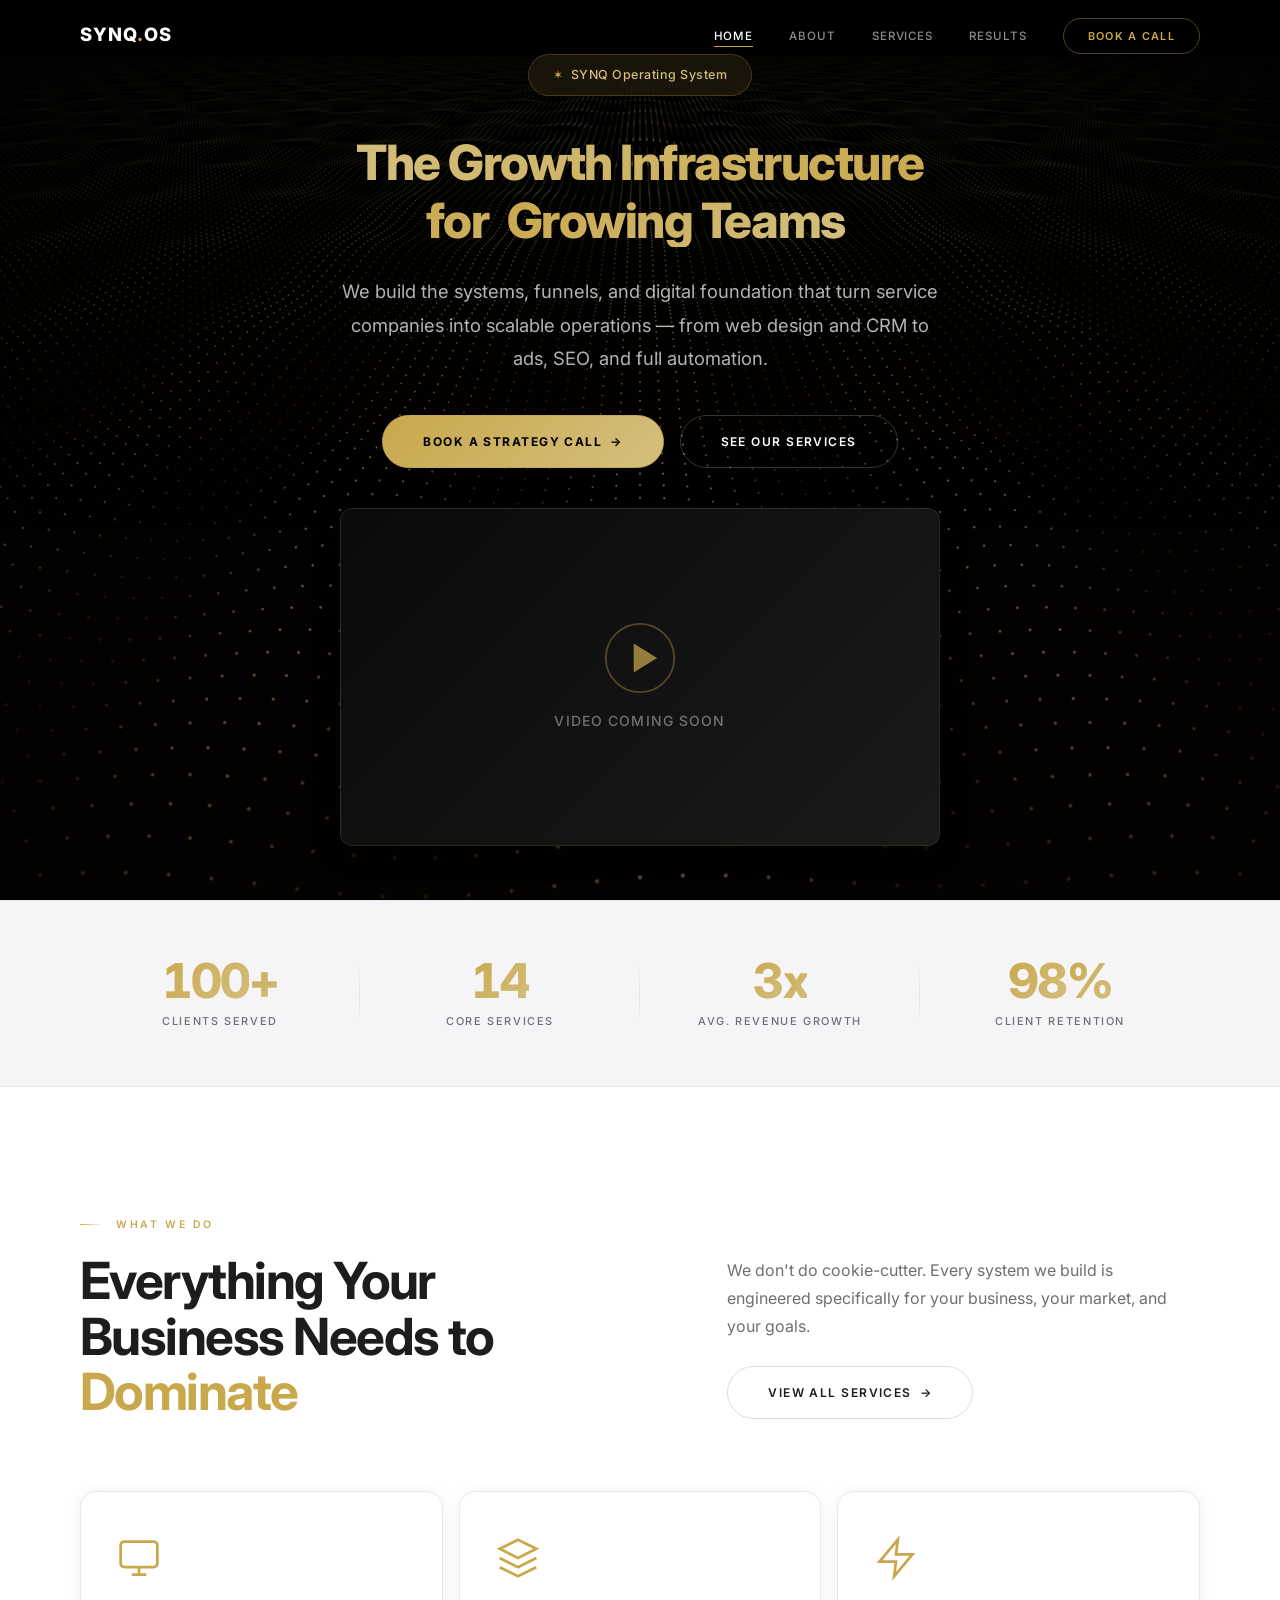
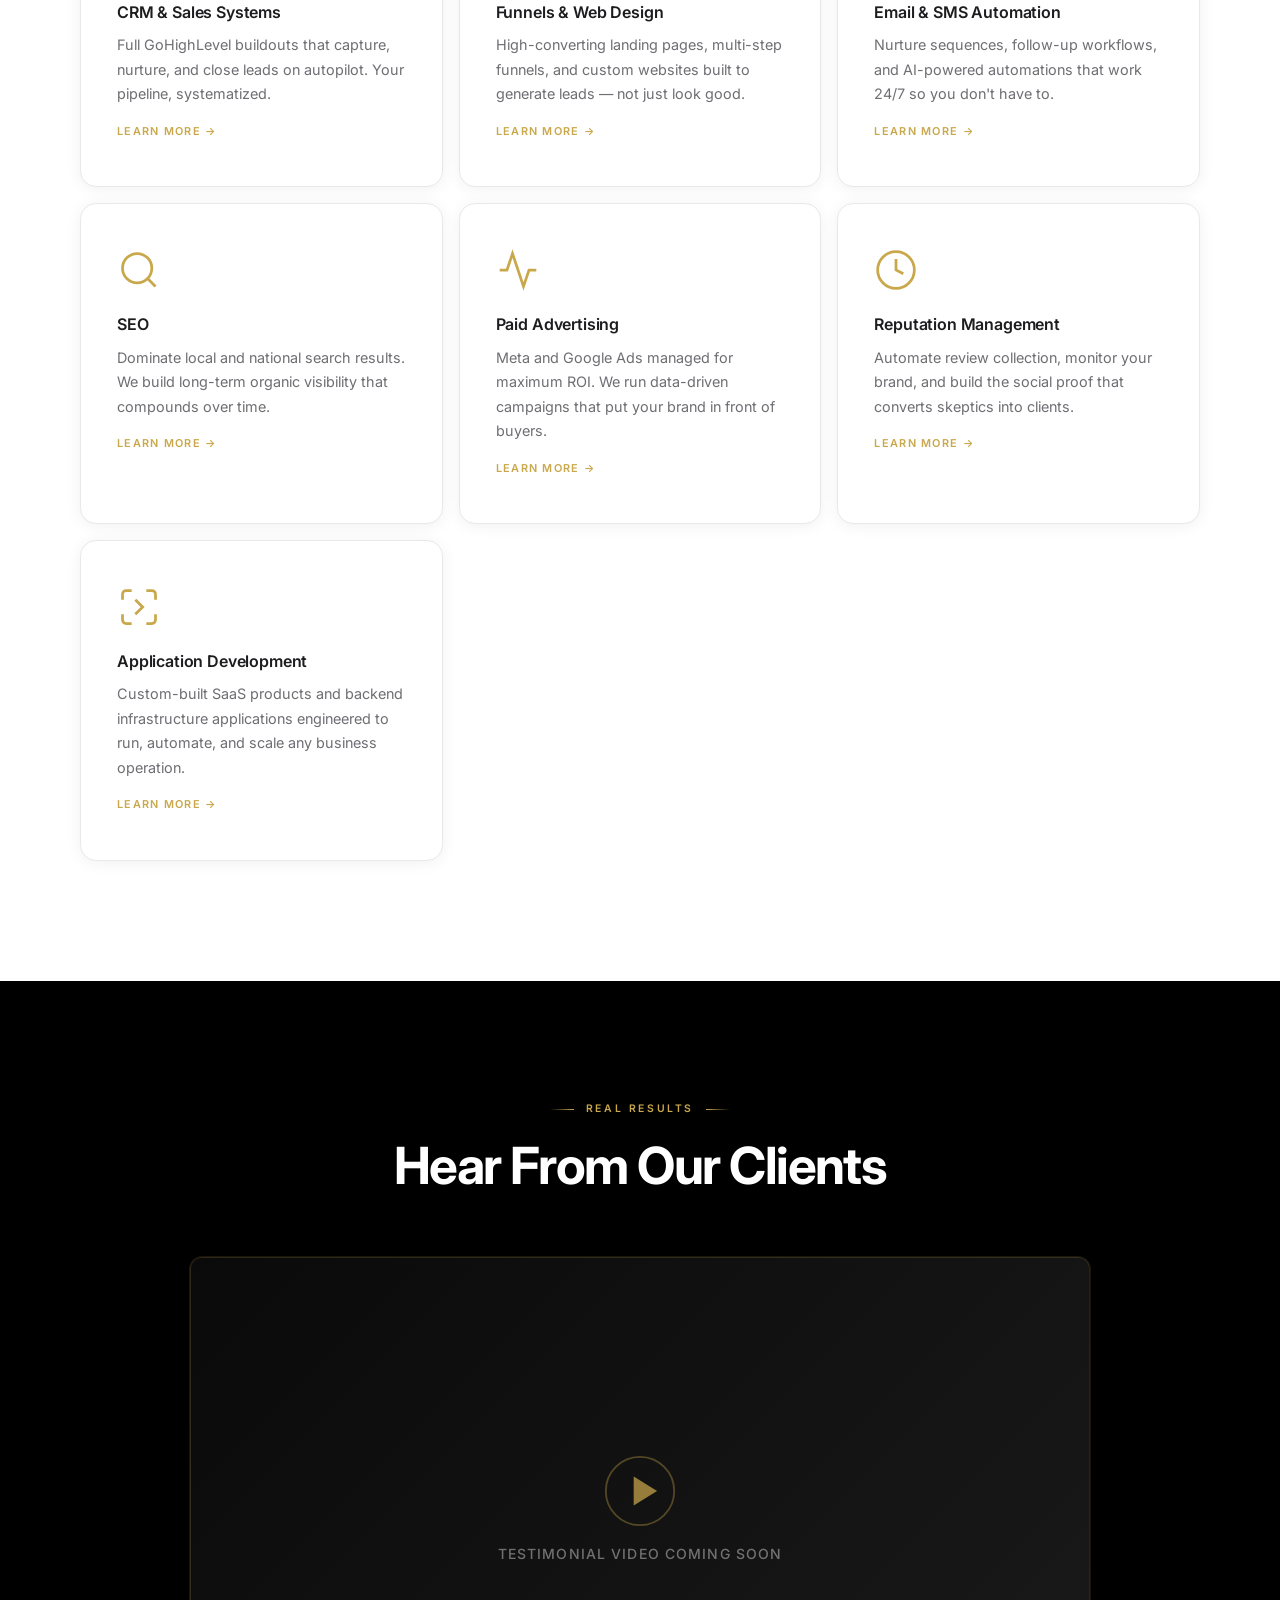
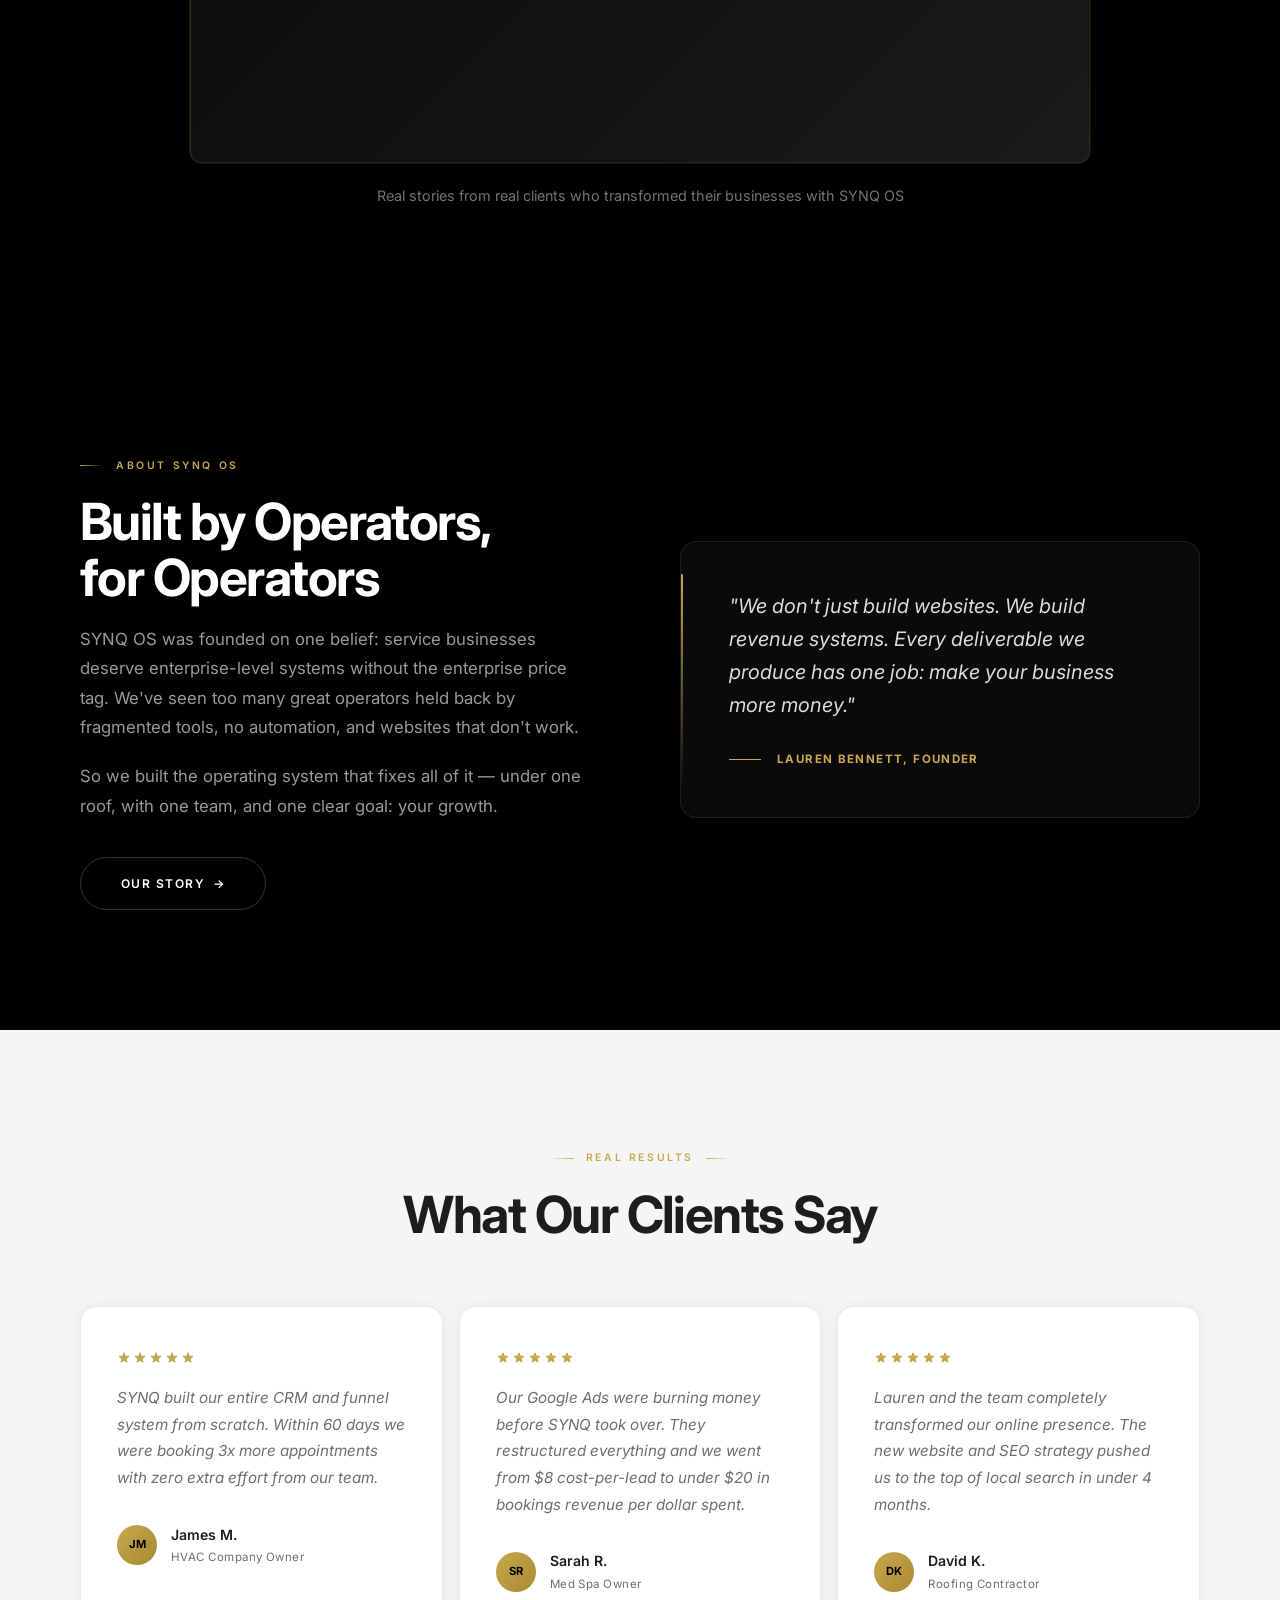
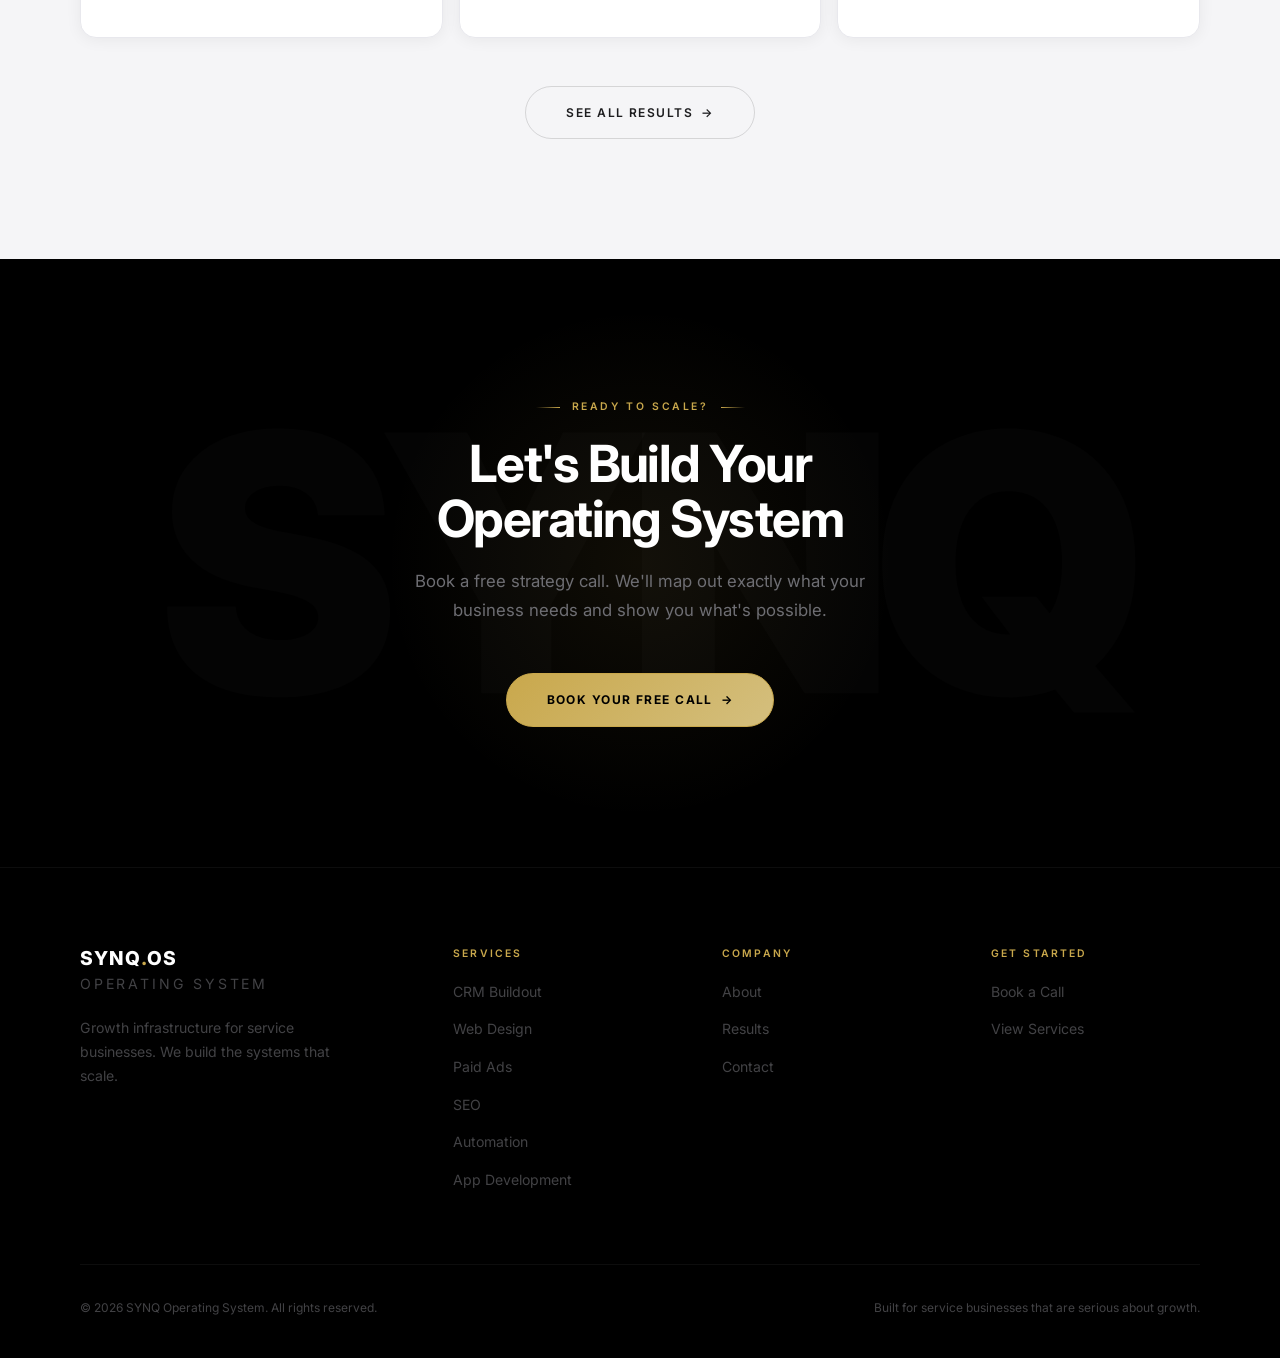
==== commit adcf8e5f: "Add styled placeholders for VSL and testimonial video sections Co-Authored-By: Claude Opus 4.6 (1M c" ====
--- a/index.html
+++ b/index.html
@@ -49,7 +49,13 @@
       </div>
       <div class="shader-hero__vsl shader-hero__fade-in shader-hero__delay-5">
         <div class="vsl-embed">
-          <iframe src="" frameborder="0" allow="accelerometer; autoplay; clipboard-write; encrypted-media; gyroscope; picture-in-picture" allowfullscreen placeholder="Add your VSL YouTube URL here"></iframe>
+          <div class="vsl-placeholder">
+            <svg class="vsl-placeholder__icon" viewBox="0 0 80 80" fill="none">
+              <circle cx="40" cy="40" r="38" stroke="rgba(201,168,76,0.4)" stroke-width="2"/>
+              <path d="M33 24v32l26-16z" fill="rgba(201,168,76,0.8)"/>
+            </svg>
+            <span class="vsl-placeholder__text">Video Coming Soon</span>
+          </div>
         </div>
       </div>
     </div>
@@ -196,7 +202,13 @@
       </div>
       <div class="video-testimonial reveal">
         <div class="video-testimonial__embed">
-          <iframe src="" frameborder="0" allow="accelerometer; autoplay; clipboard-write; encrypted-media; gyroscope; picture-in-picture" allowfullscreen></iframe>
+          <div class="vsl-placeholder">
+            <svg class="vsl-placeholder__icon" viewBox="0 0 80 80" fill="none">
+              <circle cx="40" cy="40" r="38" stroke="rgba(201,168,76,0.4)" stroke-width="2"/>
+              <path d="M33 24v32l26-16z" fill="rgba(201,168,76,0.8)"/>
+            </svg>
+            <span class="vsl-placeholder__text">Testimonial Video Coming Soon</span>
+          </div>
         </div>
         <p class="video-testimonial__caption">Real stories from real clients who transformed their businesses with SYNQ OS</p>
       </div>
--- a/css/style.css
+++ b/css/style.css
@@ -2309,6 +2309,41 @@
   border: 0;
 }
 
+.vsl-placeholder {
+  position: absolute;
+  top: 0;
+  left: 0;
+  width: 100%;
+  height: 100%;
+  display: flex;
+  flex-direction: column;
+  align-items: center;
+  justify-content: center;
+  background: linear-gradient(135deg, #0a0a0a 0%, #1a1a1a 100%);
+  border: 1px solid rgba(201, 168, 76, 0.15);
+  border-radius: 12px;
+  gap: 16px;
+}
+
+.vsl-placeholder__icon {
+  width: 72px;
+  height: 72px;
+  opacity: 0.9;
+  transition: transform 0.3s ease;
+}
+
+.vsl-placeholder:hover .vsl-placeholder__icon {
+  transform: scale(1.1);
+}
+
+.vsl-placeholder__text {
+  color: rgba(255, 255, 255, 0.4);
+  font-size: 0.875rem;
+  letter-spacing: 0.08em;
+  text-transform: uppercase;
+  font-weight: 500;
+}
+
 /* --- Video Testimonial Section --- */
 .video-testimonial {
   max-width: 900px;
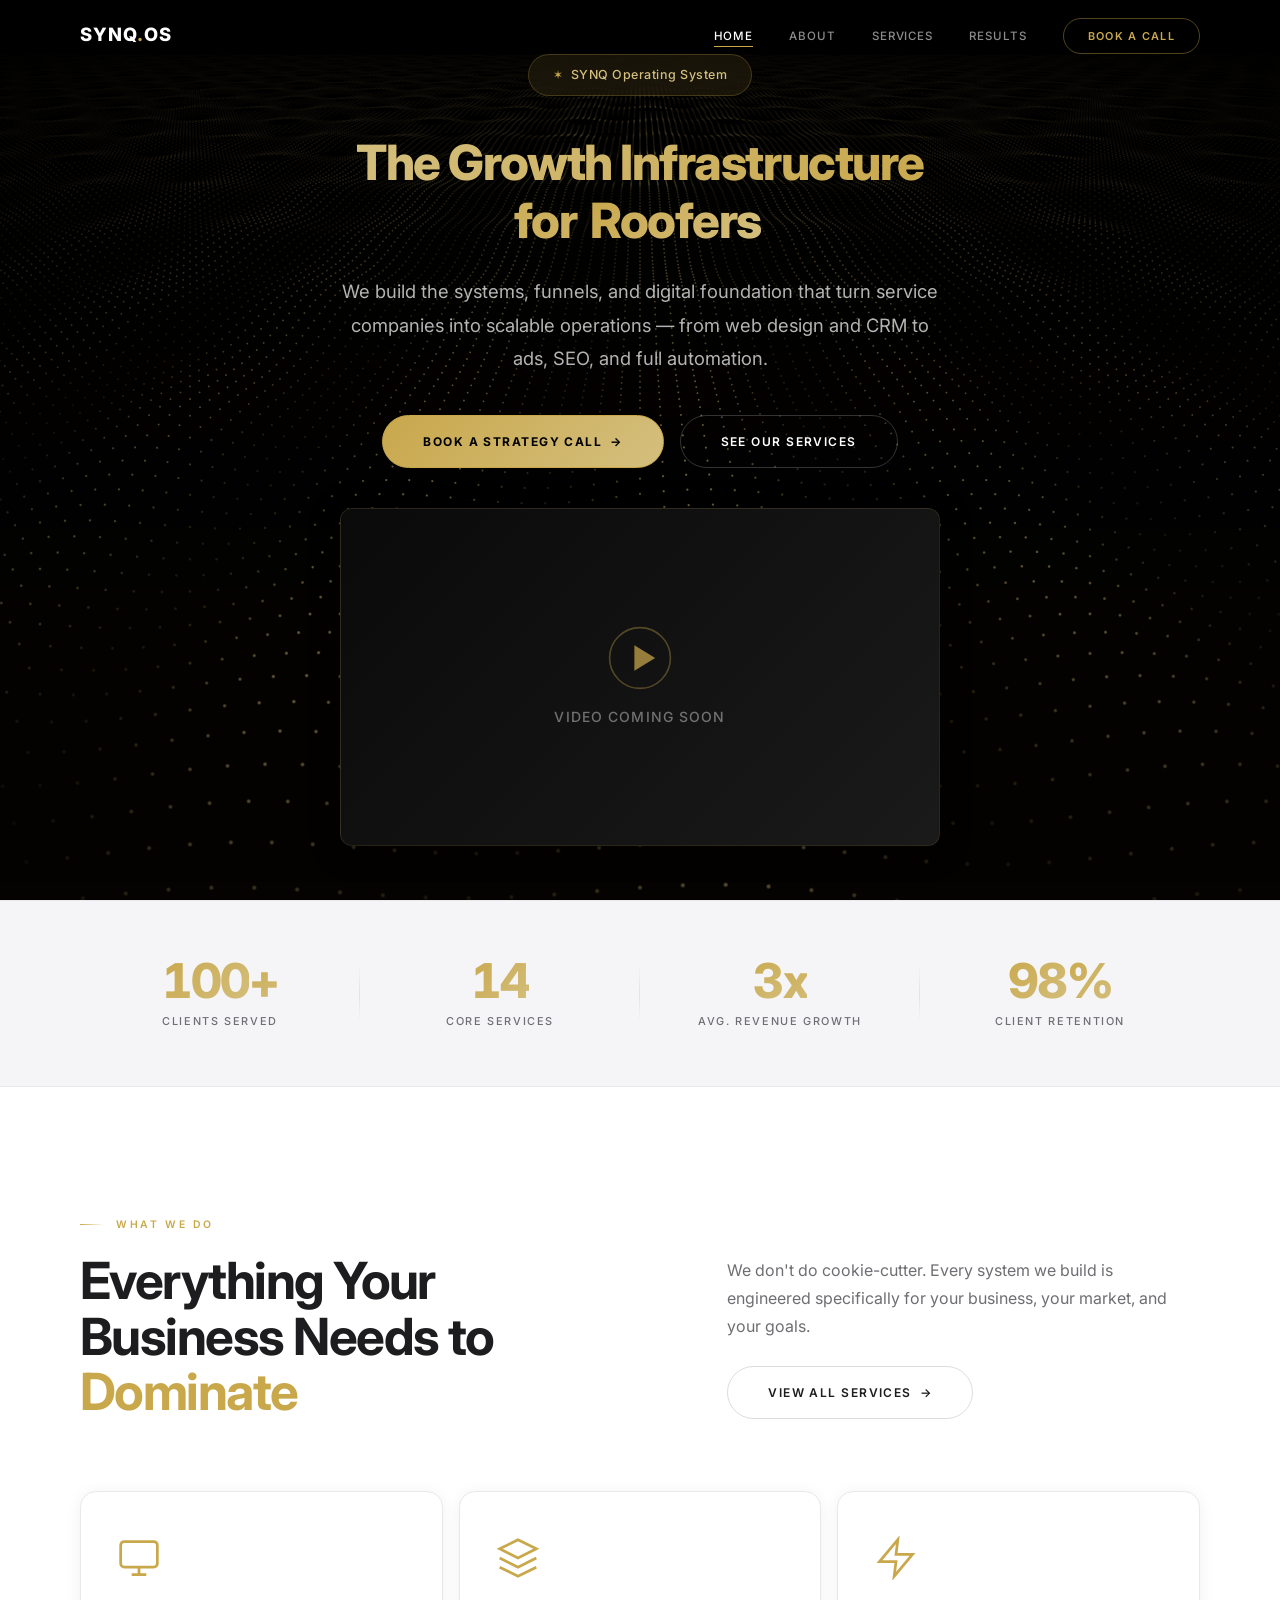
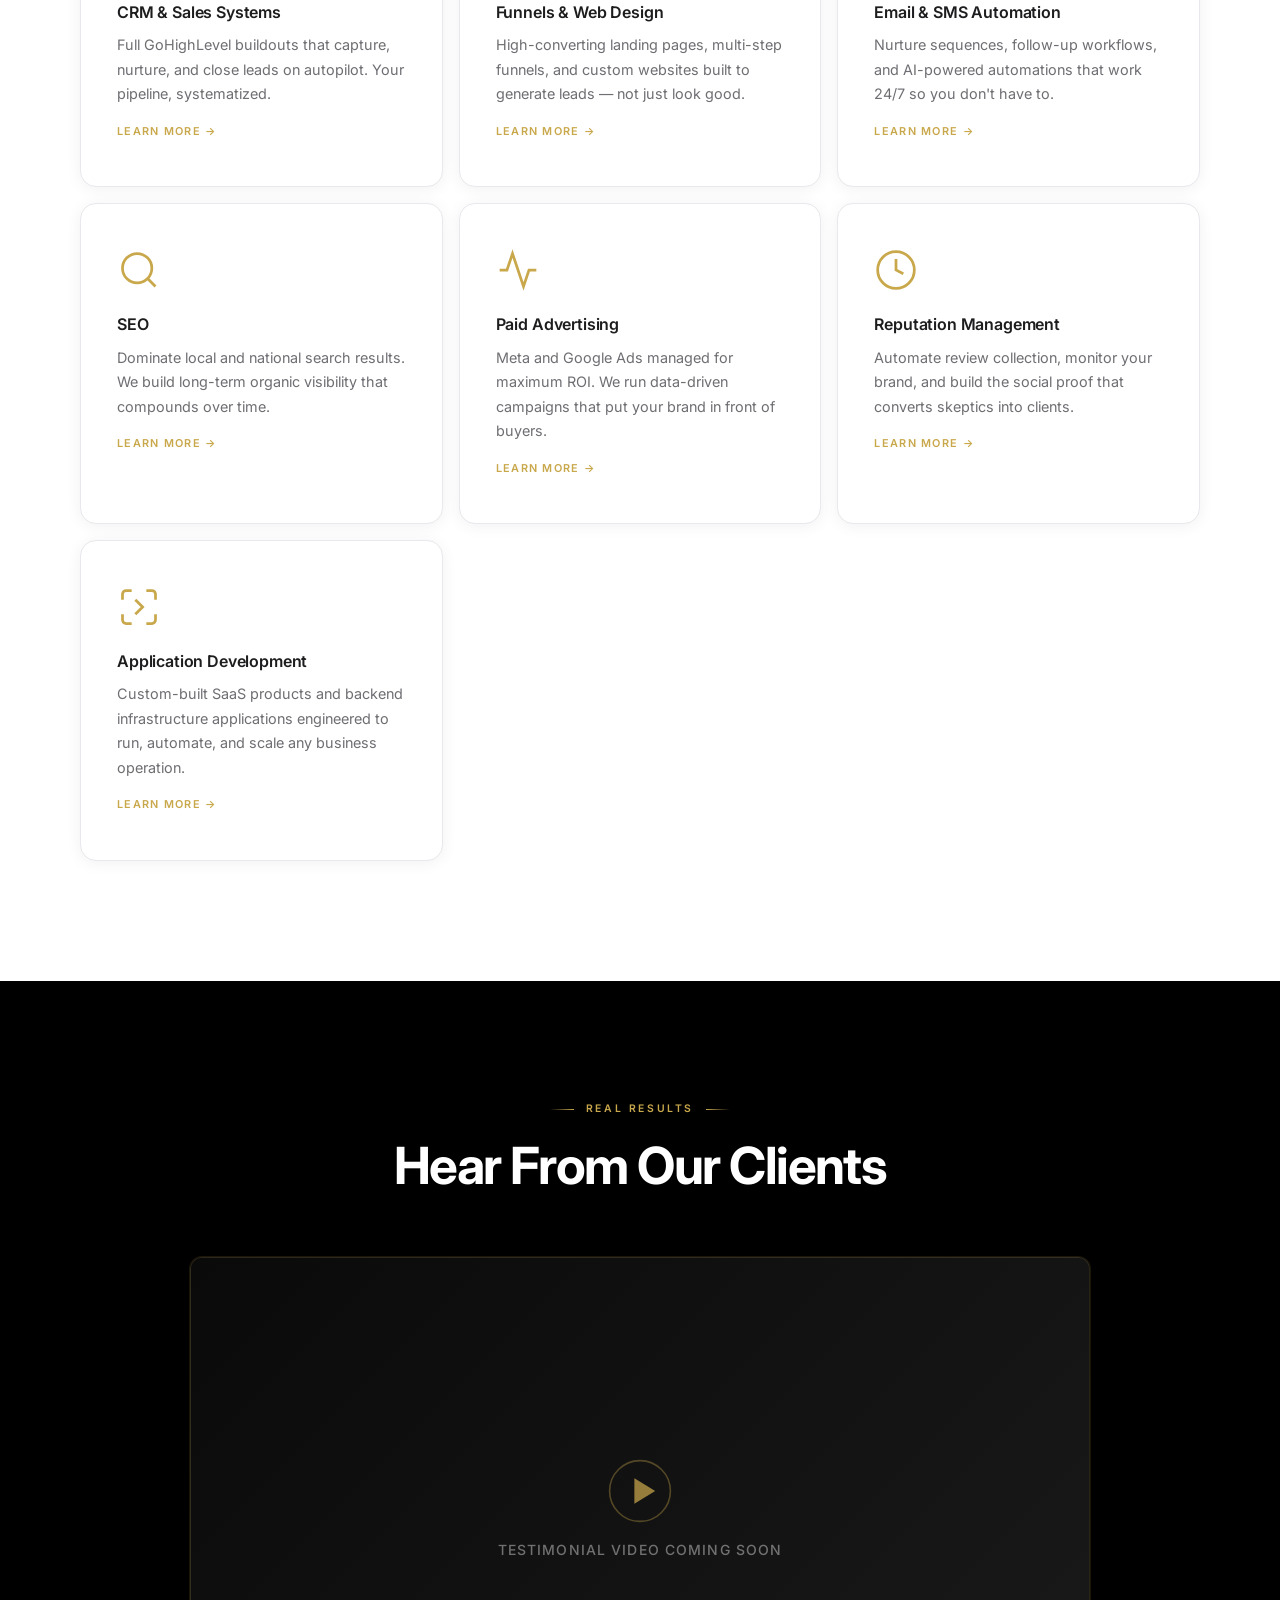
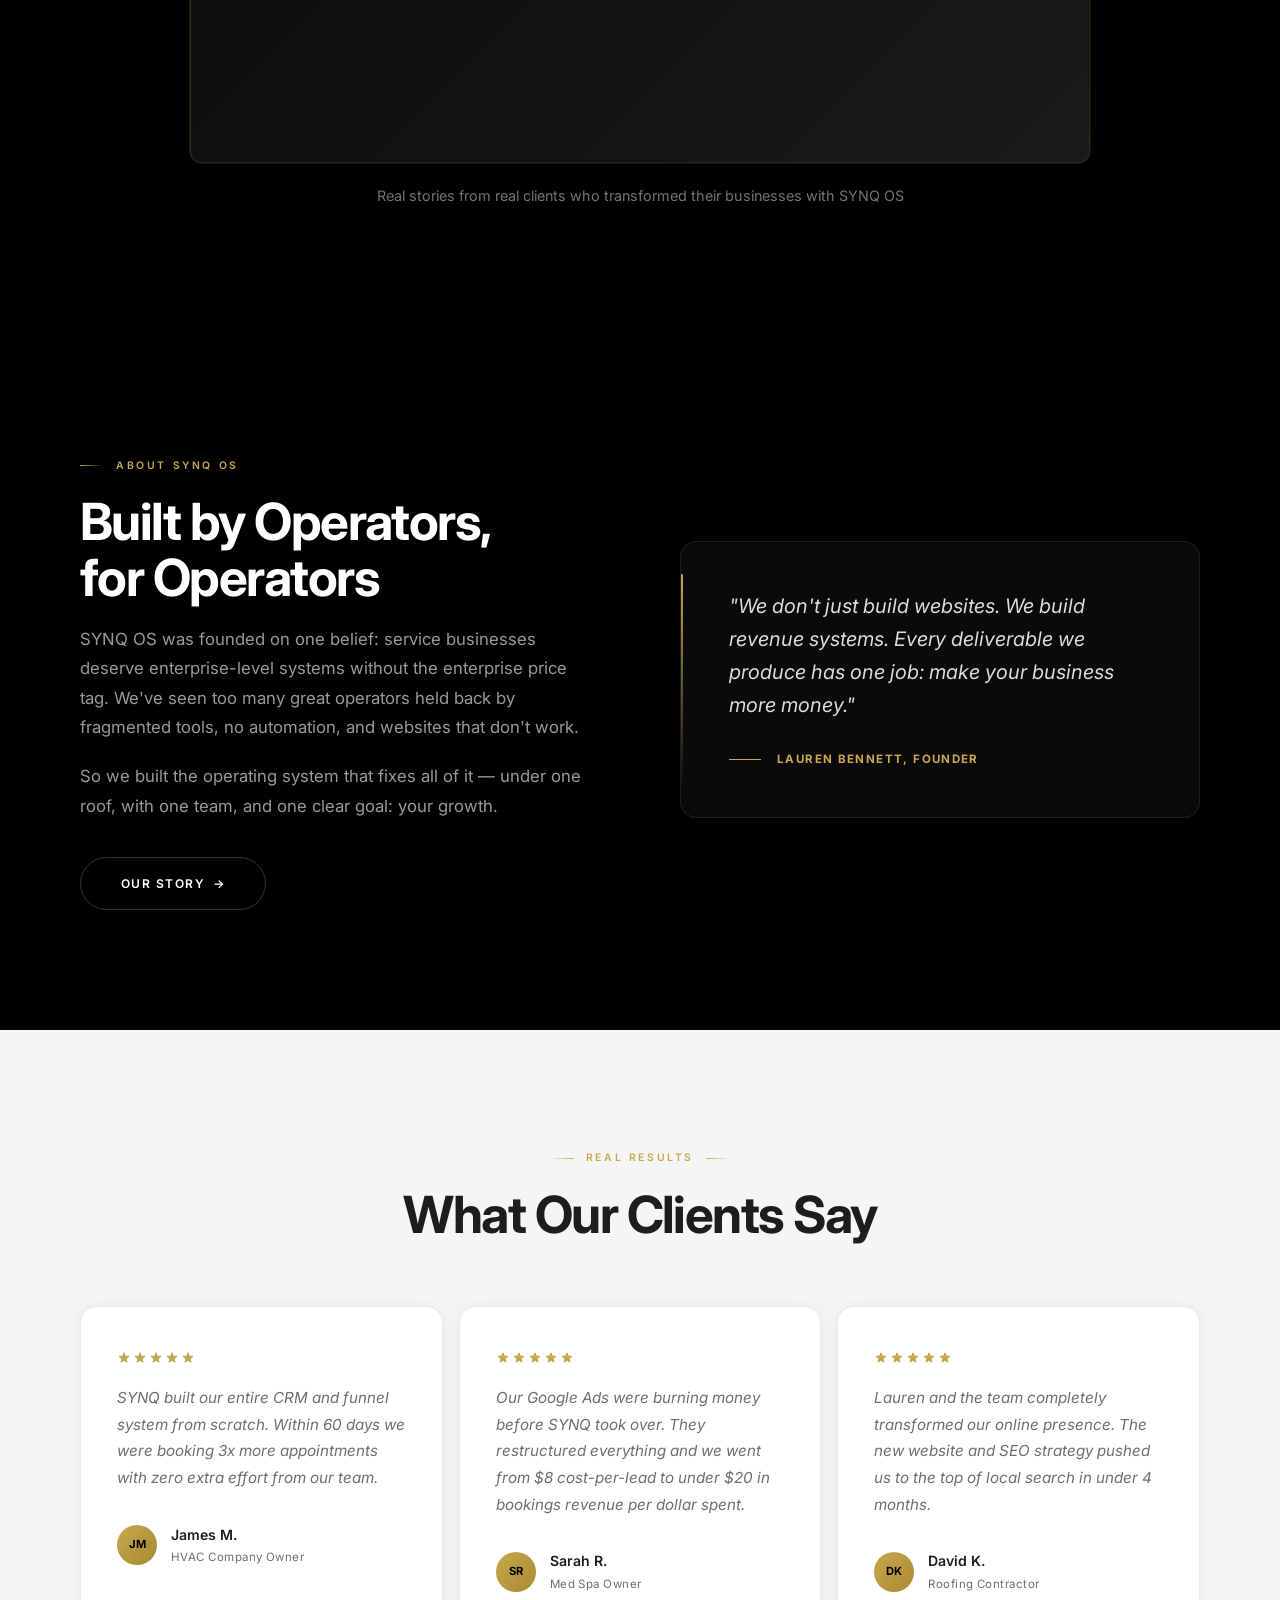
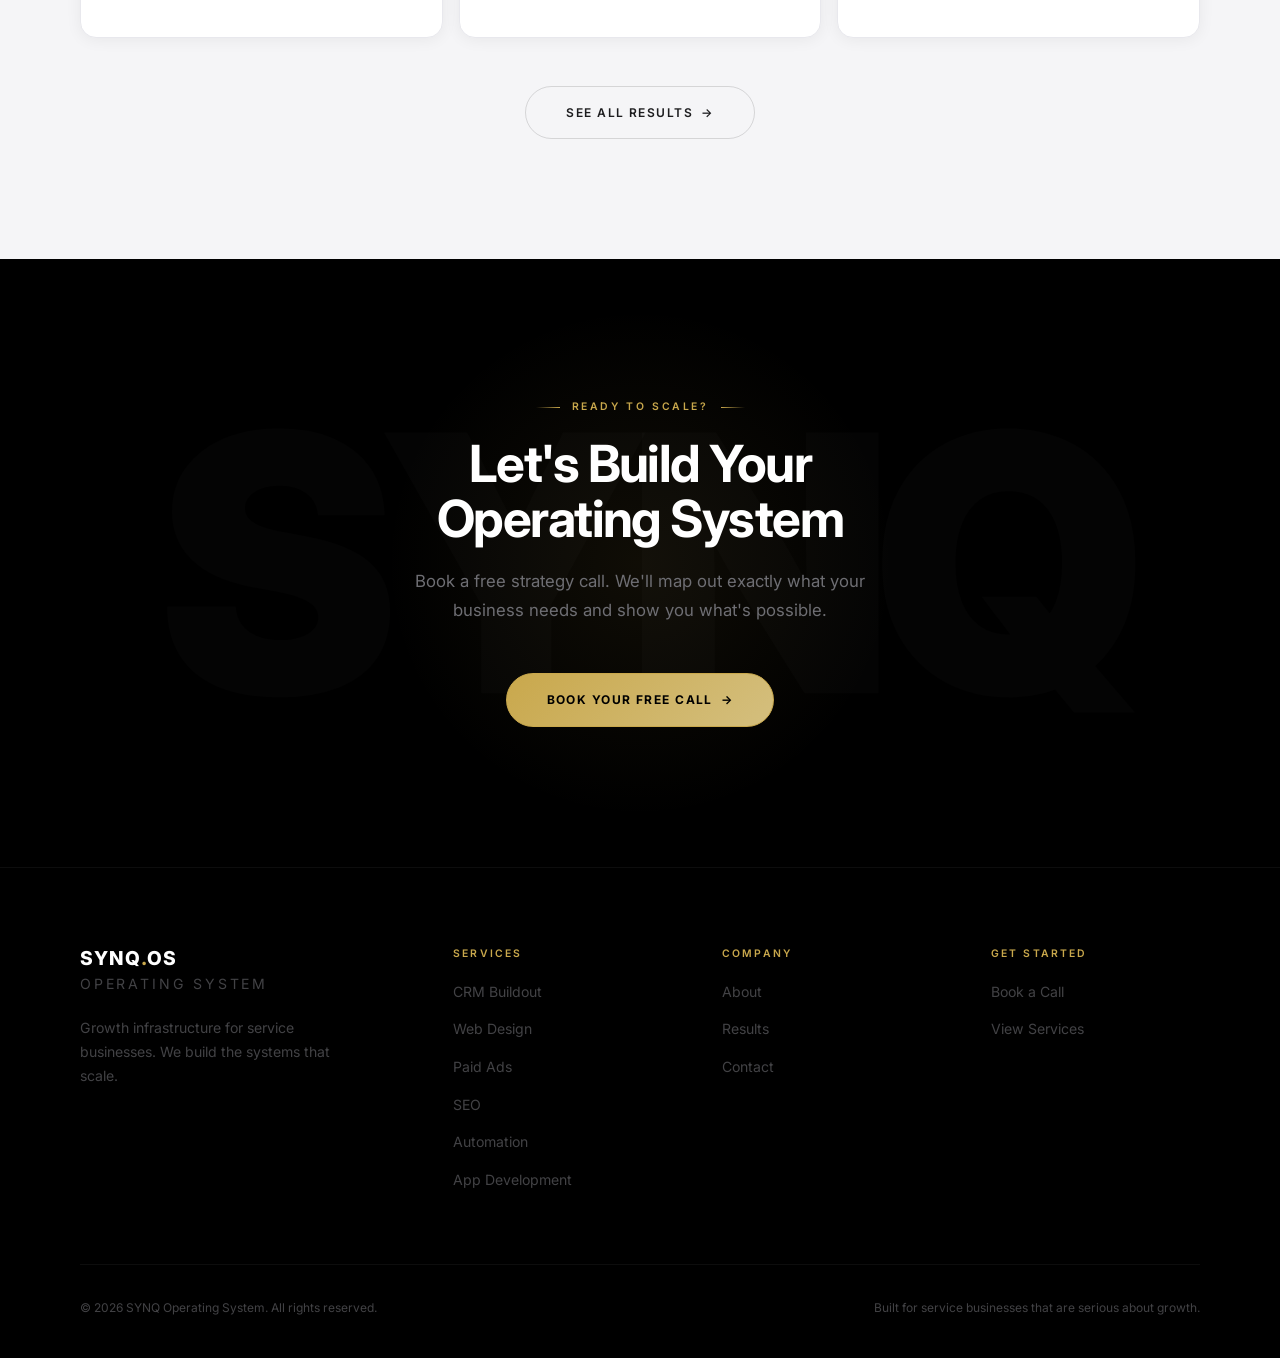
==== commit f9bd792a: "Fix video placeholder rendering — proper 16:9 containers with styled placeholders Co-Authored-By: Cl" ====
--- a/index.html
+++ b/index.html
@@ -50,7 +50,7 @@
       <div class="shader-hero__vsl shader-hero__fade-in shader-hero__delay-5">
         <div class="vsl-embed">
           <div class="vsl-placeholder">
-            <svg class="vsl-placeholder__icon" viewBox="0 0 80 80" fill="none">
+            <svg class="vsl-placeholder__icon" width="64" height="64" viewBox="0 0 80 80" fill="none">
               <circle cx="40" cy="40" r="38" stroke="rgba(201,168,76,0.4)" stroke-width="2"/>
               <path d="M33 24v32l26-16z" fill="rgba(201,168,76,0.8)"/>
             </svg>
@@ -203,7 +203,7 @@
       <div class="video-testimonial reveal">
         <div class="video-testimonial__embed">
           <div class="vsl-placeholder">
-            <svg class="vsl-placeholder__icon" viewBox="0 0 80 80" fill="none">
+            <svg class="vsl-placeholder__icon" width="64" height="64" viewBox="0 0 80 80" fill="none">
               <circle cx="40" cy="40" r="38" stroke="rgba(201,168,76,0.4)" stroke-width="2"/>
               <path d="M33 24v32l26-16z" fill="rgba(201,168,76,0.8)"/>
             </svg>
--- a/css/style.css
+++ b/css/style.css
@@ -2293,11 +2293,17 @@
 .vsl-embed {
   position: relative;
   width: 100%;
-  padding-bottom: 56.25%; /* 16:9 */
+  padding-bottom: 56.25%;
   border-radius: 12px;
   overflow: hidden;
   background: #111;
   box-shadow: 0 4px 30px rgba(0, 0, 0, 0.4);
+}
+
+.vsl-embed .vsl-placeholder {
+  position: absolute;
+  top: 0;
+  left: 0;
 }
 
 .vsl-embed iframe {
@@ -2310,9 +2316,6 @@
 }
 
 .vsl-placeholder {
-  position: absolute;
-  top: 0;
-  left: 0;
   width: 100%;
   height: 100%;
   display: flex;
@@ -2326,8 +2329,10 @@
 }
 
 .vsl-placeholder__icon {
-  width: 72px;
-  height: 72px;
+  width: 64px;
+  height: 64px;
+  min-width: 64px;
+  max-width: 64px;
   opacity: 0.9;
   transition: transform 0.3s ease;
 }
@@ -2353,11 +2358,17 @@
 .video-testimonial__embed {
   position: relative;
   width: 100%;
-  padding-bottom: 56.25%; /* 16:9 */
+  padding-bottom: 56.25%;
   border-radius: 12px;
   overflow: hidden;
   background: #111;
   box-shadow: 0 4px 30px rgba(0, 0, 0, 0.3), 0 0 0 1px rgba(201, 168, 76, 0.15);
+}
+
+.video-testimonial__embed .vsl-placeholder {
+  position: absolute;
+  top: 0;
+  left: 0;
 }
 
 .video-testimonial__embed iframe {
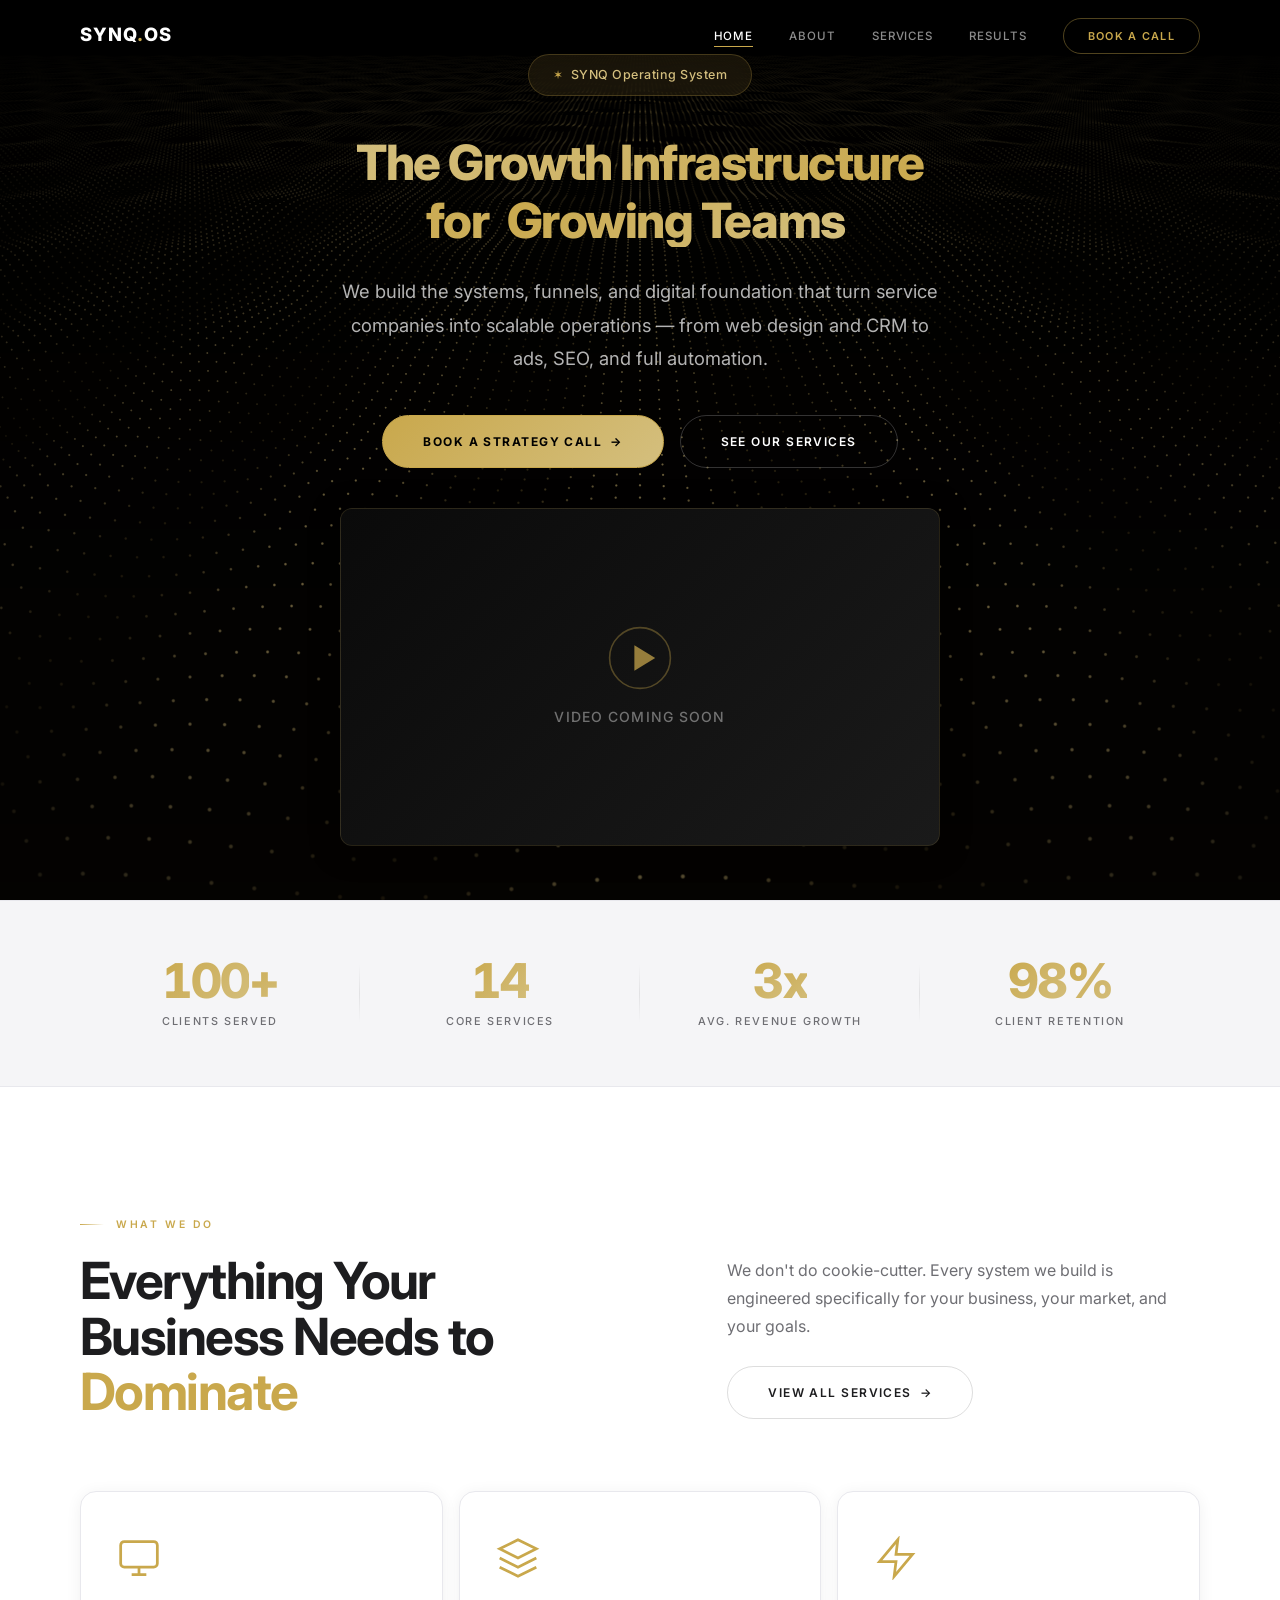
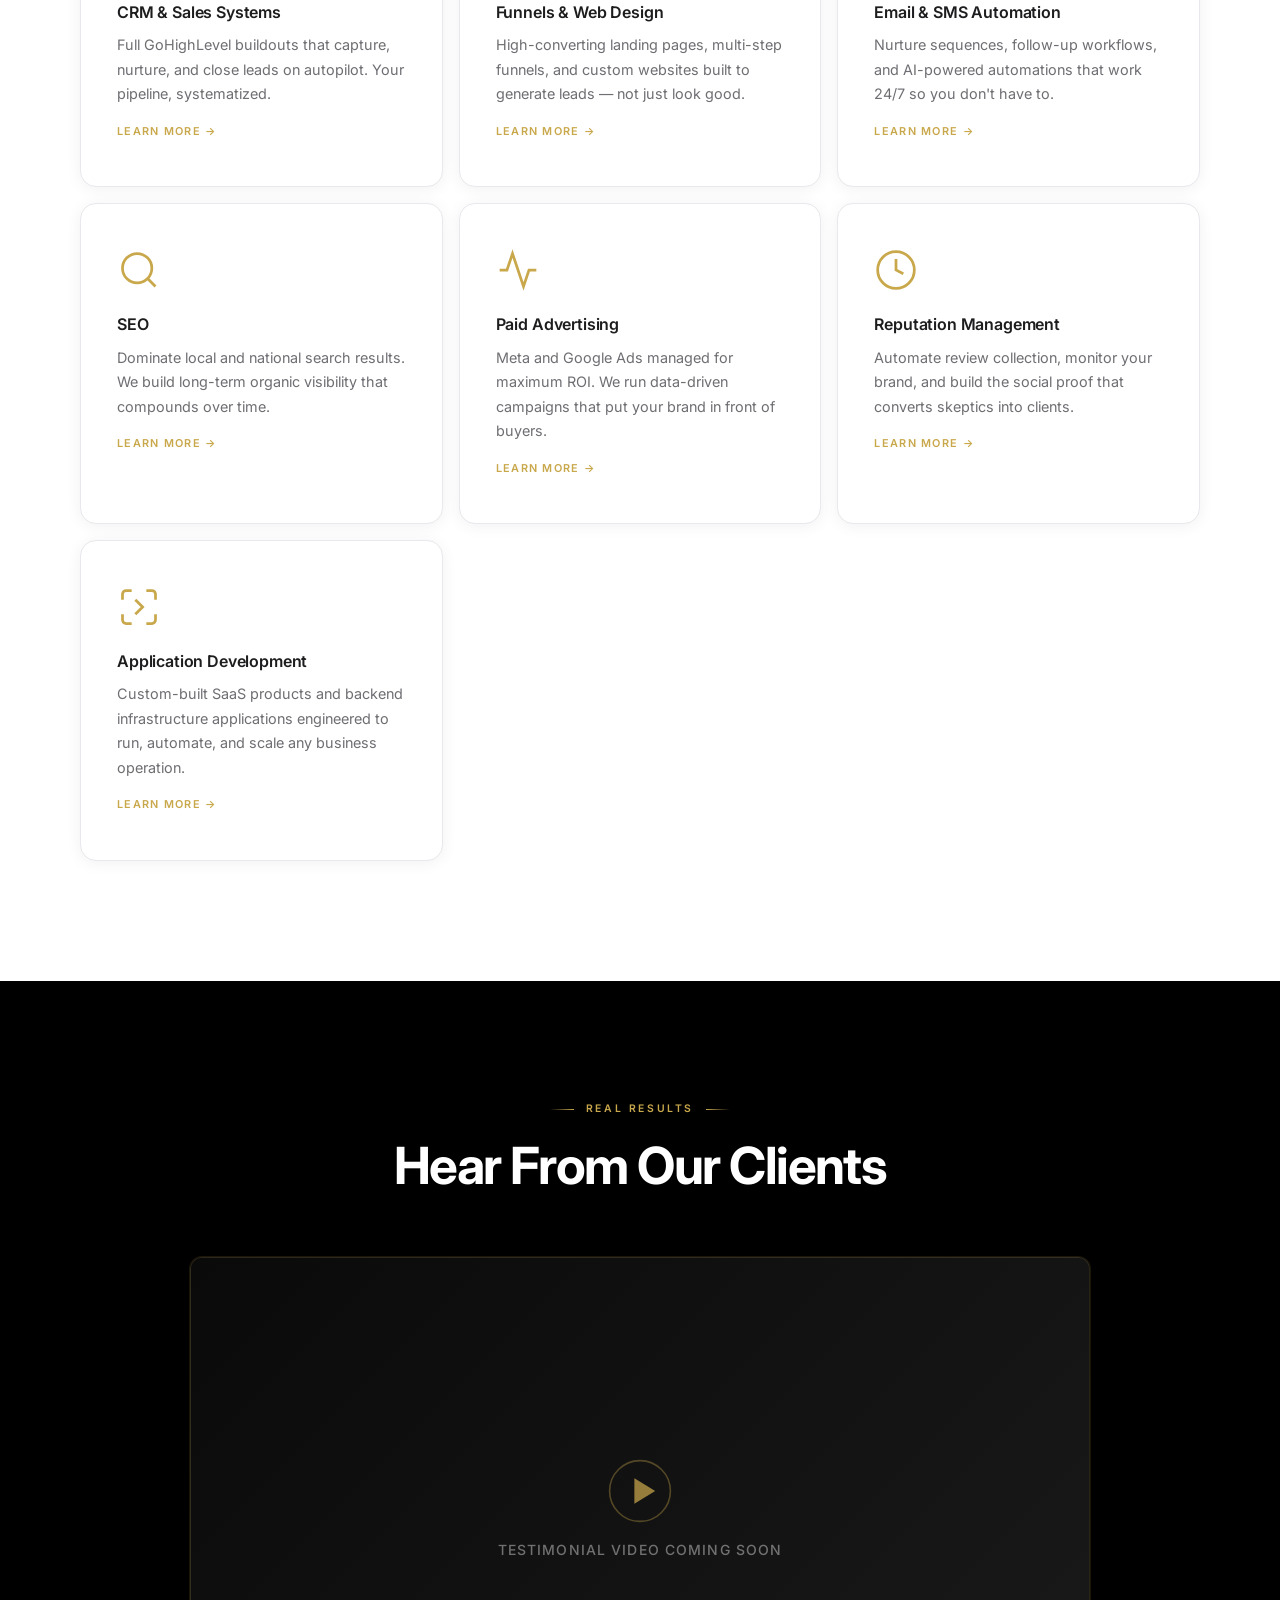
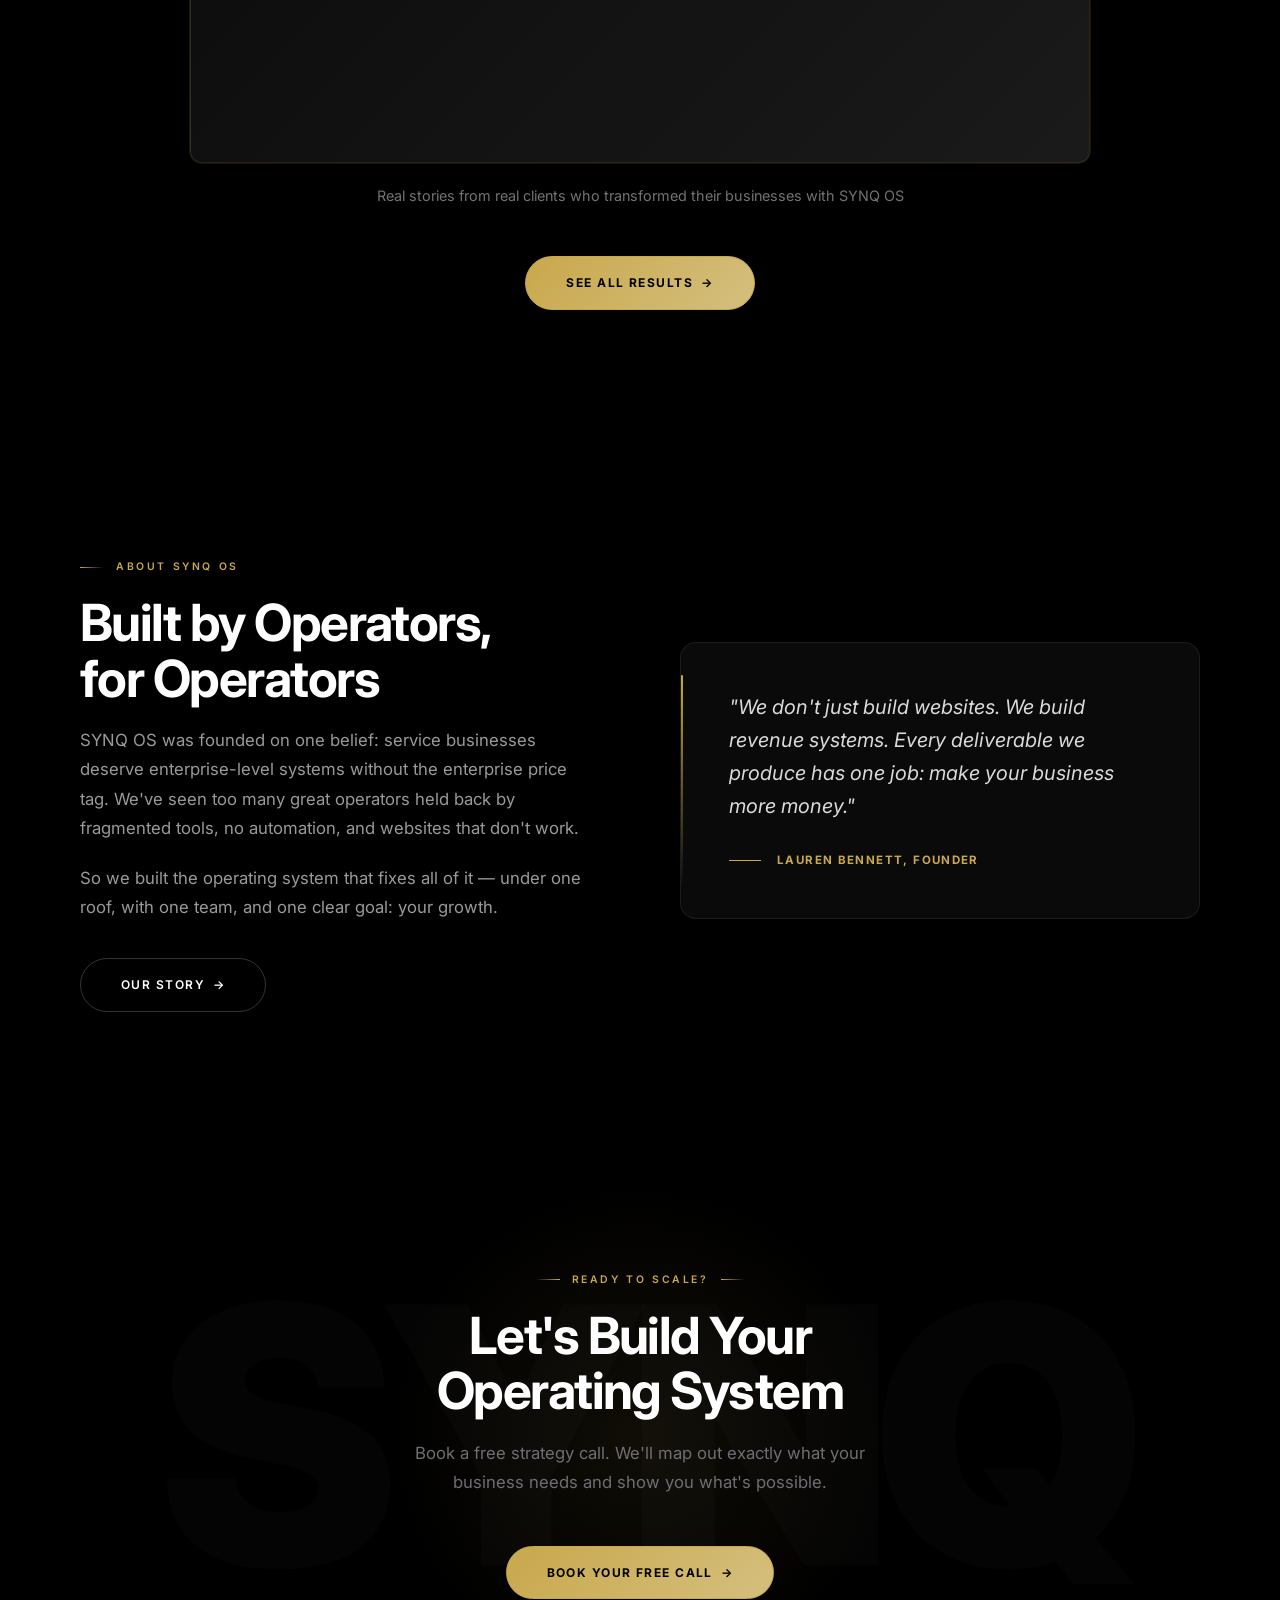
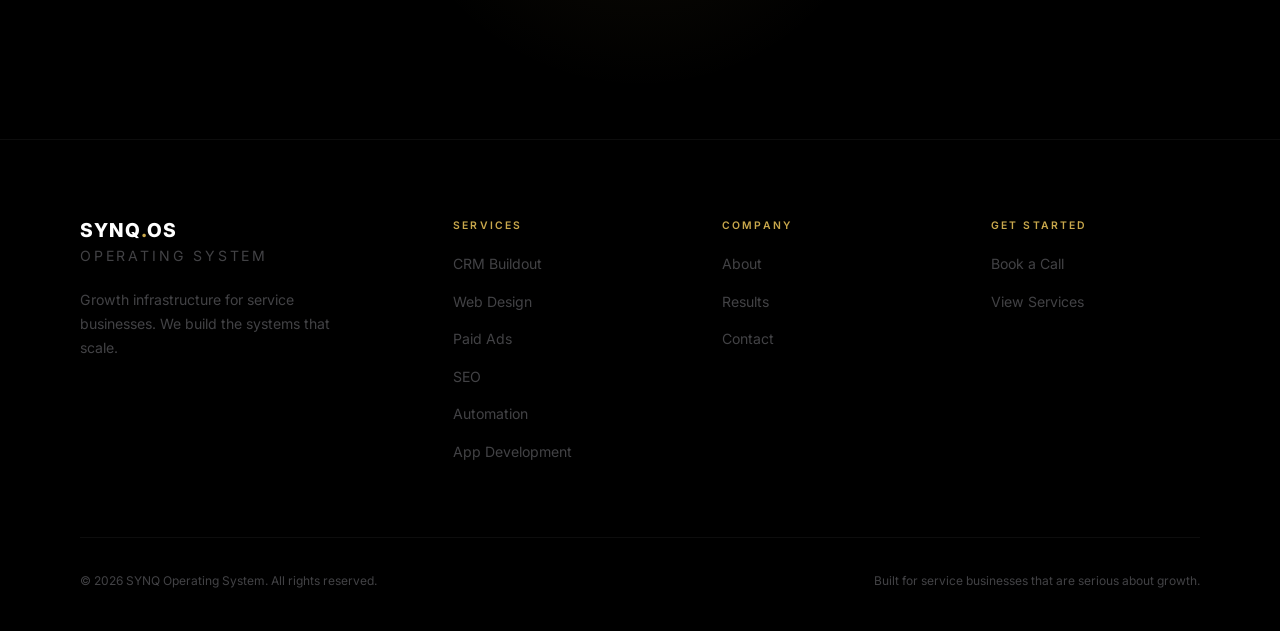
==== commit d1cb25d6: "Remove review cards, add See All Results button under testimonial video Co-Authored-By: Claude Opus " ====
--- a/index.html
+++ b/index.html
@@ -212,6 +212,9 @@
         </div>
         <p class="video-testimonial__caption">Real stories from real clients who transformed their businesses with SYNQ OS</p>
       </div>
+      <div style="text-align:center;margin-top:48px;" class="reveal">
+        <a href="results.html" class="btn btn--gold">See All Results <span class="btn__arrow">→</span></a>
+      </div>
     </div>
   </section>
 
@@ -233,77 +236,6 @@
             <span class="about-strip__quote-name">Lauren Bennett, Founder</span>
           </div>
         </div>
-      </div>
-    </div>
-  </section>
-
-  <!-- TESTIMONIALS -->
-  <section class="section section--elevated">
-    <div class="container">
-      <div class="testimonials-header reveal">
-        <span class="label label--center">Real Results</span>
-        <h2>What Our Clients Say</h2>
-      </div>
-
-      <div class="testimonials-grid stagger-children">
-
-        <div class="testimonial">
-          <div class="testimonial__stars">
-            <svg class="testimonial__star" viewBox="0 0 20 20" fill="currentColor"><path d="M9.049 2.927c.3-.921 1.603-.921 1.902 0l1.07 3.292a1 1 0 00.95.69h3.462c.969 0 1.371 1.24.588 1.81l-2.8 2.034a1 1 0 00-.364 1.118l1.07 3.292c.3.921-.755 1.688-1.54 1.118l-2.8-2.034a1 1 0 00-1.175 0l-2.8 2.034c-.784.57-1.838-.197-1.539-1.118l1.07-3.292a1 1 0 00-.364-1.118L2.98 8.72c-.783-.57-.38-1.81.588-1.81h3.461a1 1 0 00.951-.69l1.07-3.292z"/></svg>
-            <svg class="testimonial__star" viewBox="0 0 20 20" fill="currentColor"><path d="M9.049 2.927c.3-.921 1.603-.921 1.902 0l1.07 3.292a1 1 0 00.95.69h3.462c.969 0 1.371 1.24.588 1.81l-2.8 2.034a1 1 0 00-.364 1.118l1.07 3.292c.3.921-.755 1.688-1.54 1.118l-2.8-2.034a1 1 0 00-1.175 0l-2.8 2.034c-.784.57-1.838-.197-1.539-1.118l1.07-3.292a1 1 0 00-.364-1.118L2.98 8.72c-.783-.57-.38-1.81.588-1.81h3.461a1 1 0 00.951-.69l1.07-3.292z"/></svg>
-            <svg class="testimonial__star" viewBox="0 0 20 20" fill="currentColor"><path d="M9.049 2.927c.3-.921 1.603-.921 1.902 0l1.07 3.292a1 1 0 00.95.69h3.462c.969 0 1.371 1.24.588 1.81l-2.8 2.034a1 1 0 00-.364 1.118l1.07 3.292c.3.921-.755 1.688-1.54 1.118l-2.8-2.034a1 1 0 00-1.175 0l-2.8 2.034c-.784.57-1.838-.197-1.539-1.118l1.07-3.292a1 1 0 00-.364-1.118L2.98 8.72c-.783-.57-.38-1.81.588-1.81h3.461a1 1 0 00.951-.69l1.07-3.292z"/></svg>
-            <svg class="testimonial__star" viewBox="0 0 20 20" fill="currentColor"><path d="M9.049 2.927c.3-.921 1.603-.921 1.902 0l1.07 3.292a1 1 0 00.95.69h3.462c.969 0 1.371 1.24.588 1.81l-2.8 2.034a1 1 0 00-.364 1.118l1.07 3.292c.3.921-.755 1.688-1.54 1.118l-2.8-2.034a1 1 0 00-1.175 0l-2.8 2.034c-.784.57-1.838-.197-1.539-1.118l1.07-3.292a1 1 0 00-.364-1.118L2.98 8.72c-.783-.57-.38-1.81.588-1.81h3.461a1 1 0 00.951-.69l1.07-3.292z"/></svg>
-            <svg class="testimonial__star" viewBox="0 0 20 20" fill="currentColor"><path d="M9.049 2.927c.3-.921 1.603-.921 1.902 0l1.07 3.292a1 1 0 00.95.69h3.462c.969 0 1.371 1.24.588 1.81l-2.8 2.034a1 1 0 00-.364 1.118l1.07 3.292c.3.921-.755 1.688-1.54 1.118l-2.8-2.034a1 1 0 00-1.175 0l-2.8 2.034c-.784.57-1.838-.197-1.539-1.118l1.07-3.292a1 1 0 00-.364-1.118L2.98 8.72c-.783-.57-.38-1.81.588-1.81h3.461a1 1 0 00.951-.69l1.07-3.292z"/></svg>
-          </div>
-          <p class="testimonial__text">SYNQ built our entire CRM and funnel system from scratch. Within 60 days we were booking 3x more appointments with zero extra effort from our team.</p>
-          <div class="testimonial__author">
-            <div class="testimonial__author-img">JM</div>
-            <div>
-              <div class="testimonial__author-name">James M.</div>
-              <div class="testimonial__author-title">HVAC Company Owner</div>
-            </div>
-          </div>
-        </div>
-
-        <div class="testimonial">
-          <div class="testimonial__stars">
-            <svg class="testimonial__star" viewBox="0 0 20 20" fill="currentColor"><path d="M9.049 2.927c.3-.921 1.603-.921 1.902 0l1.07 3.292a1 1 0 00.95.69h3.462c.969 0 1.371 1.24.588 1.81l-2.8 2.034a1 1 0 00-.364 1.118l1.07 3.292c.3.921-.755 1.688-1.54 1.118l-2.8-2.034a1 1 0 00-1.175 0l-2.8 2.034c-.784.57-1.838-.197-1.539-1.118l1.07-3.292a1 1 0 00-.364-1.118L2.98 8.72c-.783-.57-.38-1.81.588-1.81h3.461a1 1 0 00.951-.69l1.07-3.292z"/></svg>
-            <svg class="testimonial__star" viewBox="0 0 20 20" fill="currentColor"><path d="M9.049 2.927c.3-.921 1.603-.921 1.902 0l1.07 3.292a1 1 0 00.95.69h3.462c.969 0 1.371 1.24.588 1.81l-2.8 2.034a1 1 0 00-.364 1.118l1.07 3.292c.3.921-.755 1.688-1.54 1.118l-2.8-2.034a1 1 0 00-1.175 0l-2.8 2.034c-.784.57-1.838-.197-1.539-1.118l1.07-3.292a1 1 0 00-.364-1.118L2.98 8.72c-.783-.57-.38-1.81.588-1.81h3.461a1 1 0 00.951-.69l1.07-3.292z"/></svg>
-            <svg class="testimonial__star" viewBox="0 0 20 20" fill="currentColor"><path d="M9.049 2.927c.3-.921 1.603-.921 1.902 0l1.07 3.292a1 1 0 00.95.69h3.462c.969 0 1.371 1.24.588 1.81l-2.8 2.034a1 1 0 00-.364 1.118l1.07 3.292c.3.921-.755 1.688-1.54 1.118l-2.8-2.034a1 1 0 00-1.175 0l-2.8 2.034c-.784.57-1.838-.197-1.539-1.118l1.07-3.292a1 1 0 00-.364-1.118L2.98 8.72c-.783-.57-.38-1.81.588-1.81h3.461a1 1 0 00.951-.69l1.07-3.292z"/></svg>
-            <svg class="testimonial__star" viewBox="0 0 20 20" fill="currentColor"><path d="M9.049 2.927c.3-.921 1.603-.921 1.902 0l1.07 3.292a1 1 0 00.95.69h3.462c.969 0 1.371 1.24.588 1.81l-2.8 2.034a1 1 0 00-.364 1.118l1.07 3.292c.3.921-.755 1.688-1.54 1.118l-2.8-2.034a1 1 0 00-1.175 0l-2.8 2.034c-.784.57-1.838-.197-1.539-1.118l1.07-3.292a1 1 0 00-.364-1.118L2.98 8.72c-.783-.57-.38-1.81.588-1.81h3.461a1 1 0 00.951-.69l1.07-3.292z"/></svg>
-            <svg class="testimonial__star" viewBox="0 0 20 20" fill="currentColor"><path d="M9.049 2.927c.3-.921 1.603-.921 1.902 0l1.07 3.292a1 1 0 00.95.69h3.462c.969 0 1.371 1.24.588 1.81l-2.8 2.034a1 1 0 00-.364 1.118l1.07 3.292c.3.921-.755 1.688-1.54 1.118l-2.8-2.034a1 1 0 00-1.175 0l-2.8 2.034c-.784.57-1.838-.197-1.539-1.118l1.07-3.292a1 1 0 00-.364-1.118L2.98 8.72c-.783-.57-.38-1.81.588-1.81h3.461a1 1 0 00.951-.69l1.07-3.292z"/></svg>
-          </div>
-          <p class="testimonial__text">Our Google Ads were burning money before SYNQ took over. They restructured everything and we went from $8 cost-per-lead to under $20 in bookings revenue per dollar spent.</p>
-          <div class="testimonial__author">
-            <div class="testimonial__author-img">SR</div>
-            <div>
-              <div class="testimonial__author-name">Sarah R.</div>
-              <div class="testimonial__author-title">Med Spa Owner</div>
-            </div>
-          </div>
-        </div>
-
-        <div class="testimonial">
-          <div class="testimonial__stars">
-            <svg class="testimonial__star" viewBox="0 0 20 20" fill="currentColor"><path d="M9.049 2.927c.3-.921 1.603-.921 1.902 0l1.07 3.292a1 1 0 00.95.69h3.462c.969 0 1.371 1.24.588 1.81l-2.8 2.034a1 1 0 00-.364 1.118l1.07 3.292c.3.921-.755 1.688-1.54 1.118l-2.8-2.034a1 1 0 00-1.175 0l-2.8 2.034c-.784.57-1.838-.197-1.539-1.118l1.07-3.292a1 1 0 00-.364-1.118L2.98 8.72c-.783-.57-.38-1.81.588-1.81h3.461a1 1 0 00.951-.69l1.07-3.292z"/></svg>
-            <svg class="testimonial__star" viewBox="0 0 20 20" fill="currentColor"><path d="M9.049 2.927c.3-.921 1.603-.921 1.902 0l1.07 3.292a1 1 0 00.95.69h3.462c.969 0 1.371 1.24.588 1.81l-2.8 2.034a1 1 0 00-.364 1.118l1.07 3.292c.3.921-.755 1.688-1.54 1.118l-2.8-2.034a1 1 0 00-1.175 0l-2.8 2.034c-.784.57-1.838-.197-1.539-1.118l1.07-3.292a1 1 0 00-.364-1.118L2.98 8.72c-.783-.57-.38-1.81.588-1.81h3.461a1 1 0 00.951-.69l1.07-3.292z"/></svg>
-            <svg class="testimonial__star" viewBox="0 0 20 20" fill="currentColor"><path d="M9.049 2.927c.3-.921 1.603-.921 1.902 0l1.07 3.292a1 1 0 00.95.69h3.462c.969 0 1.371 1.24.588 1.81l-2.8 2.034a1 1 0 00-.364 1.118l1.07 3.292c.3.921-.755 1.688-1.54 1.118l-2.8-2.034a1 1 0 00-1.175 0l-2.8 2.034c-.784.57-1.838-.197-1.539-1.118l1.07-3.292a1 1 0 00-.364-1.118L2.98 8.72c-.783-.57-.38-1.81.588-1.81h3.461a1 1 0 00.951-.69l1.07-3.292z"/></svg>
-            <svg class="testimonial__star" viewBox="0 0 20 20" fill="currentColor"><path d="M9.049 2.927c.3-.921 1.603-.921 1.902 0l1.07 3.292a1 1 0 00.95.69h3.462c.969 0 1.371 1.24.588 1.81l-2.8 2.034a1 1 0 00-.364 1.118l1.07 3.292c.3.921-.755 1.688-1.54 1.118l-2.8-2.034a1 1 0 00-1.175 0l-2.8 2.034c-.784.57-1.838-.197-1.539-1.118l1.07-3.292a1 1 0 00-.364-1.118L2.98 8.72c-.783-.57-.38-1.81.588-1.81h3.461a1 1 0 00.951-.69l1.07-3.292z"/></svg>
-            <svg class="testimonial__star" viewBox="0 0 20 20" fill="currentColor"><path d="M9.049 2.927c.3-.921 1.603-.921 1.902 0l1.07 3.292a1 1 0 00.95.69h3.462c.969 0 1.371 1.24.588 1.81l-2.8 2.034a1 1 0 00-.364 1.118l1.07 3.292c.3.921-.755 1.688-1.54 1.118l-2.8-2.034a1 1 0 00-1.175 0l-2.8 2.034c-.784.57-1.838-.197-1.539-1.118l1.07-3.292a1 1 0 00-.364-1.118L2.98 8.72c-.783-.57-.38-1.81.588-1.81h3.461a1 1 0 00.951-.69l1.07-3.292z"/></svg>
-          </div>
-          <p class="testimonial__text">Lauren and the team completely transformed our online presence. The new website and SEO strategy pushed us to the top of local search in under 4 months.</p>
-          <div class="testimonial__author">
-            <div class="testimonial__author-img">DK</div>
-            <div>
-              <div class="testimonial__author-name">David K.</div>
-              <div class="testimonial__author-title">Roofing Contractor</div>
-            </div>
-          </div>
-        </div>
-
-      </div>
-      <div style="text-align:center;margin-top:48px;" class="reveal">
-        <a href="results.html" class="btn btn--outline">See All Results <span class="btn__arrow">→</span></a>
       </div>
     </div>
   </section>
